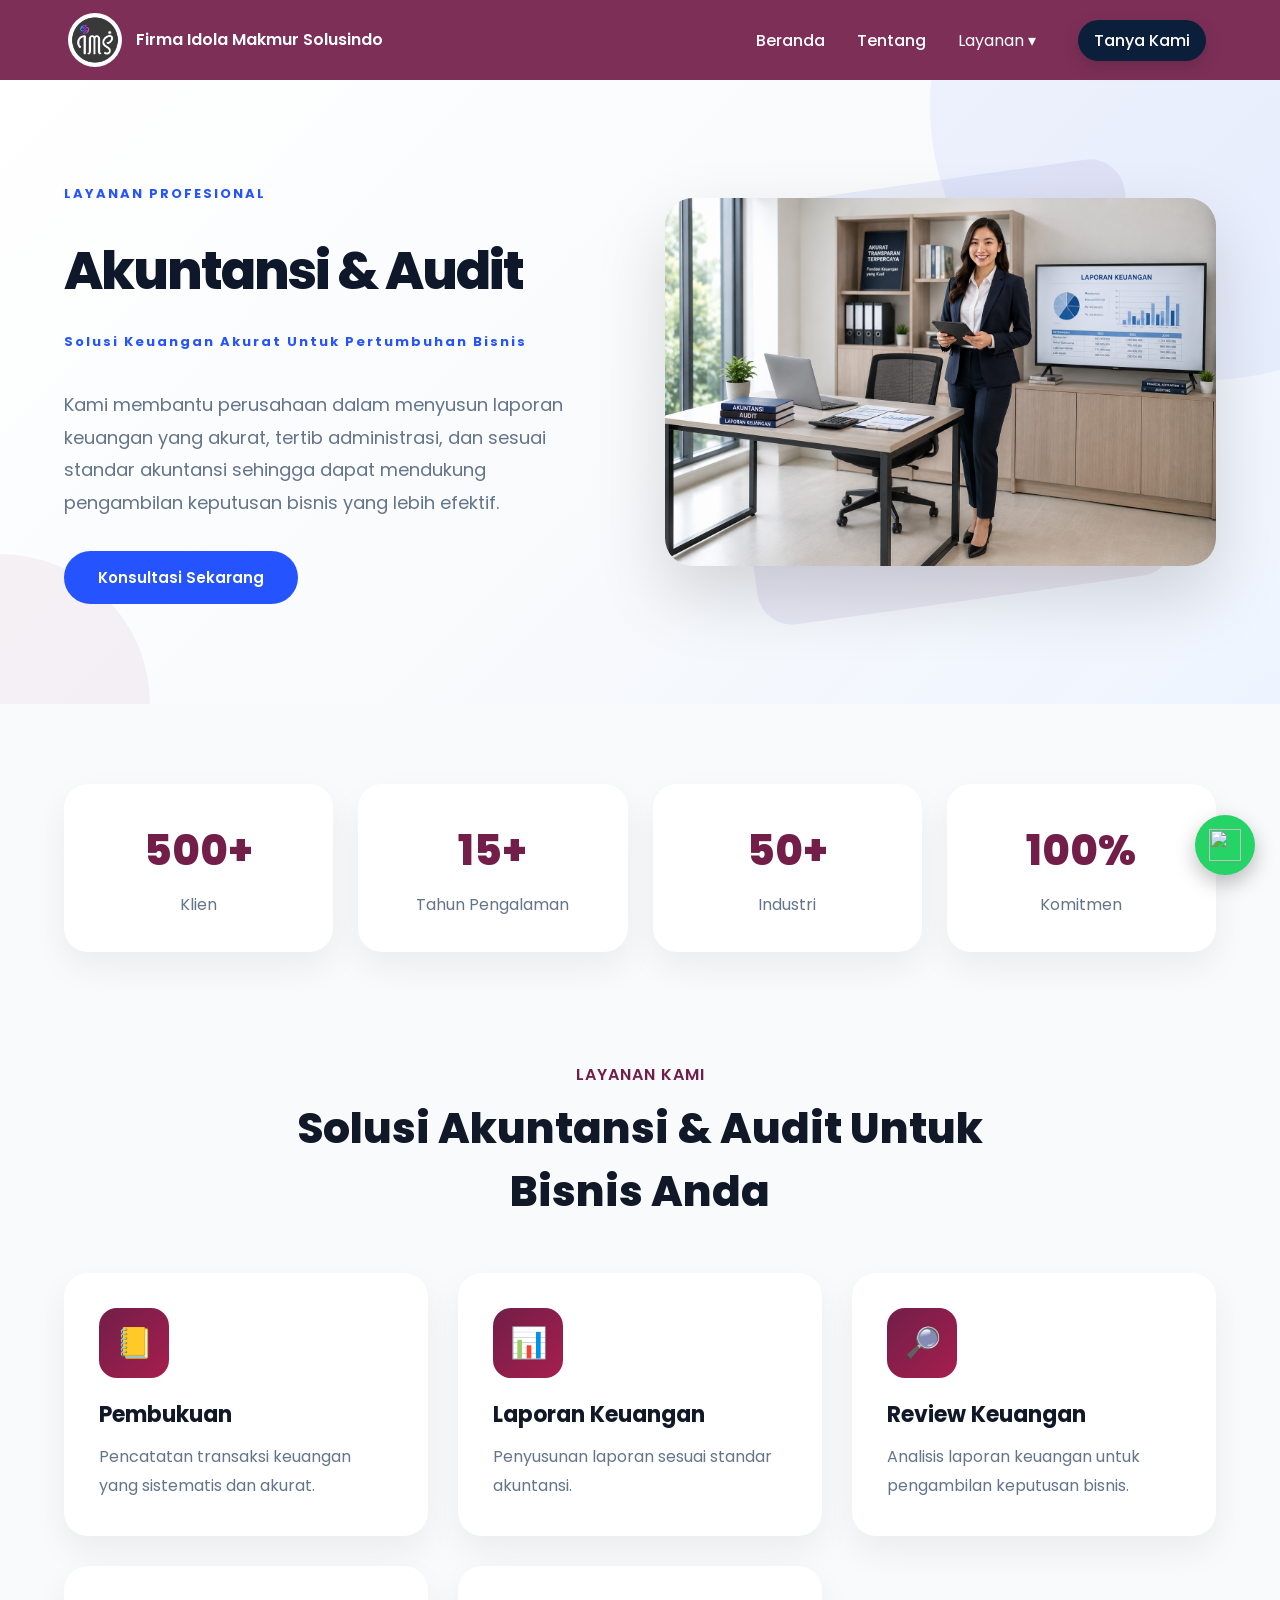
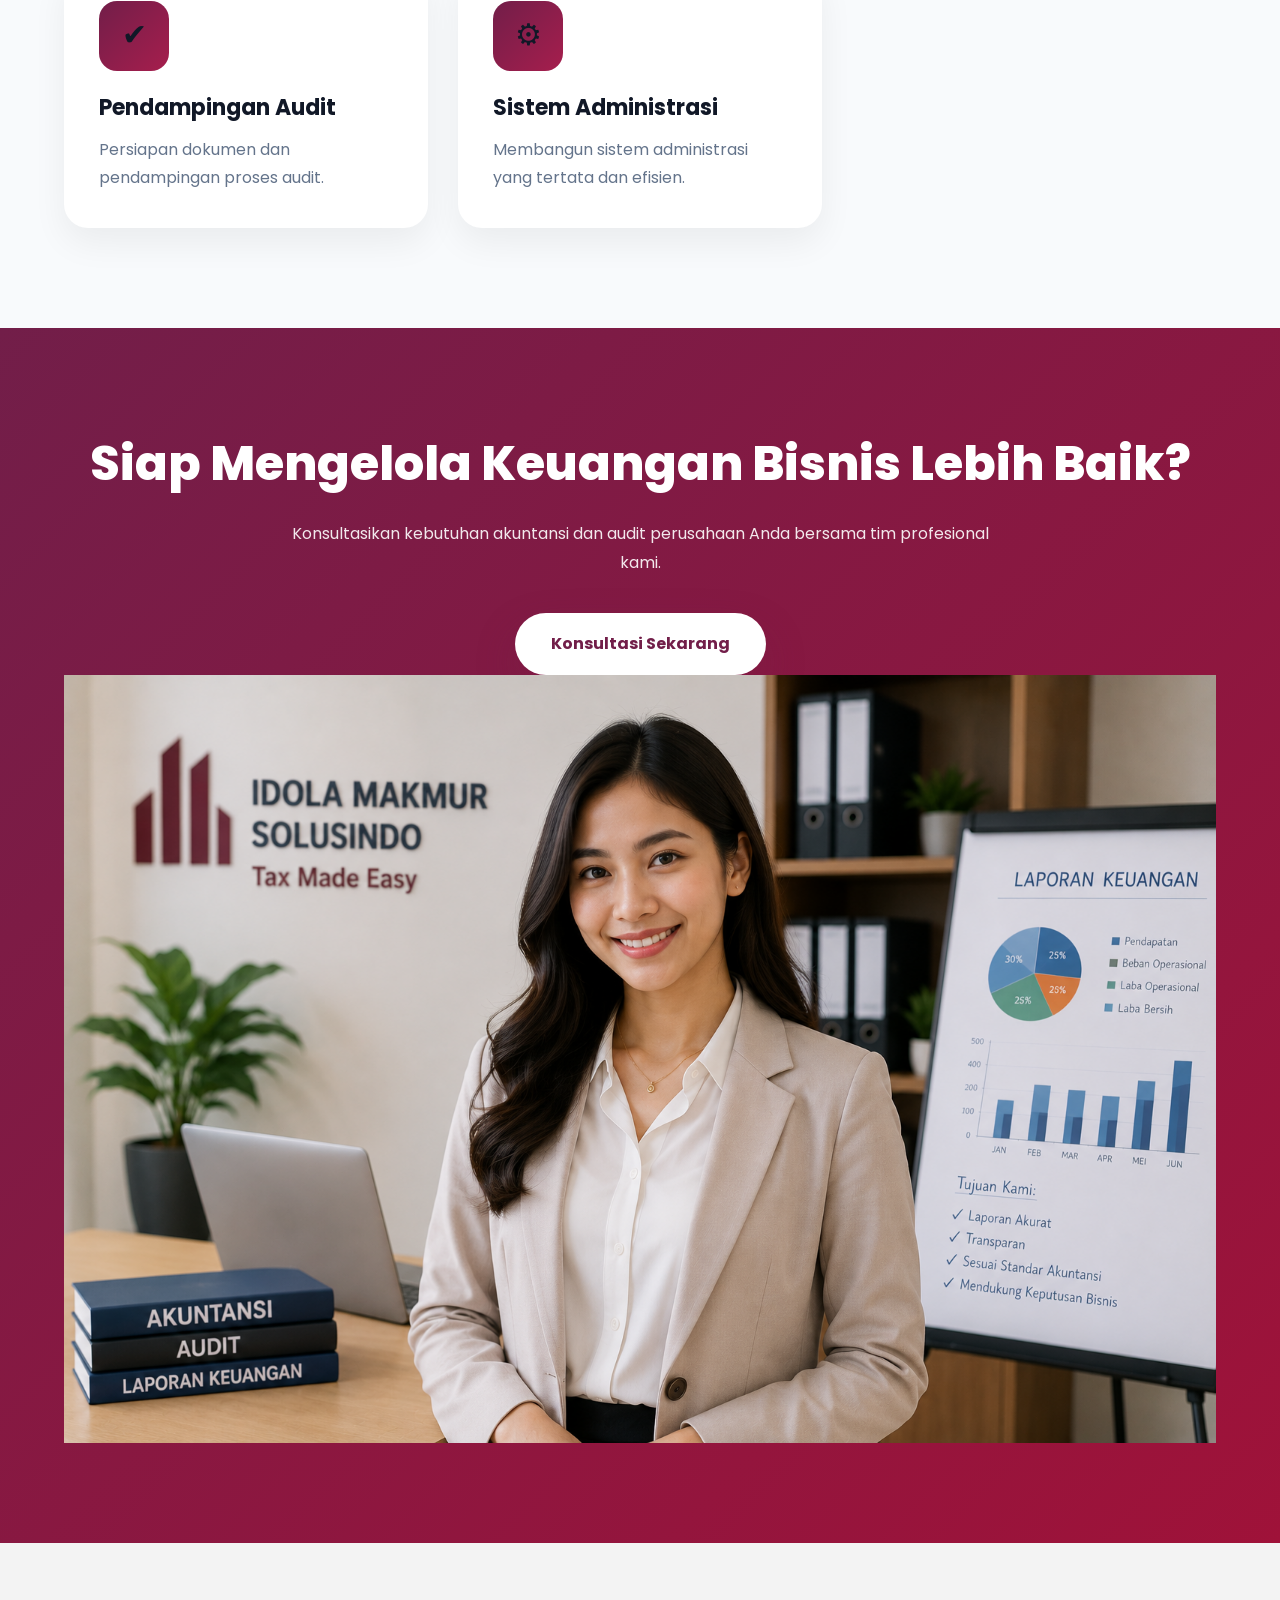
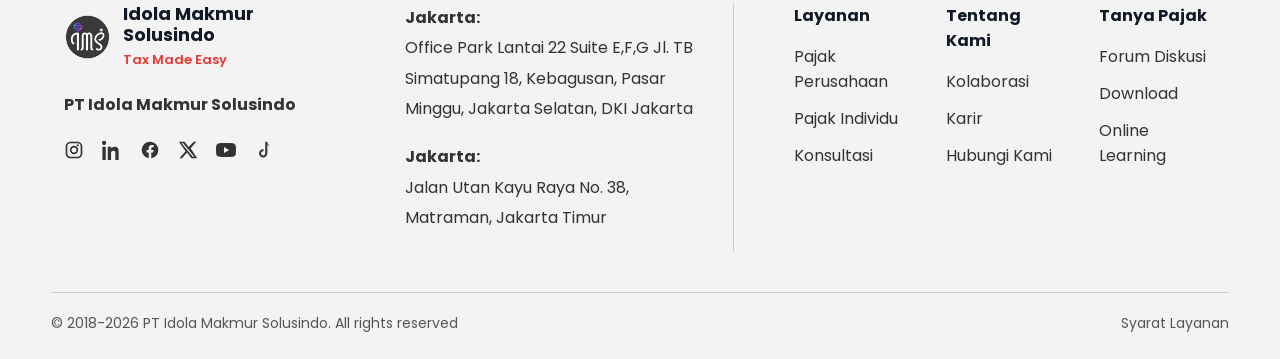
==== akuntansi.html @ 6d55e969 "Update akuntansi.html" ====
<!DOCTYPE html>
<html lang="id">

<head>

<meta charset="UTF-8">
<meta name="viewport" content="width=device-width, initial-scale=1.0">

<title>Akuntansi & Audit | Idola Makmur Solusindo</title>

<meta name="description" content="Layanan akuntansi dan audit profesional PT Idola Makmur Solusindo">

<link rel="stylesheet" href="style.css">
    <link rel="stylesheet" href="akuntansi.css">

<link href="https://fonts.googleapis.com/css2?family=Poppins:wght@300;400;500;600;700;800&display=swap" rel="stylesheet">

</head>

<body>


<!-- ================= WHATSAPP ================= -->

<a href="https://wa.me/6282129811869"
target="_blank"
class="wa-float">

<img src="https://cdn-icons-png.flaticon.com/512/733/733585.png">

</a>



<!-- ================= HEADER ================= -->

<header>

<div class="container nav">

<div class="logo">

<img src="assets/logofirma.png">

<span class="logo-text">
Firma Idola Makmur Solusindo
</span>

</div>

<button id="menu-toggle" class="menu-toggle">
☰
</button>

<nav id="menu">

<a href="index.html">
Beranda
</a>

<a href="index.html#tentang">
Tentang
</a>

<div class="dropdown">

<a href="#" class="dropdown-toggle">
Layanan ▾
</a>

<div class="dropdown-menu">

<a href="konsultasi.html">
Konsultasi Pajak
</a>

<a href="sengketa.html">
Sengketa Pajak
</a>

<a href="akuntansi.html">
Akuntansi & Audit
</a>

<a href="transfer.html">
Transfer Pricing
</a>

<a href="pelatihan.html">
Pelatihan Pajak
</a>

</div>

</div>

<a href="tanyakami.html" class="nav-cta">Tanya Kami</a>
</a>

</nav>

</div>

</header>

<div class="nav-overlay"></div>



<!-- ================= HERO ================= -->

<section class="service-detail-hero">

<div class="container hero-grid">

    <div class="hero-content">

        <span>LAYANAN PROFESIONAL</span>

        <h1>
Akuntansi & Audit
<span>
Solusi Keuangan Akurat Untuk Pertumbuhan Bisnis
</span>
</h1>

        <p>
            Kami membantu perusahaan dalam menyusun laporan keuangan yang akurat,
            tertib administrasi, dan sesuai standar akuntansi sehingga dapat
            mendukung pengambilan keputusan bisnis yang lebih efektif.
        </p>

        <a href="https://wa.me/6282129811869" class="hero-btn">
            Konsultasi Sekarang
        </a>

    </div>

    <div class="hero-image">
        <img src="assets/akuntansi-2.png" alt="Akuntansi & Audit">
    </div>

</div>

</section>


<!-- ================= STATISTIC ================= -->

<section class="stats-section">

<div class="container stats-grid">

<div class="stat-card">
<h3>500+</h3>
<p>Klien</p>
</div>

<div class="stat-card">
<h3>15+</h3>
<p>Tahun Pengalaman</p>
</div>

<div class="stat-card">
<h3>50+</h3>
<p>Industri</p>
</div>

<div class="stat-card">
<h3>100%</h3>
<p>Komitmen</p>
</div>

</div>

</section>



<!-- ================= SERVICE CARD ================= -->

<section class="service-modern">

<div class="container">

<div class="section-title">

<span>LAYANAN KAMI</span>

<h2>
Solusi Akuntansi & Audit
Untuk Bisnis Anda
</h2>

</div>

<div class="service-card-grid">

<div class="service-modern-card">

<div class="icon">
📒
</div>

<h3>Pembukuan</h3>

<p>
Pencatatan transaksi keuangan yang sistematis dan akurat.
</p>

</div>



<div class="service-modern-card">

<div class="icon">
📊
</div>

<h3>Laporan Keuangan</h3>

<p>
Penyusunan laporan sesuai standar akuntansi.
</p>

</div>



<div class="service-modern-card">

<div class="icon">
🔎
</div>

<h3>Review Keuangan</h3>

<p>
Analisis laporan keuangan untuk pengambilan keputusan bisnis.
</p>

</div>



<div class="service-modern-card">

<div class="icon">
✔
</div>

<h3>Pendampingan Audit</h3>

<p>
Persiapan dokumen dan pendampingan proses audit.
</p>

</div>



<div class="service-modern-card">

<div class="icon">
⚙
</div>

<h3>Sistem Administrasi</h3>

<p>
Membangun sistem administrasi yang tertata dan efisien.
</p>

</div>

</div>

</div>

</section>

<!-- ================= CTA ================= -->

<section class="cta-accounting">

<div class="container cta-grid">

    <div class="cta-content">

        <h2>
            Siap Mengelola Keuangan Bisnis Lebih Baik?
        </h2>

        <p>
            Konsultasikan kebutuhan akuntansi dan audit perusahaan Anda
            bersama tim profesional kami.
        </p>

        <a href="https://wa.me/6282129811869" class="btn-cta">
            Konsultasi Sekarang
        </a>

    </div>

    <div class="cta-image">
        <img src="assets/akuntansi-3.png" alt="Konsultan Akuntansi">
    </div>

</div>

</section>

<!-- ================= FOOTER ================= -->
<footer class="footer-modern">

  <div class="container footer-grid">

    <!-- KOLOM 1 -->
    <div class="footer-brand">

      <div class="footer-logo">
        <img src="assets/logofirma.png" alt="Logo">
        <div>
          <h3>Idola Makmur Solusindo</h3>
          <span>Tax Made Easy</span>
        </div>
      </div>

      <h4>
        PT Idola Makmur Solusindo
      </h4>

     <div class="socials">

  <!-- Instagram -->
  <a href="https://tr.ee/9Zqe-6UAyw" target="_blank" rel="noopener" aria-label="Instagram">
    <svg xmlns="http://www.w3.org/2000/svg" width="20" height="20" fill="currentColor" viewBox="0 0 24 24">
      <path d="M7.75 2C4.57 2 2 4.57 2 7.75v8.5C2 19.43 4.57 22 7.75 22h8.5C19.43 22 22 19.43 22 16.25v-8.5C22 4.57 19.43 2 16.25 2h-8.5zm0 2h8.5A3.75 3.75 0 0 1 20 7.75v8.5A3.75 3.75 0 0 1 16.25 20h-8.5A3.75 3.75 0 0 1 4 16.25v-8.5A3.75 3.75 0 0 1 7.75 4zm8.75 1a1.25 1.25 0 1 0 0 2.5A1.25 1.25 0 0 0 16.5 5zM12 7a5 5 0 1 0 0 10a5 5 0 0 0 0-10zm0 2a3 3 0 1 1 0 6a3 3 0 0 1 0-6z"/>
    </svg>
  </a>

  <!-- LinkedIn -->
  <a href="https://tr.ee/jNnNIstRWU" target="_blank" rel="noopener" aria-label="LinkedIn">
    <svg xmlns="http://www.w3.org/2000/svg" width="20" height="20" fill="currentColor" viewBox="0 0 24 24">
      <path d="M4.98 3.5C4.98 4.88 3.86 6 2.48 6S0 4.88 0 3.5S1.12 1 2.48 1s2.5 1.12 2.5 2.5zM.5 8h4V24h-4V8zm7 0h3.8v2.2h.1c.53-1 1.84-2.2 3.8-2.2c4.06 0 4.8 2.67 4.8 6.14V24h-4v-7.1c0-1.7-.03-3.88-2.36-3.88c-2.37 0-2.74 1.85-2.74 3.76V24h-4V8z"/>
    </svg>
  </a>

  <!-- Facebook -->
  <a href="https://tr.ee/PLvbKRprcy" target="_blank" rel="noopener" aria-label="Facebook">
    <svg xmlns="http://www.w3.org/2000/svg" width="20" height="20" fill="currentColor" viewBox="0 0 24 24">
      <path d="M22 12A10 10 0 1 0 10.44 21.88v-6.99H7.9V12h2.54V9.8c0-2.5 1.49-3.89 3.77-3.89c1.09 0 2.23.19 2.23.19v2.46h-1.26c-1.24 0-1.63.77-1.63 1.56V12h2.77l-.44 2.89h-2.33v6.99A10 10 0 0 0 22 12z"/>
    </svg>
  </a>

  <!-- X / Twitter -->
  <a href="https://tr.ee/SqKLYy2mno" target="_blank" rel="noopener" aria-label="X">
    <svg xmlns="http://www.w3.org/2000/svg" width="20" height="20" fill="currentColor" viewBox="0 0 24 24">
      <path d="M18.9 2H22l-6.9 7.88L23 22h-6.8l-5.3-6.92L4.8 22H1.7l7.4-8.45L1 2h6.9l4.8 6.3L18.9 2zm-1.2 18h1.9L6.2 3.9H4.2L17.7 20z"/>
    </svg>
  </a>

  <!-- YouTube -->
  <a href="https://tr.ee/SUY4Rzmbqt" target="_blank" rel="noopener" aria-label="YouTube">
    <svg xmlns="http://www.w3.org/2000/svg" width="20" height="20" fill="currentColor" viewBox="0 0 24 24">
      <path d="M23.5 6.2a3 3 0 0 0-2.1-2.1C19.5 3.5 12 3.5 12 3.5s-7.5 0-9.4.6A3 3 0 0 0 .5 6.2A31.7 31.7 0 0 0 0 12a31.7 31.7 0 0 0 .5 5.8a3 3 0 0 0 2.1 2.1c1.9.6 9.4.6 9.4.6s7.5 0 9.4-.6a3 3 0 0 0 2.1-2.1A31.7 31.7 0 0 0 24 12a31.7 31.7 0 0 0-.5-5.8zM9.6 15.5v-7l6.1 3.5l-6.1 3.5z"/>
    </svg>
  </a>

  <!-- TikTok -->
  <a href="https://tr.ee/8Pi6Vyrb29" target="_blank" rel="noopener" aria-label="TikTok">
    <svg xmlns="http://www.w3.org/2000/svg" width="20" height="20" fill="currentColor" viewBox="0 0 24 24">
      <path d="M19.59 6.69A4.83 4.83 0 0 1 16 5.26V16a5 5 0 1 1-5-5c.17 0 .34.01.5.03v2.54a2.5 2.5 0 1 0 2 2.43V2h2.5a4.83 4.83 0 0 0 3.59 4.69v0z"/>
    </svg>
  </a>

</div>
      </div>

    <!-- KOLOM 2 -->
    <div class="footer-address">

      <p>
        <strong>Jakarta:</strong><br>
        Office Park Lantai 22 Suite E,F,G
        Jl. TB Simatupang 18, Kebagusan, Pasar Minggu, Jakarta Selatan, DKI Jakarta
      </p>

      <p>
        <strong>Jakarta:</strong><br>
        Jalan Utan Kayu Raya No. 38, Matraman, Jakarta Timur
      </p>

    </div>

    <!-- KOLOM 3 -->
    <div class="footer-links">

      <div>
        <h4>Layanan</h4>
        <a href="#">Pajak Perusahaan</a>
        <a href="#">Pajak Individu</a>
        <a href="#">Konsultasi</a>
      </div>

      <div>
        <h4>Tentang Kami</h4>
        <a href="#">Kolaborasi</a>
        <a href="#">Karir</a>
        <a href="#">Hubungi Kami</a>
      </div>

      <div>
        <h4>Tanya Pajak</h4>
        <a href="#">Forum Diskusi</a>
        <a href="#">Download</a>
        <a href="#">Online Learning</a>
      </div>

    </div>

  </div>

<div class="footer-bottom">
  <span>© 2018-2026 PT Idola Makmur Solusindo. All rights reserved</span>

  <span>Syarat Layanan</span>
</div>

</footer>

<script src="script.js"></script>

</body>
</html>
---- style.css ----
/* =========================================================
GOOGLE FONT
========================================================= */
@import url('https://fonts.googleapis.com/css2?family=Poppins:wght@300;400;500;600;700;800&display=swap');

/* =========================================================
RESET
========================================================= */
*{
  margin:0;
  padding:0;
  box-sizing:border-box;
}

html{
  scroll-behavior:smooth;
}

body{
  font-family:'Poppins',sans-serif;
  background:#f5f7fb;
  color:#111827;
  overflow-x:hidden;
  padding-top:80px;
}

img{
  max-width:100%;
  display:block;
}

a{
  text-decoration:none;
}

/* =========================================================
CONTAINER
========================================================= */
.container{
  width:100%;
  max-width:1200px;
  margin:auto;
  padding-left:24px;
  padding-right:24px;
}

/* =========================================================
HEADER
========================================================= */
header{
  position:fixed;
  top:0;
  width:100%;
  height:80px;
  background:rgba(114,30,73,.92);
  z-index:9999;
  display:flex;
  align-items:center;
}

.nav{
  width:100%;
  display:flex;
  align-items:center;
  justify-content:space-between;
}

/* =========================================================
LOGO
========================================================= */
.logo{
  display:flex;
  align-items:center;
  gap:14px;
  flex-shrink:0;
  padding-left:4px;
}

.logo img{
  width:54px;
  height:54px;
  border-radius:50%;
  object-fit:cover;
  background:#fff;
  padding:2px;
}

.logo-text{
  color:#fff;
  font-size:16px;
  font-weight:600;
  line-height:1.3;
}

/* =========================================================
NAVIGATION
========================================================= */
nav{
  display:flex;
  align-items:center;
  gap:32px;
  padding-right:10px;

    overflow:visible;
}

nav a{
  color:#fff;
  font-weight:500;
  transition:.3s;
}

nav a:hover{
  color:#f43f5e;
}

/* =========================================================
MENU TOGGLE
========================================================= */
.menu-toggle{
  display:none;
  background:none;
  border:none;
  color:#fff;
  font-size:30px;
  cursor:pointer;
}

/* =========================================================
HERO SLIDER MODERN 2026
========================================================= */

.hero-slider{
  position:relative;
  width:100%;
  min-height:100vh;
  overflow:hidden;
  background:#f4f7fb;
}

.slides{
  display:flex;
  min-height:100vh;
  transition:transform .9s ease-in-out;
}

.slide{
  min-width:100%;
  min-height:100vh;

  position:relative;
  overflow:hidden;

  display:flex;
  align-items:center;

  padding:0 8%;

  background-repeat:no-repeat;
  background-size:contain;
  background-position:right bottom;

  background-color:#f8fafc;
}

/* OVERLAY */
.overlay{
  position:absolute;
  inset:0;

  background:
  linear-gradient(
    90deg,
    rgba(248,250,252,.96) 0%,
    rgba(248,250,252,.90) 35%,
    rgba(248,250,252,.30) 52%,
    rgba(248,250,252,.05) 68%,
    rgba(248,250,252,0) 100%
  );

  z-index:1;
}

/* GLOW */
.slide::after{
  content:"";
  position:absolute;

  width:600px;
  height:600px;

  right:-200px;
  top:-120px;

  background:
  radial-gradient(
    rgba(37,99,235,.12),
    transparent 70%
  );

  z-index:1;
  opacity:.18;
  filter:blur(25px);
}

/* BADGE */
.caption::before{
  display:none;
}

/* TITLE */
.caption h1{
  font-size:clamp(42px,5vw,72px);
  line-height:1.05;
  font-weight:800;

  letter-spacing:-3px;

  color:#0f172a;

  margin-bottom:24px;
}

/* RED TEXT */
.caption .red{
  color:#ef4444;
}

/* PARAGRAPH */
.caption p{
  font-size:20px;
  line-height:1.9;

  color:#475569;

  max-width:540px;
}

/* BUTTON */
.btn-cta{
  display:inline-flex;
  align-items:center;
  justify-content:center;

  margin-top:38px;

  height:62px;
  padding:0 36px;

  border-radius:999px;

  background:
  linear-gradient(
    135deg,
    #721e49,
    #9f1239
  );

  color:#fff;

  font-size:16px;
  font-weight:700;

  box-shadow:
  0 18px 40px rgba(114,30,73,.28);

  transition:.35s ease;
}

.btn-cta:hover{
  transform:translateY(-5px);

  box-shadow:
  0 24px 50px rgba(114,30,73,.35);
}

/* =========================================================
SLIDER BUTTON
========================================================= */

.slider-btn{
  position:absolute;
  top:50%;
  transform:translateY(-50%);

  z-index:10;

  width:58px;
  height:58px;

  border:none;
  border-radius:50%;

  background:rgba(255,255,255,.92);

  backdrop-filter:blur(10px);

  box-shadow:
  0 10px 30px rgba(0,0,0,0.08);

  font-size:18px;

  cursor:pointer;

  transition:.3s;
}

.slider-btn:hover{
  transform:translateY(-50%) scale(1.08);
}

.prev{
  left:24px;
}

.next{
  right:24px;
}

/* =========================================================
DOTS
========================================================= */

.dots{
  position:absolute;
  bottom:38px;

  width:100%;

  display:flex;
  justify-content:center;
  gap:10px;

  z-index:10;
}

.dots span{
  width:10px;
  height:10px;

  border-radius:50%;

  background:#cbd5e1;

  transition:.3s;
}

.dots .active{
  width:34px;
  border-radius:999px;

  background:#e11d48;
}

/* =========================================================
DESKTOP LARGE
========================================================= */

@media(min-width:1400px){

  .slide{
    background-size:48%;
  }

}

/* =========================================================
SECTION
========================================================= */
.section{
  padding:100px 20px;
}

/* =========================================================
TENTANG
========================================================= */

.tentang-section{
  background:#eef4ff;
}

.tentang-flex{
  display:grid;
  grid-template-columns:1fr 1fr;
  gap:60px;
  align-items:center;
}

.sub-title{
  color:#2563eb;
  font-size:20px;
  font-weight:700;
  letter-spacing:2px;
  text-transform:uppercase;
  margin-bottom:14px;
}

.tentang-text h2{
  font-size:42px;
  line-height:1.35;
  font-weight:800;
  margin-bottom:20px;
}

.blue{
  color:#2563eb;
}

.tentang-text p{
  font-size:17px;
  line-height:1.9;
  color:#6b7280;
  margin-bottom:16px;
}

/* =========================================================
CARD
========================================================= */
.tentang-card-wrap{
  display:grid;
  grid-template-columns:repeat(2,1fr);
  gap:20px;
}

.tentang-card{
  background:#fff;
  border-radius:22px;
  padding:30px;
  transition:.35s;

  border:1px solid rgba(255,255,255,.7);

  box-shadow:0 15px 35px rgba(0,0,0,0.08);
}

.tentang-card:hover{
  transform:translateY(-8px);
  box-shadow:0 20px 40px rgba(37,99,235,.15);
}

.tentang-card .icon{
  width:62px;
  height:62px;

  border-radius:16px;

  display:flex;
  align-items:center;
  justify-content:center;

  background:#eff6ff;

  font-size:28px;

  margin-bottom:20px;
}

.tentang-card h4{
  font-size:20px;
  margin-bottom:10px;
}

.tentang-card p{
  color:#6b7280;
  line-height:1.8;
}

/* =========================================================
LAYANAN
========================================================= */
.layanan-grid{
  display:flex;
  justify-content:center;
  gap:24px;
  flex-wrap:wrap;
}

.layanan-card{
  width:260px;
  background:#fff;
  border-radius:18px;
  padding:28px;

  box-shadow:0 10px 25px rgba(0,0,0,0.08);

  transition:.3s;
}

.layanan-card:hover{
  transform:translateY(-8px);
  box-shadow:0 20px 35px rgba(37,99,235,.15);
}

/* =========================================================
FORM
========================================================= */
form{
  max-width:450px;
  margin:auto;

  display:flex;
  flex-direction:column;
  gap:14px;
}

input,
textarea{
  width:100%;
  padding:14px;

  border-radius:10px;
  border:1px solid #d1d5db;

  font-family:'Poppins',sans-serif;
}

textarea{
  min-height:140px;
  resize:vertical;
}

/* =========================================================
WORKSPACE
========================================================= */
.workspace-section{
  background:linear-gradient(135deg,#f8fbff,#ffffff);
}

.workspace-flex{
  display:grid;
  grid-template-columns:1fr 1fr;
  gap:80px;
  align-items:center;
}

.workspace-image{
  position:relative;
  display:flex;
  justify-content:center;
  align-items:center;
}

.workspace-image::before{
  content:"";
  position:absolute;

  width:260px;
  height:260px;

  background:#2563eb;
  opacity:.15;

  filter:blur(120px);
}

.workspace-image img{
  position:relative;
  z-index:2;

  width:100%;
  max-width:580px;

  object-fit:contain;
}

.workspace-text .line{
  width:60px;
  height:4px;
  background:#2563eb;
  margin-bottom:20px;
}

.workspace-text h2{
  font-size:42px;
  line-height:1.35;
  margin-bottom:20px;
}

.workspace-text p{
  font-size:17px;
  line-height:1.9;
  color:#6b7280;
}

/* =========================================================
VISION / SERVICE / PROFESSIONAL
========================================================= */
.vision-section,
.professional-section{
  background:#fff;
}

.service-highlight{
  background:#f8fbff;
}

.vision-section,
.service-highlight,
.professional-section{
  padding:100px 20px;
}

.vision-flex,
.service-flex,
.professional-flex{
  display:grid;
  grid-template-columns:1fr 1fr;
  gap:60px;
  align-items:center;
}

.vision-image,
.service-image,
.professional-image{
  display:flex;
  justify-content:center;
  align-items:center;
}

/* =========================================================
PROFESSIONAL SECTION FIX
========================================================= */

.professional-flex{
  display:grid;
  grid-template-columns:1fr 1fr;
  gap:60px;
  align-items:center;
}

.professional-image{
  display:flex;
  justify-content:center;
  align-items:center;
}

.professional-image img{
  width:100%;
  max-width:420px;
  height:auto;
  object-fit:contain;
}

.vision-text h2,
.service-text h2,
.professional-text h2{
  max-width:650px;
}

.professional-text::before{
  content:"PROFESIONALISME";
  display:inline-block;

  padding:10px 22px;

  background:#eef4ff;
  color:#2563eb;

  border-radius:999px;

  font-size:13px;
  font-weight:700;
  letter-spacing:1.5px;

  margin-bottom:24px;
}

.professional-text h2{
  font-size:clamp(34px,4vw,52px);
  line-height:1.15;
  font-weight:800;

  letter-spacing:-2px;

  color:#0f172a;

  margin-bottom:24px;
}

.professional-text h2 span{
  color:#2563eb;
}

.professional-text p{
  font-size:18px;
  line-height:2;

  color:#64748b;

  margin-bottom:30px;
}

/* garis aksen */
.professional-text .line{
  width:80px;
  height:5px;

  border-radius:999px;

  background:
  linear-gradient(
    90deg,
    #2563eb,
    #60a5fa
  );

  margin-bottom:28px;
}

/* mini highlight */
.professional-highlight{
  display:flex;
  gap:18px;

  padding:22px;

  border-radius:22px;

  background:#ffffff;

  box-shadow:
  0 15px 35px rgba(0,0,0,0.06);

  border:1px solid #eef2ff;

  margin-top:30px;
}

.professional-highlight-icon{
  min-width:60px;
  height:60px;

  border-radius:18px;

  background:#eef4ff;

  display:flex;
  align-items:center;
  justify-content:center;

  font-size:28px;
}

.professional-highlight-text{
  color:#475569;
  line-height:1.8;
  font-size:15px;
}

/* =========================================================
CTA PREMIUM MODERN BALANCED
========================================================= */

.cta-red-section{
  padding:100px 20px;
  background:linear-gradient(to bottom,#f5f9ff,#ffffff);
}

/* BOX */
.cta-red-box{
  position:relative;
  overflow:hidden;

  max-width:1180px;
  min-height:520px;

  margin:auto;

  border-radius:38px;

  padding:70px 70px;

  display:flex;
  align-items:center;
  justify-content:space-between;

  background:
  linear-gradient(
    135deg,
    #1d4ed8 0%,
    #2563eb 45%,
    #60a5fa 100%
  );

  box-shadow:
  0 30px 80px rgba(37,99,235,.18);
}

/* ORNAMEN */
.cta-red-box::before{
  content:"";
  position:absolute;

  width:520px;
  height:520px;

  border-radius:50%;

  background:rgba(255,255,255,.06);

  top:-240px;
  right:-120px;
}

.cta-red-box::after{
  content:"";
  position:absolute;

  width:320px;
  height:320px;

  border-radius:50%;

  background:rgba(255,255,255,.05);

  bottom:-140px;
  left:38%;
}

/* =========================================================
CONTENT
========================================================= */

.cta-red-content{
  position:relative;
  z-index:5;

  width:55%;
  max-width:560px;
}

/* LABEL */
.cta-label{
  display:inline-block;

  padding:10px 20px;

  border-radius:50px;

  background:rgba(255,255,255,.12);

  color:#fff;

  font-size:14px;
  font-weight:700;
  letter-spacing:1px;

  margin-bottom:28px;
}

/* TITLE */
.cta-red-content h2{
  color:#fff;

  font-size:clamp(36px,4vw,56px);
  line-height:1.1;
  font-weight:800;

  letter-spacing:-2px;

  margin-bottom:24px;
}

/* GARIS */
.cta-line{
  width:95px;
  height:5px;

  background:rgba(255,255,255,.35);

  margin-bottom:28px;
}

/* PARAGRAPH */
.cta-red-content p{
  color:rgba(255,255,255,.92);

  font-size:18px;
  line-height:1.9;

  margin-bottom:18px;
}

/* LIST */
.cta-list{
  margin-top:18px;
  margin-bottom:35px;
}

.cta-list li{
  list-style:none;

  color:#fff;

  font-size:17px;
  line-height:1.9;

  display:flex;
  align-items:flex-start;

  gap:12px;

  margin-bottom:10px;
}

.cta-list li::before{
  content:"✔";

  min-width:26px;
  height:26px;

  border-radius:50%;

  display:flex;
  align-items:center;
  justify-content:center;

  background:rgba(255,255,255,.18);

  font-size:14px;
}

/* BUTTONS */
.cta-red-buttons{
  display:flex;
  align-items:center;
  gap:18px;
  flex-wrap:wrap;
}

/* BUTTON WHITE */
.btn-white{
  display:inline-flex;
  align-items:center;
  justify-content:center;

  height:60px;
  padding:0 34px;

  border-radius:60px;

  background:#fff;
  color:#2563eb;

  font-size:16px;
  font-weight:700;

  transition:.3s;

  box-shadow:
  0 15px 35px rgba(0,0,0,.15);
}

.btn-white:hover{
  transform:translateY(-5px);
}

/* BUTTON OUTLINE */
.btn-outline{
  display:inline-flex;
  align-items:center;
  justify-content:center;

  height:60px;
  padding:0 34px;

  border-radius:60px;

  border:1.5px solid rgba(255,255,255,.6);

  color:#fff;

  font-size:16px;
  font-weight:700;

  transition:.3s;
}

.btn-outline:hover{
  background:rgba(255,255,255,.1);
  transform:translateY(-5px);
}

/* =========================================================
IMAGE
========================================================= */

.cta-red-image{
  position:absolute;
  right:40px;
  bottom:-20px;      /* turunkan seluruh gambar */

  width:36%;
  height:100%;

  display:flex;
  align-items:flex-end;
  justify-content:center;

  z-index:5;
}

.cta-red-image img{
  height:95%;        /* lebih pendek agar kepala masuk */
  width:auto;

  object-fit:contain;
  display:block;

  filter:
  drop-shadow(0 20px 40px rgba(0,0,0,.22));

  transform:scale(1.28);  /* sebelumnya 1.35 */
  transform-origin:bottom center;
}

/* =========================
WHATSAPP FLOAT FIX
========================= */

.wa-float{
  position: fixed !important;
  right: 25px !important;
  bottom: 25px !important;
  width: 60px !important;
  height: 60px !important;

  display: flex !important;
  align-items: center !important;
  justify-content: center !important;

  background: #25D366 !important;
  border-radius: 50% !important;

  z-index: 999999 !important;

  text-decoration: none !important;

  box-shadow: 0 8px 20px rgba(0,0,0,.25) !important;

  animation:waPulse 2s infinite;
}

.wa-float img{
  width: 32px !important;
  height: 32px !important;
  display:block !important;
}

@keyframes waPulse{
  0%{
    box-shadow:0 0 0 0 rgba(37,211,102,.6);
  }

  70%{
    box-shadow:0 0 0 15px rgba(37,211,102,0);
  }

  100%{
    box-shadow:0 0 0 0 rgba(37,211,102,0);
  }
}

/* =========================================================
FOOTER
========================================================= */
.footer-modern{
  background:#f3f3f3;
  padding:60px 0 25px;
}

.footer-grid{
  display:grid;
  grid-template-columns:1.2fr 1.4fr 1.8fr;
  gap:60px;
}

.footer-brand{
  display:flex;
  flex-direction:column;
  gap:20px;
}

.footer-logo{
  display:flex;
  align-items:center;
  gap:12px;
}

.footer-logo img{
  width:48px;
  height:48px;
  border-radius:50%;
  object-fit:cover;
}

.footer-logo h3{
  font-size:18px;
  line-height:1.2;
}

.footer-logo span{
  color:#e53935;
  font-size:13px;
  font-weight:600;
}

.footer-brand h4{
  font-size:16px;
  line-height:1.8;
  color:#333;
}

.socials{
  display:flex;
  gap:18px;
}

.socials a{
  color:#333;
  transition:.3s;
}

.socials a:hover{
  color:#721e49;
  transform:translateY(-3px);
}

.footer-address{
  padding-right:30px;
  border-right:1px solid rgba(0,0,0,.15);
}

.footer-address p{
  line-height:1.9;
  margin-bottom:18px;
  color:#333;
}

.footer-links{
  display:grid;
  grid-template-columns:repeat(3,1fr);
  gap:35px;
}

.footer-links h4{
  margin-bottom:16px;
}

.footer-links a{
  display:block;
  margin-bottom:12px;
  color:#333;
  transition:.3s;
}

.footer-links a:hover{
  color:#721e49;
  transform:translateX(3px);
}

.footer-bottom{
  width:min(92%,1200px);
  margin:40px auto 0;

  padding-top:20px;

  border-top:1px solid rgba(0,0,0,.15);

  display:flex;
  justify-content:space-between;
  align-items:center;
  gap:20px;
  flex-wrap:wrap;

  color:#555;
  font-size:14px;
}

/* =========================
SLIDE 5 FIX
========================= */

.slide:nth-child(5){
  background-position:right center !important;
}

.slide:nth-child(5) .caption{
  left:8%;
  max-width:550px;
}

/* Desktop besar */
@media(min-width:1400px){

  .slide{
    background-size:contain;
    background-color:#eef4ff;
  }

}

/* =========================
SLIDE 5 DESKTOP FIX
========================= */

@media(min-width:992px){

  .slide:nth-child(4){
    background-position:right 20px bottom !important;
  }

  .slide:nth-child(5){
    background-position:right center !important;
  }

}

/* =========================================================
SERVICE PRIMA MODERN
========================================================= */

.service-prima-section{
  padding:110px 20px;
  background:
  linear-gradient(
    135deg,
    #f8fbff 0%,
    #ffffff 100%
  );
}

/* TOP */
.prima-top{
  display:grid;
  grid-template-columns:650px 1fr;
  align-items:center;
  gap:60px;
  max-width:1300px;
  margin:0 auto 70px;
}

/* BADGE */
.prima-badge{
  display:inline-flex;
  align-items:center;
  justify-content:center;

  padding:10px 22px;

  border-radius:999px;

  background:#eaf2ff;

  color:#2563eb;

  font-size:13px;
  font-weight:700;
  letter-spacing:1px;

  margin-bottom:26px;
}

/* TITLE */
.prima-heading h2{
  font-size:56px;     /* mengubah ukuran tulisan di slide 5 */
  line-height:1.15;
  font-weight:800;

  letter-spacing:-3px;

  color:#0f172a;

  margin-bottom:30px;

  max-width:900px;
}

.prima-heading .dark{
  display:block;
  color:#0f172a;
}

.prima-heading .gold{
  color:#d4a017;
}

/* DESC */
.prima-desc{
  display:flex;
  align-items:flex-start;
  gap:18px;

  max-width:600px;

  padding:24px;

  border-radius:24px;

  background:#fff;

  box-shadow:
  0 15px 40px rgba(0,0,0,.06);
}

.prima-icon{
  min-width:58px;
  height:58px;

  border-radius:18px;

  background:#eff6ff;

  display:flex;
  align-items:center;
  justify-content:center;

  font-size:26px;
}

.prima-desc p{
  color:#64748b;

  font-size:17px;
  line-height:1.9;
}

/* ========================================
SERVICE PRIMA FIX FULL DESKTOP
======================================== */

.prima-step{
    text-align:center;
}

.step-circle{
    font-size:24px;
    margin-bottom:8px;
}

.prima-step h4{
    color:#fff;
    font-size:13px;
    font-weight:600;
    line-height:1.4;
    margin:0;
}

.prima-step p{
    display:none;
}


/* ITEM */
.prima-step{
    width:100%;
    text-align:center;
}

/* ICON */
.step-circle{
    width:auto;
    height:auto;

    margin:0 auto 8px;

    background:transparent;
    border:none;
    box-shadow:none;

    font-size:22px;
}

/* TEXT */
.prima-step h4{
    color:#fff;
    font-size:11px;
    line-height:1.4;
    font-weight:600;
    margin:0;
}

.prima-step p{
    display:none;
}

.step-line{
    display:none;
}

/* =========================================================
MOBILE
========================================================= */

@media(max-width:767px){

  .service-prima-section{
    padding:80px 15px;
  }

  .prima-heading h2{
    font-size:34px;
    line-height:1.3;
    letter-spacing:-1px;
  }

  .prima-desc{
    flex-direction:column;
    text-align:center;
    padding:22px;
  }

  .prima-icon{
    margin:auto;
  }

  .prima-desc p{
    font-size:15px;
  }

  .prima-step{
    width:100%;
    max-width:280px;
  }

  .step-circle{
    width:95px;
    height:95px;

    font-size:36px;
  }

}

/* =========================================================
ABOUT MODERN PREMIUM
========================================================= */

.about-modern{
  padding:110px 20px;
  background:
  linear-gradient(
    135deg,
    #f8f6f2 0%,
    #ffffff 100%
  );
}

.about-grid{
  display:grid;
  grid-template-columns:1fr 1.05fr;
  gap:60px;
  align-items:center;
}

/* =========================================================
LEFT
========================================================= */

.about-badge{
  display:inline-block;

  color:#3b5bfd;

  font-size:15px;
  font-weight:700;

  letter-spacing:1px;

  margin-bottom:18px;

  position:relative;
}

.about-badge::after{
  content:"";

  width:45px;
  height:3px;

  background:#3b5bfd;

  position:absolute;

  bottom:-10px;

  border-radius:999px;
}

.about-left h2{
  font-size:clamp(36px,4vw,56px);
  line-height:1.1;

  font-weight:800;

  letter-spacing:-2px;

  color:#111827;

  margin-bottom:28px;
}

.about-left h2 span{
  display:block;
  color:#3b5bfd;
}

.about-left p{
  font-size:18px;
  line-height:2;

  color:#4b5563;

  margin-bottom:24px;

  max-width:580px;
}

/* =========================================================
MINI BOX
========================================================= */

.about-mini-box{
  margin-top:40px;

  display:flex;
  gap:18px;

  background:
  linear-gradient(
    135deg,
    #1e1b6d,
    #2d3eff
  );

  padding:22px;

  border-radius:24px;

  box-shadow:
  0 20px 40px rgba(37,99,235,.15);

  flex-wrap:wrap;
}

.mini-item{
  display:flex;
  gap:12px;
  align-items:flex-start;

  flex:1;
  min-width:160px;
}

.mini-icon{
  width:44px;
  height:44px;

  border-radius:14px;

  background:rgba(255,255,255,.12);

  display:flex;
  align-items:center;
  justify-content:center;

  color:#fff;

  font-size:18px;

  flex-shrink:0;
}

.mini-item h5{
  color:#fff;
  font-size:15px;
  margin-bottom:4px;
}

.mini-item span{
  color:rgba(255,255,255,.78);

  font-size:13px;
  line-height:1.7;
}

/* =========================================================
RIGHT IMAGE AREA
========================================================= */

.about-right{
  position:relative;
  display:flex;
  flex-direction:column;
  justify-content:flex-start;
}

/* IMAGE */
.about-image{
  position:relative;
  z-index:1;

  overflow:hidden;

  border-radius:38px;

  width:100%;

  box-shadow:
  0 25px 60px rgba(0,0,0,.10);
}

/* =========================================================
CARDS MENYATU DENGAN IMAGE
========================================================= */

.about-cards{
  position:relative;
  z-index:5;

  display:grid;
  grid-template-columns:repeat(3,1fr);

  gap:18px;

  width:92%;

  margin:
  -70px auto 0;

  align-items:stretch;
}

/* CARD */
.about-card{
  position:relative;

  background:
  rgba(255,255,255,.88);

  backdrop-filter:blur(14px);

  -webkit-backdrop-filter:blur(14px);

  border:
  1px solid rgba(255,255,255,.6);

  border-radius:26px;

  padding:22px 18px;

  min-height:235px;

  box-shadow:
  0 12px 35px rgba(0,0,0,.08);

  transition:.35s ease;
}

/* HOVER */
.about-card:hover{
  transform:translateY(-8px);

  box-shadow:
  0 22px 45px rgba(37,99,235,.18);
}

/* ICON */
.card-icon{
  width:56px;
  height:56px;

  border-radius:18px;

  background:#f4f7ff;

  display:flex;
  align-items:center;
  justify-content:center;

  font-size:26px;

  margin-bottom:18px;

  box-shadow:
  0 6px 16px rgba(0,0,0,.05);
}

/* NUMBER */
.about-card span{
  display:block;

  color:#4338ca;

  font-size:15px;
  font-weight:700;

  margin-bottom:10px;
}

/* TITLE */
.about-card h4{
  font-size:21px;
  line-height:1.4;

  margin-bottom:12px;

  color:#0f172a;
}

/* TEXT */
.about-card p{
  color:#64748b;

  line-height:1.8;

  font-size:14px;
}

/* BUTTON */
.arrow{
  width:42px;
  height:42px;

  border-radius:50%;

  background:#4338ca;

  color:#fff;

  display:flex;
  align-items:center;
  justify-content:center;

  margin-top:20px;

  font-size:18px;

  transition:.3s;
}

.about-card:hover .arrow{
  transform:translateX(4px);
}

/* =========================================================
TABLET
========================================================= */

@media(max-width:991px){

  .about-cards{
    grid-template-columns:1fr;
    width:100%;
    margin-top:25px;
  }

  .menu-toggle{
    display:block;
  }

  nav{
    position:absolute;
    top:80px;
    left:0;
    width:100%;

    background:#721e49;

    flex-direction:column;
    align-items:flex-start;

    padding:25px;

    display:none;
  }

  nav.active{
    display:flex;
  }

  .about-grid,
  .prima-top,
  .workspace-flex,
  .tentang-flex,
  .vision-flex,
  .service-flex,
  .professional-flex{
    grid-template-columns:1fr;
  }

  .cta-red-box{
    padding-bottom:320px;
  }

  .cta-red-content{
    width:100%;
  }

  .cta-red-image{
    width:260px;
    right:50%;
    transform:translateX(50%);
  }

}

@media(max-width:991px){

  .professional-flex{
      grid-template-columns:1fr;
      text-align:center;
      gap:40px;
  }

  .professional-image img{
      max-width:320px;
      height:auto;
  }

}

/* =========================================================
MOBILE
========================================================= */

@media(max-width:767px){

  .about-image{
    border-radius:28px;
  }

  .about-cards{
    gap:14px;
  }

  .about-card{
    min-height:auto;
    padding:22px;
  }

}

@media(max-width:767px){

  .hero-slider{
    min-height:100vh;
    height:auto;
  }

  .slides{
    min-height:100vh;
  }

  .slide{
    min-height:100vh;

    padding:
      110px 20px 60px;

    align-items:flex-start;

    background-size:85%;
    background-position:
      center bottom;
  }

  .overlay{
    background:
    linear-gradient(
      to bottom,
      rgba(248,250,252,.97) 0%,
      rgba(248,250,252,.92) 45%,
      rgba(248,250,252,.35) 75%,
      rgba(248,250,252,0) 100%
    );
  }

  .caption{
    max-width:100%;
    text-align:center;
  }

  .caption h1{
    font-size:34px;
    line-height:1.2;
  }

  .caption p{
    font-size:15px;
    line-height:1.7;
  }

  .btn-cta{
    width:100%;
    max-width:280px;
    margin:auto;
    margin-top:30px;
  }

  .slider-btn{
    width:44px;
    height:44px;
    font-size:15px;
  }

}

/* PLACEHOLDER */
.photo-placeholder{
  width:100%;
  height:520px;

  border-radius:34px;

  background:transparent;

  display:flex;
  align-items:center;
  justify-content:center;

  position:relative;
  overflow:hidden;

  border:none;
  box-shadow:none;
}

.about-image img{

width:100%;

display:block;

object-fit:cover;

filter:
contrast(1.02)
brightness(1.02);

}

@keyframes shine{
  100%{
    transform:translateX(100%);
  }
}

.photo-placeholder span{
  font-size:22px;
  font-weight:700;
  color:#64748b;

  letter-spacing:1px;
}

/* =========================
FIX POSISI GAMBAR SLIDE 3 4 5
========================= */

.slide:nth-child(3){
  background-position:right bottom !important;
}

/* KOTAK BIRU */
.prima-steps{
    position:relative;
    margin-top:-20px;

    width:78%;
    max-width:620px;

    background:#2563eb;
    border-radius:22px;

    padding:25px;

    display:grid;
    grid-template-columns:repeat(3,1fr);

    gap:20px;

    z-index:5;

    box-shadow:
      0 20px 40px rgba(37,99,235,.25);
}

.prima-step{
    text-align:center;
}

.step-circle{
    font-size:28px;
    margin-bottom:10px;
}

.prima-step h4{
    color:#fff;
    font-size:15px;
    font-weight:600;
    line-height:1.5;
}

.prima-step p{
    display:none;
}

/* MOBILE */
@media(max-width:991px){

    .prima-top{
        grid-template-columns:1fr;
        text-align:center;
    }

    .prima-heading{
        max-width:100%;
    }

    .prima-heading h2{
        font-size:42px;
    }

    .prima-image{
        position:relative;
        display:flex;
        flex-direction:column;
        align-items:center;
        justify-content:flex-end;
    }

    .prima-image img{
        width:100%;
        max-width:900px;
        height:auto;
        object-fit:contain;
        display:block;
    }

}
  /* =========================================================
HERO MODERN FINAL
========================================================= */

.hero-modern{
    padding:80px 0;
    overflow:hidden;
    background:#fff;
}

.hero-container{
    max-width:1200px;
    margin:auto;
    padding:0 20px;

    display:flex;
    align-items:center;
    justify-content:space-between;
    gap:50px;
}

.hero-content{
    flex:1;
}

/* =========================================================
HERO IMAGE
========================================================= */

.hero-image{
    flex:1;
    position:relative;

    display:flex;
    flex-direction:column;
    align-items:center;
}

.hero-image img{
    width:100%;
    max-width:750px;
    display:block;
    position:relative;
    z-index:2;

    margin-top:-20px;
}

/* LINGKARAN BELAKANG */
.circle-bg{
    position:absolute;
    width:450px;
    height:450px;
    border-radius:50%;
    background:#f3f7ff;

    top:30px;
    z-index:1;
}

/* KOTAK BIRU DI BAWAH GAMBAR */
/* =========================================
   INFO BOX PROFESSIONAL
========================================= */

.hero-bottom{
    width:430px;

    display:flex;
    justify-content:space-between;
    align-items:center;
    gap:10px;

    background:linear-gradient(
        135deg,
        #2563eb 0%,
        #1d4ed8 100%
    );

    padding:22px 20px;

    border-radius:20px;

    margin-top:25px;

    box-shadow:
      0 20px 40px rgba(37,99,235,.25);

    position:relative;
    z-index:10;
}

/* GARIS PEMBATAS */
.bottom-item{
    flex:1;
    text-align:center;
    position:relative;
}

.bottom-item:not(:last-child)::after{
    content:"";
    position:absolute;
    right:0;
    top:15%;
    width:1px;
    height:70%;
    background:rgba(255,255,255,.2);
}

/* ICON */
.bottom-icon{
    font-size:28px;
    margin-bottom:10px;
}

/* JUDUL */
.bottom-title{
    color:#ffffff;
    font-size:15px;
    font-weight:700;
    margin-bottom:4px;
}

/* DESKRIPSI */
.bottom-desc{
    color:rgba(255,255,255,.85);
    font-size:13px;
    font-weight:500;
    line-height:1.4;
}

@media(max-width:768px){

    .hero-bottom{
        width:92%;
        max-width:320px;
    }

    .bottom-item span{
        font-size:10px;
    }
}

/* =====================================
JUDUL HERO MODERN
===================================== */
.hero-content h1{
    font-size:clamp(48px, 4.5vw, 60px);
    line-height:1.1 !important;
    font-weight:800 !important;
    letter-spacing:-2px !important;
    color:#0f172a;
    margin-bottom:25px;
}

.hero-content .dark{
    display:block;
    color:#0f172a;
}

.hero-content .gold{
    color:#d4a017;
}

@media (max-width:768px){

    .hero-content h1{
        font-size:42px;
        line-height:1.2;
        letter-spacing:-1px;
    }

}

/* =====================================
JUDUL VISI PERUSAHAAN
===================================== */
.vision-text h2{
    font-size:56px !important;
    line-height:1.1 !important;
    font-weight:800 !important;
    letter-spacing:-1px !important;
    color:#0f172a;
    margin-bottom:25px;
}

.vision-text h2 .blue{
    display:block;
    color:#2563eb;
    font-weight:700;
    font-size:24px !important;
    line-height:1.2;
    margin:6px 0;
}

.visi-kecil{
    display:block;
    font-size:24px !important;
    font-weight:700 !important;
    color:#2563eb !important;
    line-height:1.3 !important;
}

/* Tablet */
@media(max-width:991px){
    .vision-text h2{
        font-size:46px;
    }
}

/* Mobile */
@media(max-width:768px){
    .vision-text h2{
        font-size:34px;
        line-height:1.25;
        letter-spacing:-1px;
    }
}

  .dropdown{
    width:100%;
  }

  .dropdown-toggle{
    width:100%;
  }

  .dropdown.active .dropdown-menu{
    display:block;
  }

  .dropdown-menu a{
    color:#fff !important;
  }

/* =========================================
   POSISI TOMBOL SAMA DI SEMUA SLIDE
========================================= */

.caption{
    position:relative;
    z-index:5;

    width:100%;
    max-width:620px;

    display:flex;
    flex-direction:column;

    min-height:420px; /* tinggi tetap */
}

/* Area judul */
.caption h1{
    min-height:170px;
}

/* Area deskripsi */
.caption p{
    min-height:80px;
}

/* Tombol selalu berada di posisi bawah */
.btn-cta{
    margin-top:auto !important;
    align-self:flex-start;
}

/* =========================================================
TOMBOL KIRIM FORM 3D BIRU
========================================================= */

form button{
  width:170px;
  height:48px;

  margin:10px auto 0;

  border:none;
  border-radius:12px;

  background:
    linear-gradient(
      180deg,
      #3b82f6 0%,
      #2563eb 100%
    );

  color:#fff;

  font-family:'Poppins',sans-serif;
  font-size:15px;
  font-weight:600;

  cursor:pointer;

  box-shadow:
    0 5px 0 #1d4ed8,
    0 10px 20px rgba(37,99,235,.25);

  transition:.2s ease;
}

/* Hover */
form button:hover{
  transform:translateY(-2px);

  box-shadow:
    0 7px 0 #1d4ed8,
    0 15px 25px rgba(37,99,235,.35);
}

/* Saat diklik */
form button:active{
  transform:translateY(4px);

  box-shadow:
    0 1px 0 #1d4ed8,
    0 4px 8px rgba(37,99,235,.25);
}

/* ==========================================
TOMBOL KONSULTASI TETAP DI HERO
========================================== */

.floating-consult{
  position:absolute;

  left:8%;
  top:72%;

  z-index:999;

  display:flex;
  align-items:center;
  justify-content:center;

  height:62px;
  padding:0 36px;

  border-radius:999px;

  background:linear-gradient(
    135deg,
    #721e49,
    #9f1239
  );

  color:#fff;
  font-size:16px;
  font-weight:700;

  box-shadow:
    0 18px 40px rgba(114,30,73,.28);

  transition:.3s ease;
}

.floating-consult:hover{
  transform:translateY(-4px);

  box-shadow:
    0 24px 50px rgba(114,30,73,.35);
}

@media(max-width:767px){

  .floating-consult{
    left:50%;
    top:48%;

    transform:translateX(-50%);

    width:280px;
    max-width:90%;
  }

  .floating-consult:hover{
    transform:
      translateX(-50%)
      translateY(-4px);
  }

}

/* ==========================================
NAIKKAN KONTEN SLIDE 2
========================================== */

.slide:nth-child(2) .caption{
    transform:translateY(-70px);
}

/* ==========================================
SCROLL ANIMATION
========================================== */

.reveal{
    opacity:0;
    transform:translateY(80px);
    transition:
      opacity 0.9s ease,
      transform 0.9s ease;
}

.reveal.active{
    opacity:1;
    transform:translateY(0);
}

/* Gambar masuk dari kiri */
.reveal-left{
    opacity:0;
    transform:translateX(-100px);
    transition:
      opacity 1s ease,
      transform 1s ease;
}

.reveal-left.active{
    opacity:1;
    transform:translateX(0);
}

/* Gambar masuk dari kanan */
.reveal-right{
    opacity:0;
    transform:translateX(100px);
    transition:
      opacity 1s ease,
      transform 1s ease;
}

.reveal-right.active{
    opacity:1;
    transform:translateX(0);
}

/* Zoom */
.reveal-zoom{
    opacity:0;
    transform:scale(.85);
    transition:
      opacity 1s ease,
      transform 1s ease;
}

.reveal-zoom.active{
    opacity:1;
    transform:scale(1);
}

/* ==========================================
DROPDOWN MENU
========================================== */

.dropdown{
  position:relative;
}

.dropdown-toggle{
  display:flex;
  align-items:center;
  gap:6px;
}

.dropdown-menu{
  position:absolute;
  top:50px;
  left:0;

  min-width:240px;

  background:#fff;
  border-radius:14px;

  padding:10px 0;

  box-shadow:0 15px 35px rgba(0,0,0,.12);

  opacity:0;
  visibility:hidden;
  transform:translateY(10px);

  transition:.3s ease;
  z-index:99999;
}

.dropdown-menu a{
  display:block;
  padding:12px 20px;
  color:#111827 !important;
}

.dropdown:hover .dropdown-menu{
  opacity:1;
  visibility:visible;
  transform:translateY(0);
}

@media(max-width:991px){

  .dropdown{
    width:100%;
  }

  .dropdown-toggle{
    width:100%;
  }

  .dropdown-menu{
    position:static;
    opacity:1;
    visibility:visible;
    transform:none;

    background:rgba(255,255,255,.05);
    box-shadow:none;

    padding-left:15px;

    display:none;
  }

  .dropdown.active .dropdown-menu{
    display:block;
  }

  .dropdown-menu a{
    color:#fff !important;
  }

}

.dropdown-toggle{
  background:none;
  border:none;
  color:inherit;
  font:inherit;
  cursor:pointer;
}

/* ==========================================
HALAMAN DETAIL LAYANAN
========================================== */
.service-detail-hero{

padding:120px 20px 90px;

background:
linear-gradient(
135deg,
#f8fbff,
#ffffff
);

}

.service-detail-hero span{

color:#2563eb;

font-size:14px;

font-weight:700;

letter-spacing:2px;

}

.service-detail-hero h1{

font-size:56px;

line-height:1.2;

font-weight:800;

color:#0f172a;

margin:20px 0;

}



.service-detail-hero h1 span{

color:#721e49;

font-size:inherit;

}


.service-detail-hero p{

max-width:800px;

font-size:18px;

line-height:1.9;

color:#64748b;

}





.service-content{

padding:90px 20px;

background:#fff;

}



.service-intro,
.service-box,
.commitment{

background:#fff;

padding:35px;

border-radius:24px;

margin-bottom:35px;

box-shadow:

0 15px 40px rgba(0,0,0,.06);

}



.service-content h2{

font-size:36px;

font-weight:800;

margin-bottom:20px;

}



.service-content h3{

font-size:28px;

color:#721e49;

margin-bottom:18px;

}



.service-content p{

font-size:16px;

line-height:1.9;

color:#64748b;

}



.service-content ul{

margin-top:20px;

padding-left:20px;

}



.service-content li{

margin-bottom:12px;

line-height:1.8;

color:#475569;

}



.commitment{

background:

linear-gradient(
135deg,
#721e49,
#9f1239
);

color:white;

}



.commitment h2,
.commitment p{

color:white;

}



@media(max-width:768px){


.service-detail-hero h1{

font-size:38px;

}


.service-content h2{

font-size:28px;

}


.service-box,
.service-intro{

padding:25px;

}


}

/* ===============================
SENGKETA PAGE
================================ */


.page-hero{

padding:140px 0 90px;

background:
linear-gradient(
135deg,
#0b1f44,
#173b78
);

color:white;

}


.page-hero-content{

max-width:700px;

}


.page-hero-content span{

font-size:14px;

letter-spacing:2px;

font-weight:600;

}


.page-hero h1{

font-size:52px;

margin:20px 0;

}


.page-hero h1 strong{

color:#e63946;

}


.page-hero p{

font-size:18px;

line-height:1.8;

margin-bottom:35px;

}




.btn-primary{

display:inline-block;

background:#e63946;

color:white;

padding:14px 32px;

border-radius:30px;

font-weight:600;

}



.sengketa-section{

padding:90px 0;

}


.section-title{

text-align:center;

max-width:750px;

margin:auto;

margin-bottom:50px;

}


.section-title h2{

font-size:38px;

}


.section-title p{

color:#666;

line-height:1.8;

}




.sengketa-grid{

grid-template-columns:repeat(3,1fr);

gap:30px;

}



.sengketa-grid .layanan-card{

padding:35px;

min-height:330px;

}




@media(max-width:900px){

.page-hero h1{

font-size:36px;

}


.sengketa-grid{

grid-template-columns:1fr;

}

}

/* =========================================================
AKUNTANSI PREMIUM
========================================================= */

.stats-section{
padding:80px 0 40px;
background:#f8fafc;
}

.stats-grid{
display:grid;
grid-template-columns:repeat(4,1fr);
gap:25px;
}

.stat-card{
background:#fff;
padding:35px;
border-radius:24px;
text-align:center;
box-shadow:0 15px 35px rgba(0,0,0,.06);
transition:.3s;
}

.stat-card:hover{
transform:translateY(-8px);
}

.stat-card h3{
font-size:42px;
font-weight:800;
color:#721e49;
margin-bottom:10px;
}

.stat-card p{
color:#64748b;
}



/* ==========================
SERVICE CARD
========================== */

.service-modern{
padding:70px 0 100px;
background:#f8fafc;
}

.section-title{
text-align:center;
margin-bottom:50px;
}

.section-title span{
display:inline-block;
margin-bottom:10px;
color:#721e49;
font-weight:600;
letter-spacing:1px;
}

.section-title h2{
font-size:42px;
font-weight:800;
color:#111827;
max-width:700px;
margin:auto;
}

.service-card-grid{
display:grid;
grid-template-columns:repeat(3,1fr);
gap:30px;
}

.service-modern-card{
background:#fff;
padding:35px;
border-radius:24px;
box-shadow:0 15px 35px rgba(0,0,0,.06);
transition:.3s;
}

.service-modern-card:hover{
transform:translateY(-10px);

box-shadow:
0 20px 50px rgba(114,30,73,.15);
}

.service-modern-card .icon{
width:70px;
height:70px;
border-radius:18px;
display:flex;
align-items:center;
justify-content:center;
font-size:30px;
background:linear-gradient(
135deg,
#721e49,
#a61e4d
);
margin-bottom:20px;
}

.service-modern-card h3{
font-size:22px;
margin-bottom:12px;
color:#111827;
}

.service-modern-card p{
line-height:1.8;
color:#64748b;
}



/* ==========================
CTA
========================== */

.cta-accounting{
padding:100px 20px;
text-align:center;

background:linear-gradient(
135deg,
#721e49,
#9f1239
);
}

.cta-accounting h2{
font-size:48px;
font-weight:800;
color:#fff;
margin-bottom:20px;
}

.cta-accounting p{
max-width:700px;
margin:auto;
margin-bottom:35px;
line-height:1.8;
color:rgba(255,255,255,.9);
}

.btn-cta{
display:inline-flex;
align-items:center;
justify-content:center;

padding:18px 36px;

background:#fff;
color:#721e49;

font-weight:700;

border-radius:999px;

transition:.3s;
}

.btn-cta:hover{
transform:translateY(-4px);
}



/* ==========================
RESPONSIVE
========================== */

@media(max-width:991px){

.stats-grid{
grid-template-columns:repeat(2,1fr);
}

.service-card-grid{
grid-template-columns:repeat(2,1fr);
}

}

@media(max-width:768px){

.stats-grid,
.service-card-grid{
grid-template-columns:1fr;
}

.section-title h2{
font-size:32px;
}

.cta-accounting h2{
font-size:32px;
}

}

/* =========================================================
PELATIHAN PAJAK MODERN
========================================================= */

/* =========================================================
INTRO
========================================================= */

.service-intro{
text-align:center;
max-width:900px;
margin:auto;
padding-bottom:50px;
}

.service-intro h2{
font-size:42px;
color:#0e2c53;
margin-bottom:20px;
}

.service-intro p{
font-size:18px;
line-height:1.9;
color:#666;
}

/* =========================================================
TRAINING ROW
========================================================= */

.training-row{
display:flex;
align-items:center;
gap:80px;
margin:120px 0;
position:relative;
}

.training-row.reverse{
flex-direction:row-reverse;
}

.training-row:nth-child(even){
padding:50px;
border-radius:30px;
background:#fafcff;
}

/* =========================================================
IMAGE
========================================================= */

.training-image{
flex:1;
overflow:hidden;
border-radius:24px;
}

.training-image img{
width:100%;
height:480px;
object-fit:cover;
display:block;
border-radius:24px;
transition:.6s ease;
box-shadow:0 20px 60px rgba(0,0,0,.15);
}

.training-row:hover .training-image img{
transform:scale(1.05);
}

/* =========================================================
TEXT
========================================================= */

.training-text{
flex:1;
}

.training-text h3{
font-size:34px;
font-weight:700;
color:#0e2c53;
margin-bottom:25px;
position:relative;
padding-bottom:15px;
}

.training-text h3::after{
content:'';
position:absolute;
left:0;
bottom:0;
width:70px;
height:4px;
background:#0077ff;
border-radius:10px;
}

.training-text p{
font-size:17px;
line-height:1.9;
color:#555;
margin-bottom:25px;
}

/* =========================================================
LIST
========================================================= */

.training-text ul{
list-style:none;
padding:0;
margin:0;
}

.training-text li{
background:#f8fbff;
border-left:4px solid #0077ff;
padding:14px 18px;
margin-bottom:12px;
border-radius:10px;
font-size:15px;
transition:.3s;
}

.training-text li:hover{
transform:translateX(5px);
background:#eef6ff;
}

/* =========================================================
BENEFIT BOX
========================================================= */

.training-benefits{
display:grid;
grid-template-columns:repeat(4,1fr);
gap:25px;
margin:100px 0;
}

.benefit-card{
background:#fff;
padding:35px;
border-radius:20px;
text-align:center;
box-shadow:0 10px 35px rgba(0,0,0,.08);
transition:.3s;
}

.benefit-card:hover{
transform:translateY(-10px);
}

.benefit-card i{
display:block;
font-size:40px;
color:#0077ff;
margin-bottom:15px;
}

.benefit-card h4{
color:#0e2c53;
margin-bottom:10px;
}

.benefit-card p{
font-size:14px;
line-height:1.7;
color:#666;
}

/* =========================================================
CTA
========================================================= */

.training-cta{
background:linear-gradient(
135deg,
#0e2c53,
#163f73
);
padding:70px;
border-radius:30px;
text-align:center;
color:#fff;
margin-top:120px;
}

.training-cta h2{
font-size:42px;
margin-bottom:20px;
}

.training-cta p{
max-width:800px;
margin:auto;
line-height:1.9;
opacity:.9;
}

.training-cta a{
display:inline-block;
margin-top:30px;
padding:15px 40px;
background:#fff;
color:#0e2c53;
border-radius:50px;
font-weight:600;
text-decoration:none;
transition:.3s;
}

.training-cta a:hover{
transform:translateY(-3px);
}

/* =========================================================
MOBILE
========================================================= */

@media(max-width:991px){

.training-row,
.training-row.reverse{
flex-direction:column;
gap:35px;
margin:70px 0;
}

.training-row:nth-child(even){
padding:25px;
}

.training-image img{
height:280px;
}

.training-text h3{
font-size:28px;
}

.training-benefits{
grid-template-columns:1fr;
}

.training-cta{
padding:40px 25px;
}

.training-cta h2{
font-size:28px;
}

.service-intro h2{
font-size:30px;
}

}

/* =========================================================
   DROPDOWN TOGGLE FIX COLOR
========================================================= */

.dropdown-toggle{
  background: transparent;
  border: none;
  color: #fff;
  font: inherit;
  cursor: pointer;
}

/* saat normal, hover, focus, active */
.dropdown-toggle,
.dropdown-toggle:hover,
.dropdown-toggle:focus,
.dropdown-toggle:active{
  color: #fff !important;
  outline: none;
}

/* jika parent nav dark (header) */
nav#menu .dropdown-toggle{
  color: #fff !important;
}

/* ================= NAVBAR CTA BUTTON ================= */

nav a{
  display:inline-flex;
  align-items:center;
  text-decoration:none;
  white-space:nowrap; /* 🔥 penting agar tidak turun ke bawah */
}

/* tombol Tanya Kami */
.nav-cta{
  background:#0b1f3a;   /* biru profesional */
  color:#fff !important;
  padding:8px 16px;
  border-radius:999px;  /* pill shape */
  font-weight:500;
  margin-left:10px;
  transition:all 0.25s ease;
  box-shadow:0 6px 18px rgba(0,0,0,0.15);
}

/* hover */
.nav-cta:hover{
  background:#163a6b;
  transform:translateY(-2px);
  box-shadow:0 10px 25px rgba(0,0,0,0.2);
}

/* aktif tetap rapi */
.nav-cta.active{
  background:#163a6b;
}
---- akuntansi.css ----
/* =========================================================
HERO AKUNTANSI MODERN PROFESSIONAL
========================================================= */

.service-detail-hero{
    position:relative;
    padding:100px 0;
    background:
    linear-gradient(
        135deg,
        #ffffff 0%,
        #f8fafc 55%,
        #eef4ff 100%
    );
    overflow:hidden;
}


/* Dekorasi background */

.service-detail-hero::before{
    content:"";
    position:absolute;
    width:550px;
    height:550px;
    border-radius:50%;
    background:rgba(37,84,255,.06);
    top:-250px;
    right:-200px;
}


.service-detail-hero::after{
    content:"";
    position:absolute;
    width:300px;
    height:300px;
    border-radius:50%;
    background:rgba(124,31,85,.05);
    bottom:-150px;
    left:-150px;
}



/* =========================
LAYOUT UTAMA
========================= */

.hero-grid{

    position:relative;
    z-index:2;

    display:grid;

    grid-template-columns:
    1fr 1fr;

    align-items:center;

    gap:50px;

}



/* =========================
TEXT AREA
========================= */


.hero-content{

    max-width:600px;

}



.hero-content span:first-child{

    display:inline-block;

    color:#2554ff;

    font-size:13px;

    font-weight:700;

    letter-spacing:2px;

    margin-bottom:18px;

}



.hero-content h1{

    font-size:52px;

    line-height:1.15;

    color:#0f172a;

    font-weight:800;

    margin-bottom:22px;

    letter-spacing:-1px;

}



.hero-content h1 span{

    display:block;

    color:#7c1f55;

    margin-top:8px;

    font-size:44px;

}



.hero-content p{

    font-size:18px;

    line-height:1.8;

    color:#64748b;

    max-width:540px;

    margin-bottom:32px;

}




/* BUTTON */

.hero-btn{

    display:inline-flex;

    align-items:center;

    padding:15px 34px;

    border-radius:50px;

    background:#2554ff;

    color:white;

    text-decoration:none;

    font-size:15px;

    font-weight:600;

    transition:.3s;

}


.hero-btn:hover{

    transform:translateY(-4px);

    box-shadow:
    0 15px 35px rgba(37,84,255,.25);

}



/* =========================
IMAGE AREA
========================= */


.hero-image{

    position:relative;

    display:flex;

    justify-content:center;

}



.hero-image::before{

    content:"";

    position:absolute;

    width:420px;

    height:420px;

    border-radius:35px;

    background:

    linear-gradient(
    135deg,
    #2554ff,
    #7c1f55
    );

    opacity:.08;

    transform:rotate(-8deg);

}



.hero-image img{

    position:relative;

    width:100%;

    max-width:600px;

    border-radius:28px;


    box-shadow:

    0 30px 70px rgba(0,0,0,.15);


    transition:.4s;

}



.hero-image img:hover{

    transform:
    translateY(-10px);

}






/* =========================================================
TABLET
========================================================= */


@media(max-width:991px){


.hero-grid{

    grid-template-columns:1fr;

    text-align:center;

}



.hero-content{

    margin:auto;

}


.hero-content h1{

    font-size:44px;

}


.hero-content h1 span{

    font-size:36px;

}


.hero-content p{

    margin-left:auto;

    margin-right:auto;

}



.hero-image img{

    max-width:500px;

}



}





/* =========================================================
MOBILE
========================================================= */


@media(max-width:768px){


.service-detail-hero{

    padding:70px 0;

}



.hero-content h1{

    font-size:34px;

}



.hero-content h1 span{

    font-size:28px;

}



.hero-content p{

    font-size:16px;

}



.hero-image img{

    max-width:330px;

}


}
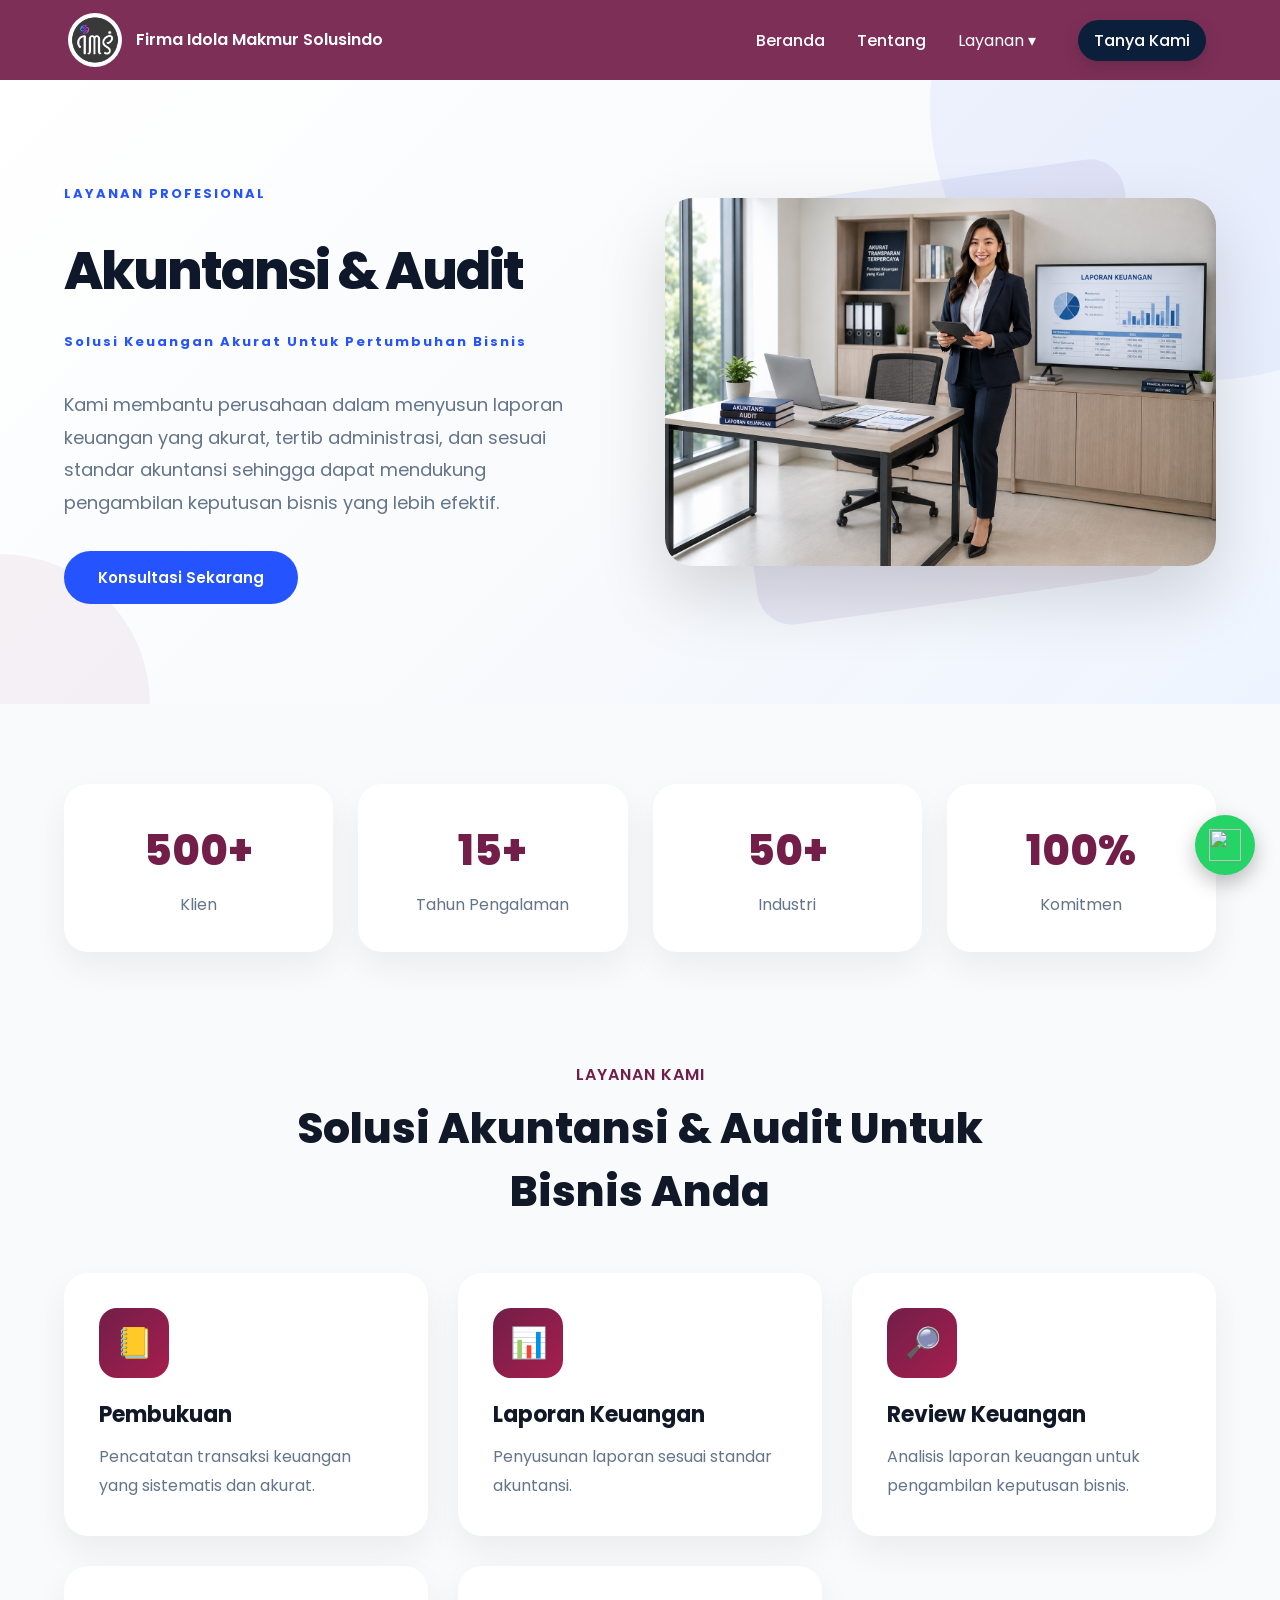
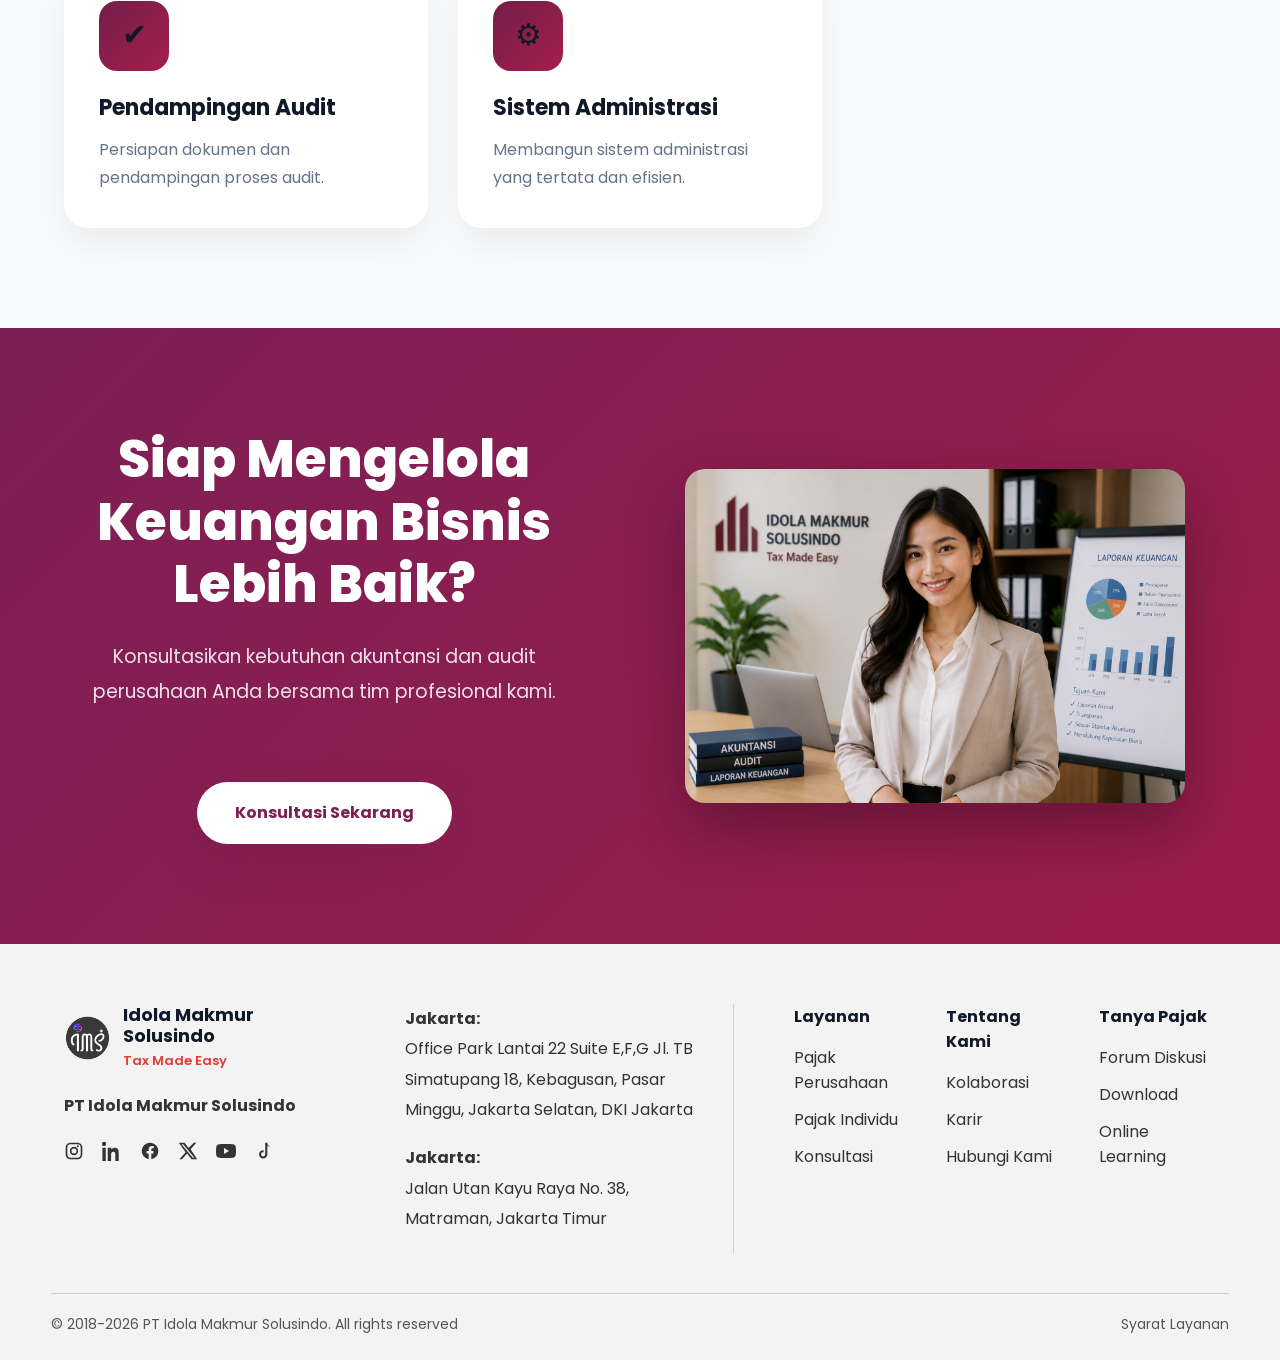
==== commit ffb899d9: "Update akuntansi.html" ====
--- a/akuntansi.html
+++ b/akuntansi.html
@@ -130,7 +130,7 @@
             mendukung pengambilan keputusan bisnis yang lebih efektif.
         </p>
 
-        <a href="https://wa.me/6282129811869" class="hero-btn">
+        <a href="tanyakami.html" class="hero-btn">
             Konsultasi Sekarang
         </a>
 
--- a/style.css
+++ b/style.css
@@ -2289,22 +2289,6 @@
     flex-direction:column;
 
     min-height:420px; /* tinggi tetap */
-}
-
-/* Area judul */
-.caption h1{
-    min-height:170px;
-}
-
-/* Area deskripsi */
-.caption p{
-    min-height:80px;
-}
-
-/* Tombol selalu berada di posisi bawah */
-.btn-cta{
-    margin-top:auto !important;
-    align-self:flex-start;
 }
 
 /* =========================================================
--- a/akuntansi.css
+++ b/akuntansi.css
@@ -1,7 +1,6 @@
 /* =========================================================
 HERO AKUNTANSI MODERN PROFESSIONAL
 ========================================================= */
-
 .service-detail-hero{
     position:relative;
     padding:100px 0;
@@ -41,146 +40,92 @@
     left:-150px;
 }
 
-
-
 /* =========================
 LAYOUT UTAMA
 ========================= */
 
 .hero-grid{
-
     position:relative;
     z-index:2;
-
     display:grid;
-
     grid-template-columns:
     1fr 1fr;
-
     align-items:center;
-
     gap:50px;
 
 }
-
 
 
 /* =========================
 TEXT AREA
 ========================= */
 
-
 .hero-content{
-
     max-width:600px;
 
 }
 
-
-
 .hero-content span:first-child{
-
     display:inline-block;
-
     color:#2554ff;
-
     font-size:13px;
-
     font-weight:700;
-
     letter-spacing:2px;
-
     margin-bottom:18px;
 
 }
 
 
-
 .hero-content h1{
-
     font-size:52px;
-
     line-height:1.15;
-
     color:#0f172a;
-
     font-weight:800;
-
     margin-bottom:22px;
-
     letter-spacing:-1px;
 
 }
 
-
-
 .hero-content h1 span{
-
     display:block;
-
     color:#7c1f55;
-
     margin-top:8px;
-
     font-size:44px;
 
 }
 
-
-
 .hero-content p{
-
     font-size:18px;
-
     line-height:1.8;
-
     color:#64748b;
-
     max-width:540px;
-
     margin-bottom:32px;
 
 }
 
-
-
-
 /* BUTTON */
 
 .hero-btn{
-
     display:inline-flex;
-
     align-items:center;
-
     padding:15px 34px;
-
     border-radius:50px;
-
     background:#2554ff;
-
     color:white;
-
     text-decoration:none;
-
     font-size:15px;
-
     font-weight:600;
-
     transition:.3s;
 
 }
 
 
 .hero-btn:hover{
-
     transform:translateY(-4px);
-
     box-shadow:
     0 15px 35px rgba(37,84,255,.25);
 
 }
-
 
 
 /* =========================
@@ -189,11 +134,8 @@
 
 
 .hero-image{
-
     position:relative;
-
     display:flex;
-
     justify-content:center;
 
 }
@@ -201,19 +143,12 @@
 
 
 .hero-image::before{
-
     content:"";
-
     position:absolute;
-
     width:420px;
-
     height:420px;
-
     border-radius:35px;
-
     background:
-
     linear-gradient(
     135deg,
     #2554ff,
@@ -221,155 +156,255 @@
     );
 
     opacity:.08;
-
     transform:rotate(-8deg);
-
-}
-
-
+}
 
 .hero-image img{
-
     position:relative;
-
     width:100%;
-
     max-width:600px;
-
     border-radius:28px;
-
-
     box-shadow:
-
     0 30px 70px rgba(0,0,0,.15);
-
-
     transition:.4s;
 
 }
 
 
-
 .hero-image img:hover{
-
     transform:
     translateY(-10px);
 
 }
-
-
-
-
-
 
 /* =========================================================
 TABLET
 ========================================================= */
-
-
 @media(max-width:991px){
 
-
 .hero-grid{
-
     grid-template-columns:1fr;
-
     text-align:center;
 
 }
 
-
-
 .hero-content{
-
     margin:auto;
 
 }
 
 
 .hero-content h1{
-
     font-size:44px;
 
 }
 
 
 .hero-content h1 span{
-
     font-size:36px;
 
 }
 
-
 .hero-content p{
-
     margin-left:auto;
-
     margin-right:auto;
 
 }
 
 
-
 .hero-image img{
-
     max-width:500px;
 
 }
 
-
-
-}
-
-
-
+}
 
 
 /* =========================================================
 MOBILE
 ========================================================= */
 
-
 @media(max-width:768px){
-
-
 .service-detail-hero{
-
     padding:70px 0;
 
 }
 
 
-
 .hero-content h1{
-
     font-size:34px;
 
 }
 
-
-
 .hero-content h1 span{
-
     font-size:28px;
-
-}
-
-
+}
 
 .hero-content p{
-
     font-size:16px;
 
 }
 
-
-
 .hero-image img{
-
     max-width:330px;
 
 }
 
-
-}
+}
+
+/* ==========================================================
+CTA AKUNTANSI
+========================================================== */
+
+.cta-accounting{
+
+    padding:100px 0;
+
+    background:linear-gradient(
+        135deg,
+        #7c1f55,
+        #9b1c4a
+    );
+
+    overflow:hidden;
+
+}
+
+.cta-grid{
+    display:grid;
+    grid-template-columns:520px 1fr;
+    align-items:center;
+    gap:70px;
+
+}
+
+/* ==========================
+GAMBAR (KIRI)
+========================== */
+
+.cta-image{
+    display:flex;
+    justify-content:center;
+
+}
+
+.cta-image img{
+    width:100%;
+    max-width:500px;
+    border-radius:20px;
+    display:block;
+    box-shadow:
+    0 25px 60px rgba(0,0,0,.30);
+    transition:.35s;
+
+}
+
+.cta-image img:hover{
+    transform:translateY(-8px);
+
+}
+
+
+/* ==========================
+TEXT (KANAN)
+========================== */
+.cta-content{
+    color:#fff;
+
+}
+
+.cta-content h2{
+    font-size:52px;
+    line-height:1.2;
+    font-weight:800;
+    margin-bottom:25px;
+
+}
+
+.cta-content p{
+    font-size:19px;
+    line-height:1.8;
+    margin-bottom:35px;
+    opacity:.95;
+    max-width:620px;
+
+}
+
+.btn-cta{
+    display:inline-flex;
+    align-items:center;
+    justify-content:center;
+    padding:16px 38px;
+    background:#fff;
+    color:#7c1f55;
+    text-decoration:none;
+    border-radius:999px;
+    font-weight:700;
+    font-size:16px;
+    transition:.3s;
+
+}
+
+.btn-cta:hover{
+    transform:translateY(-5px);
+    box-shadow:0 18px 40px rgba(0,0,0,.20);
+
+}
+
+/* ==========================
+TABLET
+========================== */
+
+@media (max-width:991px){
+    .cta-grid{
+        grid-template-columns:1fr;
+        text-align:center;
+        gap:40px;
+
+    }
+
+    /* gambar tetap di atas saat mobile */
+    .cta-image{
+        order:1;
+
+    }
+
+    .cta-content{
+        order:2;
+
+    }
+
+    .cta-content h2{
+        font-size:42px;
+
+    }
+
+}
+
+/* ==========================
+MOBILE
+========================== */
+
+@media (max-width:768px){
+    .cta-accounting{
+        padding:70px 0;
+
+    }
+
+    .cta-content h2{
+        font-size:32px;
+
+    }
+
+    .cta-content p{
+        font-size:16px;
+
+    }
+
+    .cta-image img{
+        max-width:330px;
+
+    }
+
+}
+
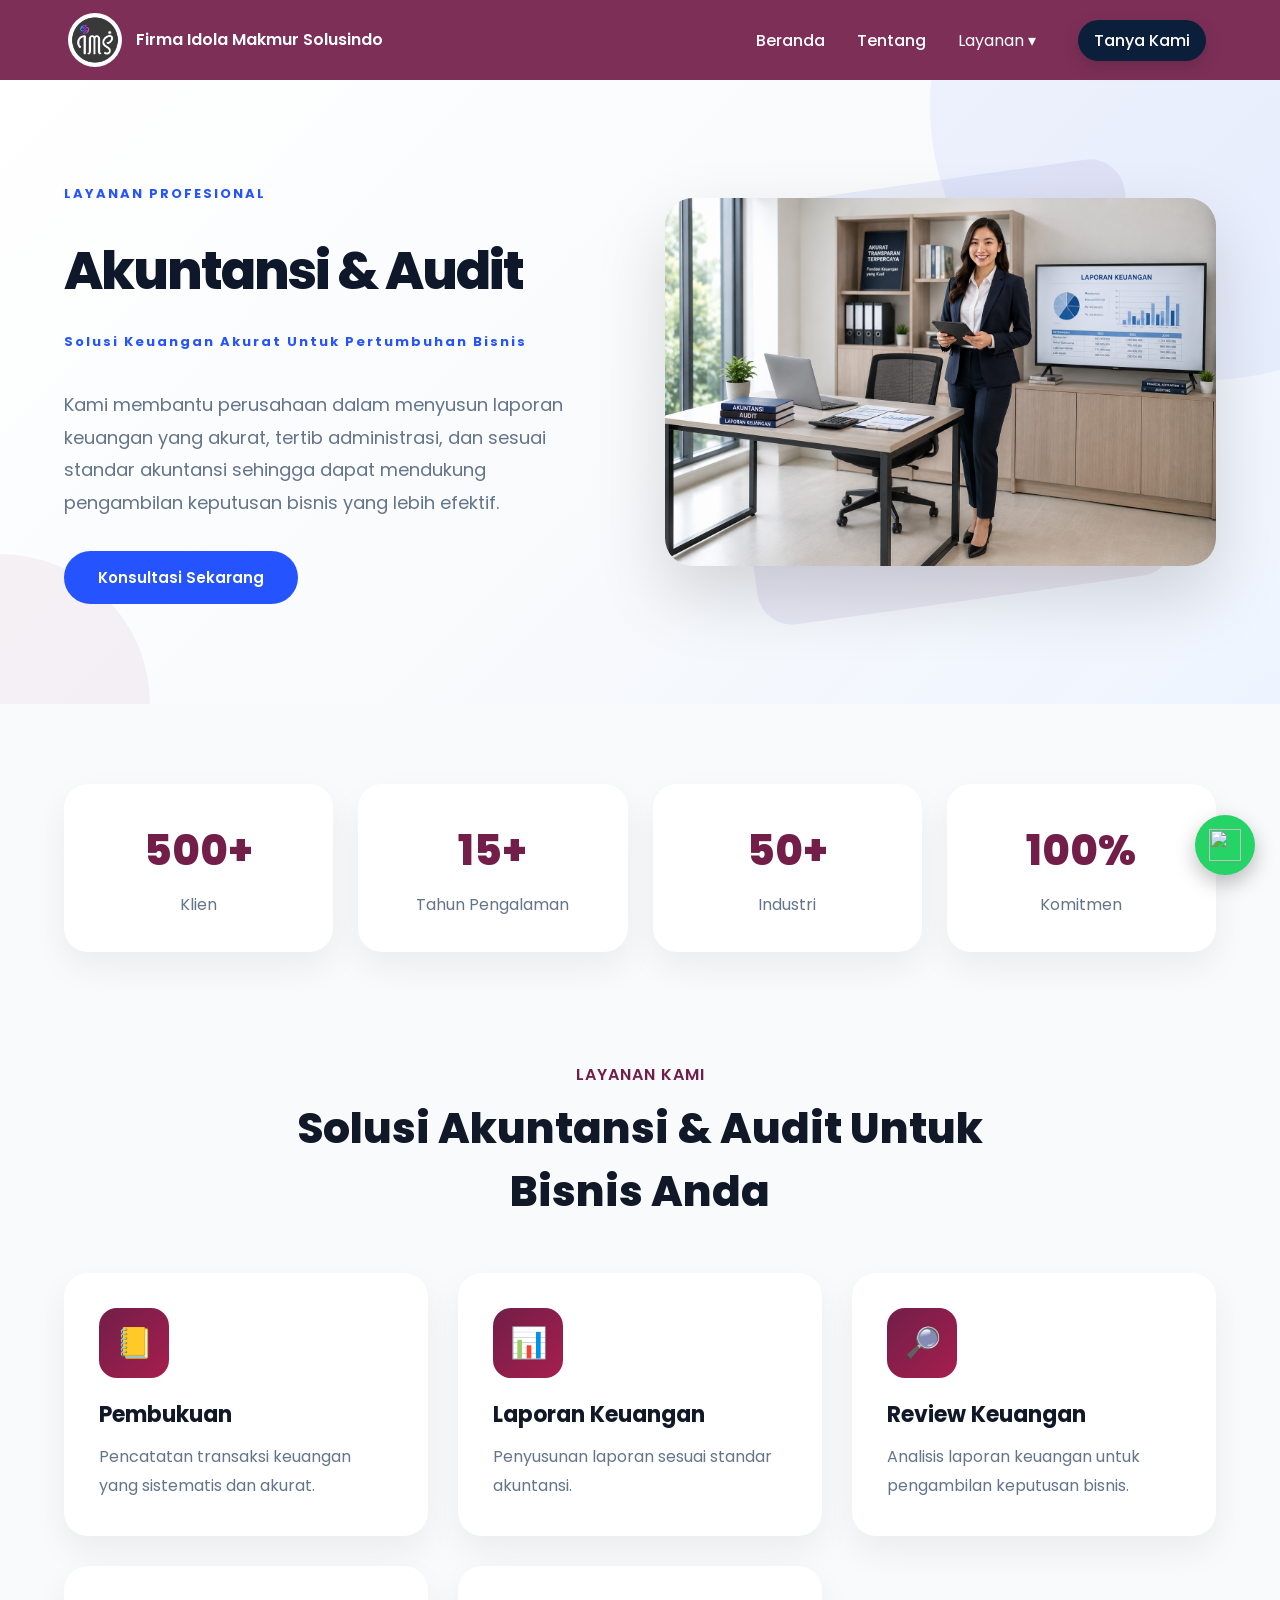
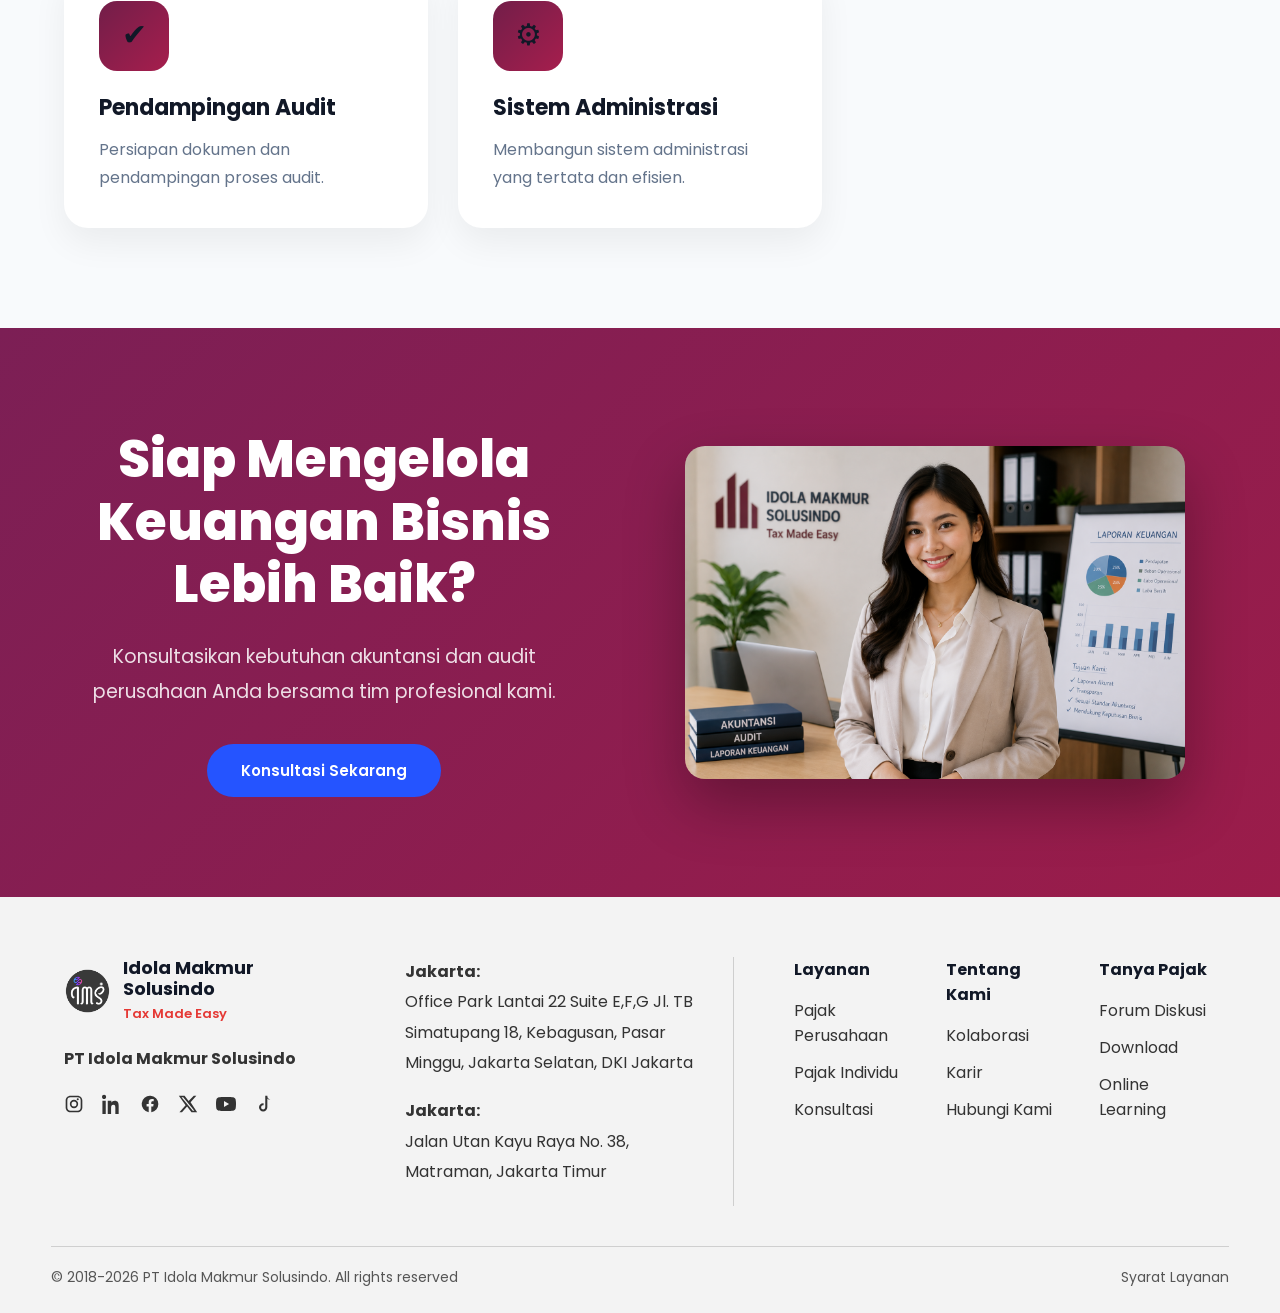
==== commit 966e5907: "Update akuntansi.html" ====
--- a/akuntansi.html
+++ b/akuntansi.html
@@ -29,8 +29,6 @@
 <img src="https://cdn-icons-png.flaticon.com/512/733/733585.png">
 
 </a>
-
-
 
 <!-- ================= HEADER ================= -->
 
@@ -176,7 +174,6 @@
 </section>
 
 
-
 <!-- ================= SERVICE CARD ================= -->
 
 <section class="service-modern">
@@ -210,8 +207,6 @@
 
 </div>
 
-
-
 <div class="service-modern-card">
 
 <div class="icon">
@@ -225,8 +220,6 @@
 </p>
 
 </div>
-
-
 
 <div class="service-modern-card">
 
@@ -297,7 +290,7 @@
             bersama tim profesional kami.
         </p>
 
-        <a href="https://wa.me/6282129811869" class="btn-cta">
+        <a href="tanyakami.html" class="hero-btn">
             Konsultasi Sekarang
         </a>
 
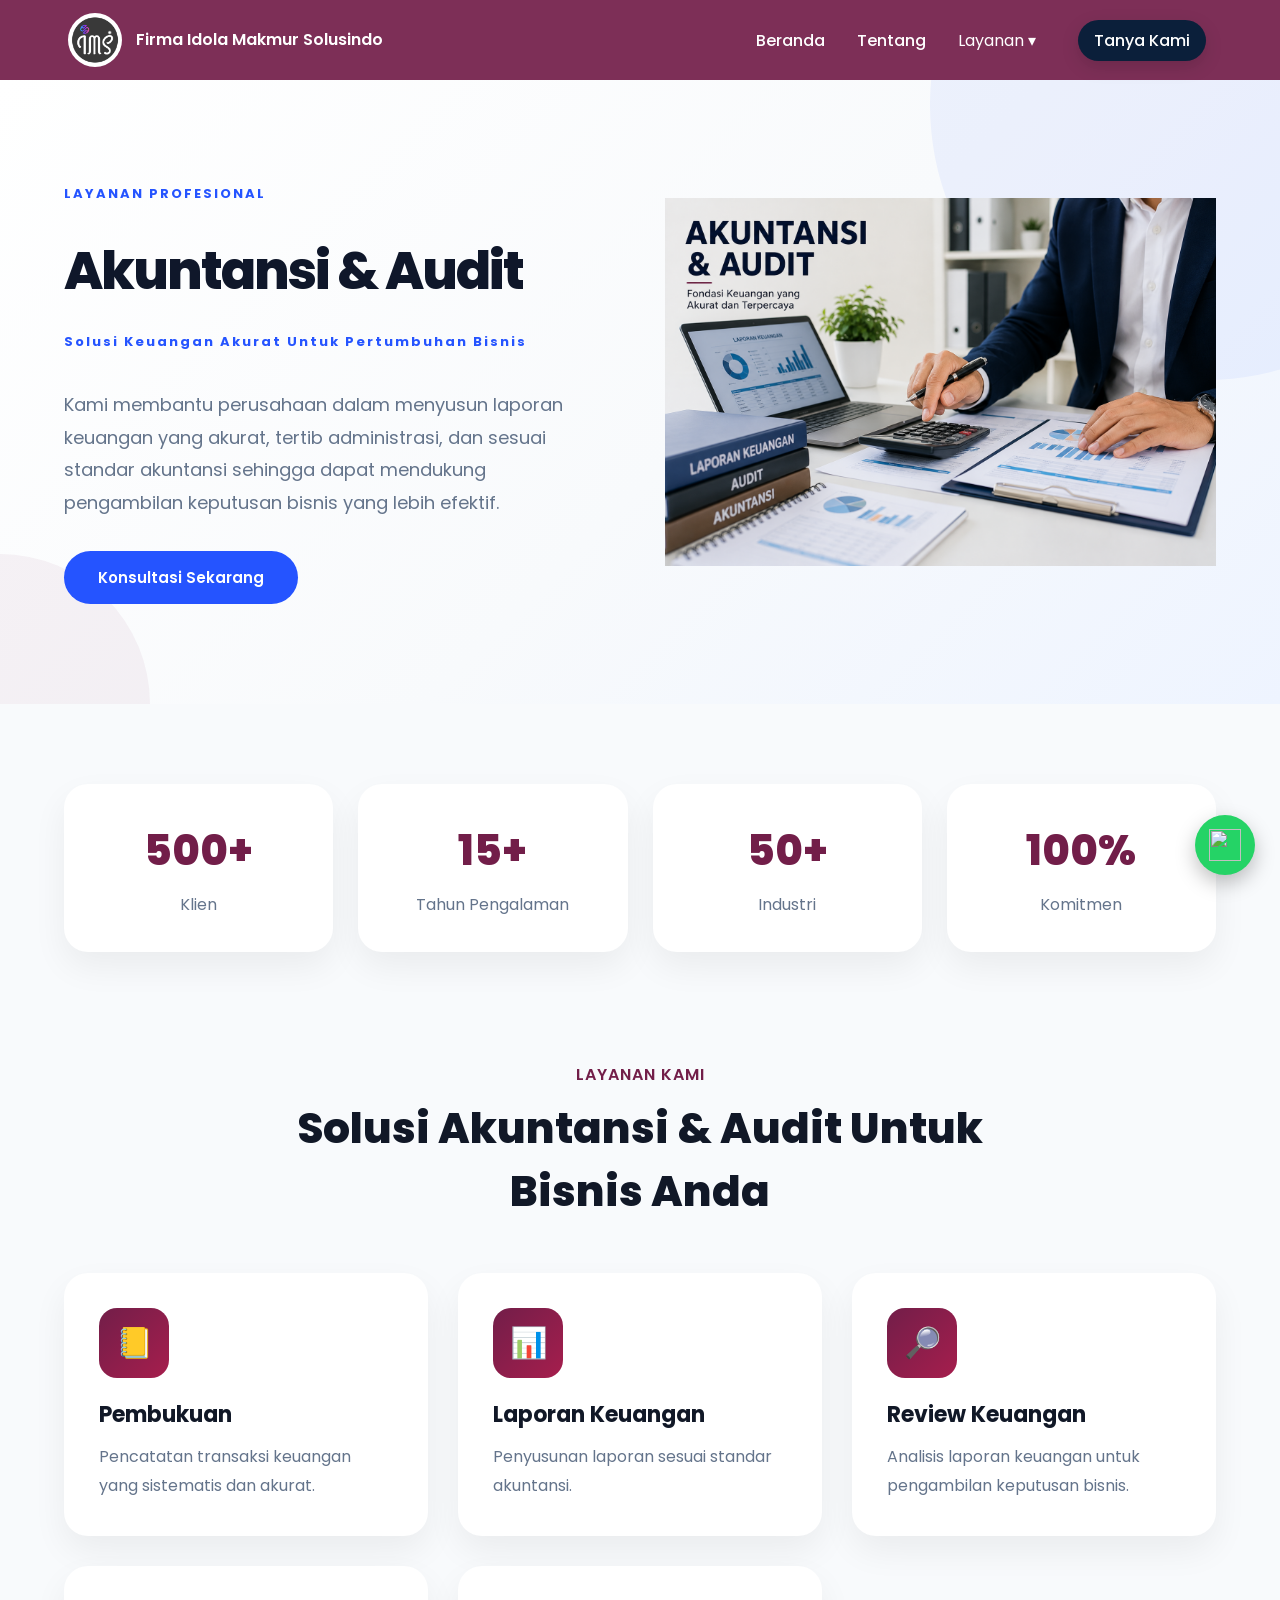
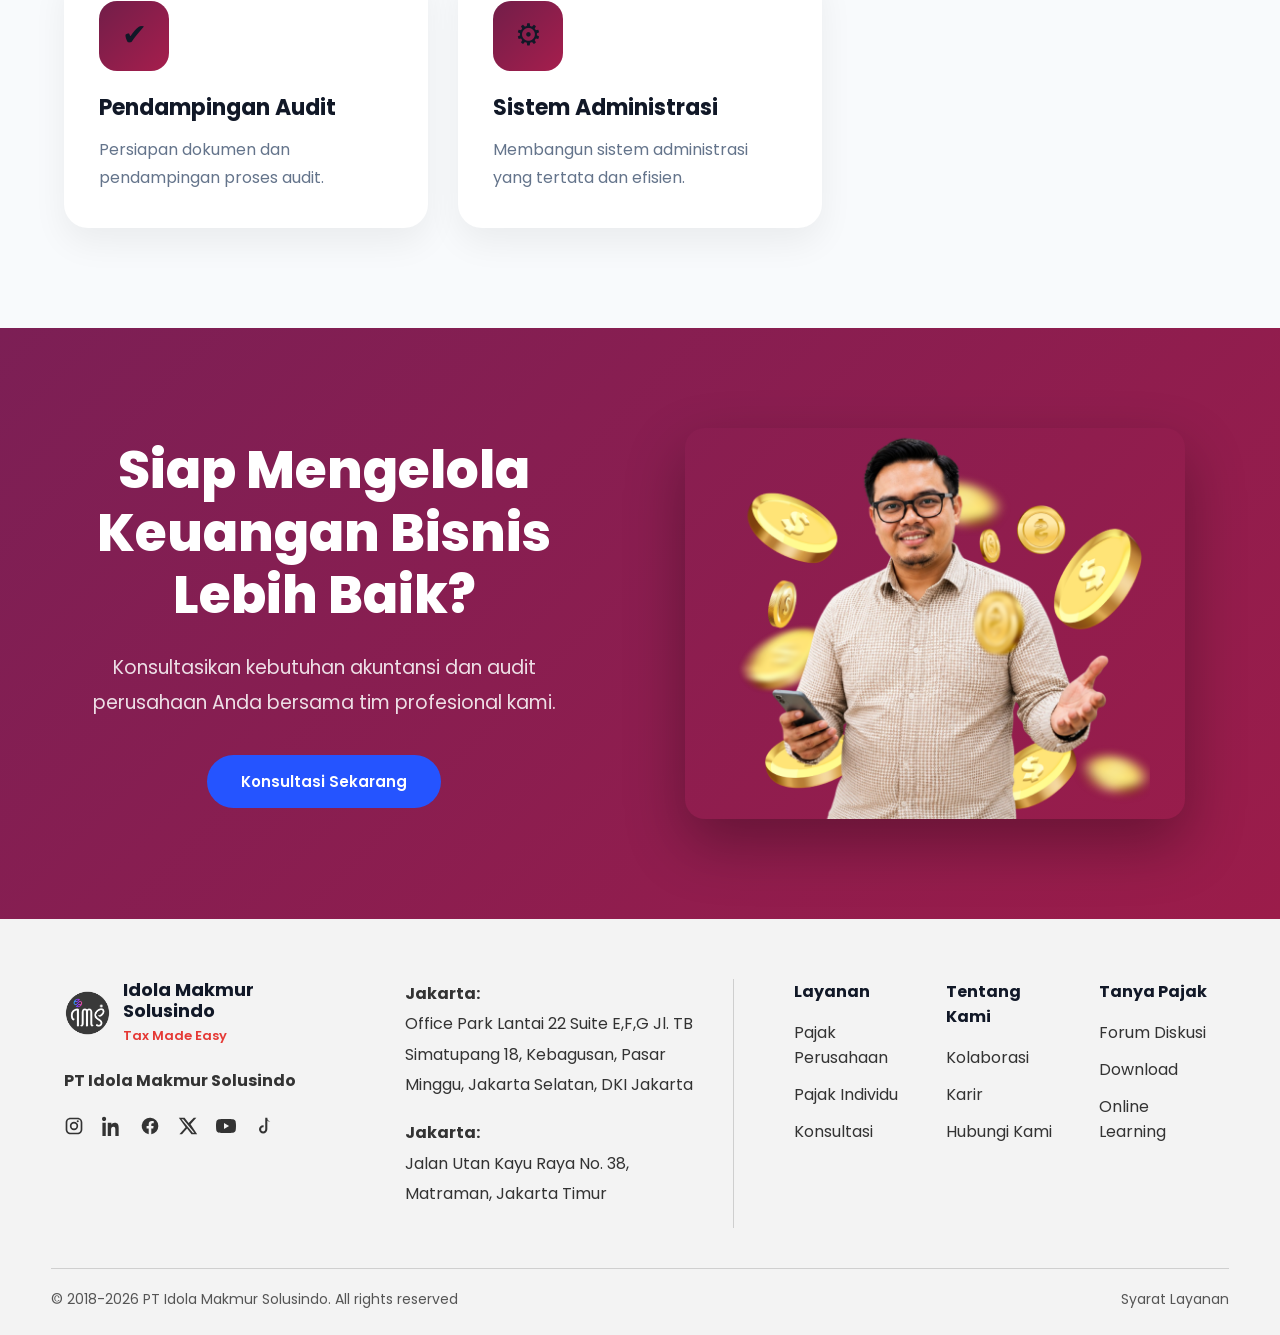
==== commit f7520a50: "Update akuntansi.html" ====
--- a/akuntansi.html
+++ b/akuntansi.html
@@ -19,9 +19,7 @@
 
 <body>
 
-
 <!-- ================= WHATSAPP ================= -->
-
 <a href="https://wa.me/6282129811869"
 target="_blank"
 class="wa-float">
@@ -31,15 +29,10 @@
 </a>
 
 <!-- ================= HEADER ================= -->
-
 <header>
-
 <div class="container nav">
-
 <div class="logo">
-
 <img src="assets/logofirma.png">
-
 <span class="logo-text">
 Firma Idola Makmur Solusindo
 </span>
@@ -56,9 +49,7 @@
 Beranda
 </a>
 
-<a href="index.html#tentang">
-Tentang
-</a>
+<a href="tentang.html">Tentang</a>
 
 <div class="dropdown">
 
@@ -135,7 +126,7 @@
     </div>
 
     <div class="hero-image">
-        <img src="assets/akuntansi-2.png" alt="Akuntansi & Audit">
+        <img src="assets/akuntansi-1.png" alt="Akuntansi & Audit">
     </div>
 
 </div>
--- a/style.css
+++ b/style.css
@@ -368,7 +368,7 @@
 SECTION
 ========================================================= */
 .section{
-  padding:100px 20px;
+  padding:60px 20px;
 }
 
 /* =========================================================
--- a/akuntansi.css
+++ b/akuntansi.css
@@ -131,50 +131,35 @@
 /* =========================
 IMAGE AREA
 ========================= */
-
-
 .hero-image{
     position:relative;
     display:flex;
     justify-content:center;
-
-}
-
-
-
+    align-items:flex-end;
+    overflow:visible;
+}
+
+/* HAPUS dekorasi kotak */
 .hero-image::before{
-    content:"";
-    position:absolute;
-    width:420px;
-    height:420px;
-    border-radius:35px;
-    background:
-    linear-gradient(
-    135deg,
-    #2554ff,
-    #7c1f55
-    );
-
-    opacity:.08;
-    transform:rotate(-8deg);
+    display:none;
 }
 
 .hero-image img{
     position:relative;
     width:100%;
-    max-width:600px;
-    border-radius:28px;
-    box-shadow:
-    0 30px 70px rgba(0,0,0,.15);
-    transition:.4s;
-
-}
-
+    max-width:680px;
+
+    border-radius:0;
+    box-shadow:none;
+
+    display:block;
+    object-fit:contain;
+
+    transition:.35s;
+}
 
 .hero-image img:hover{
-    transform:
-    translateY(-10px);
-
+    transform:translateY(-8px);
 }
 
 /* =========================================================
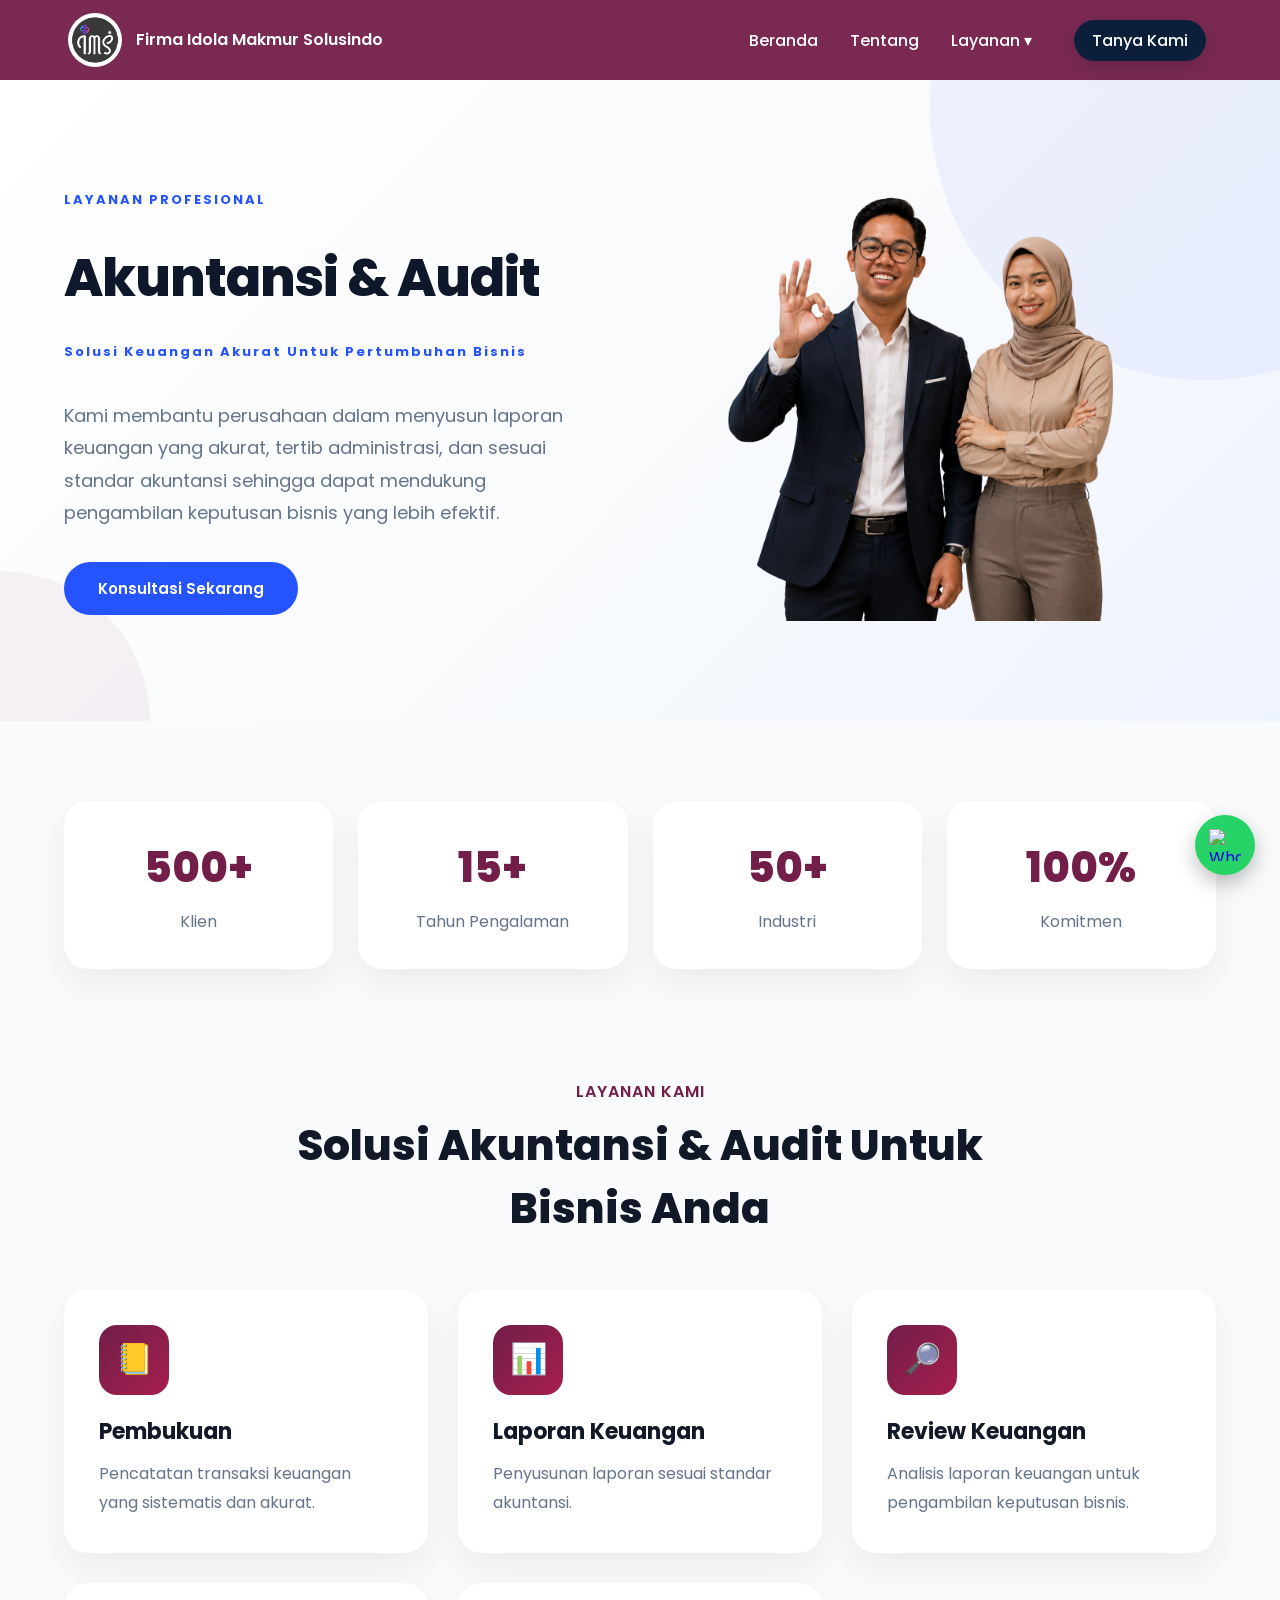
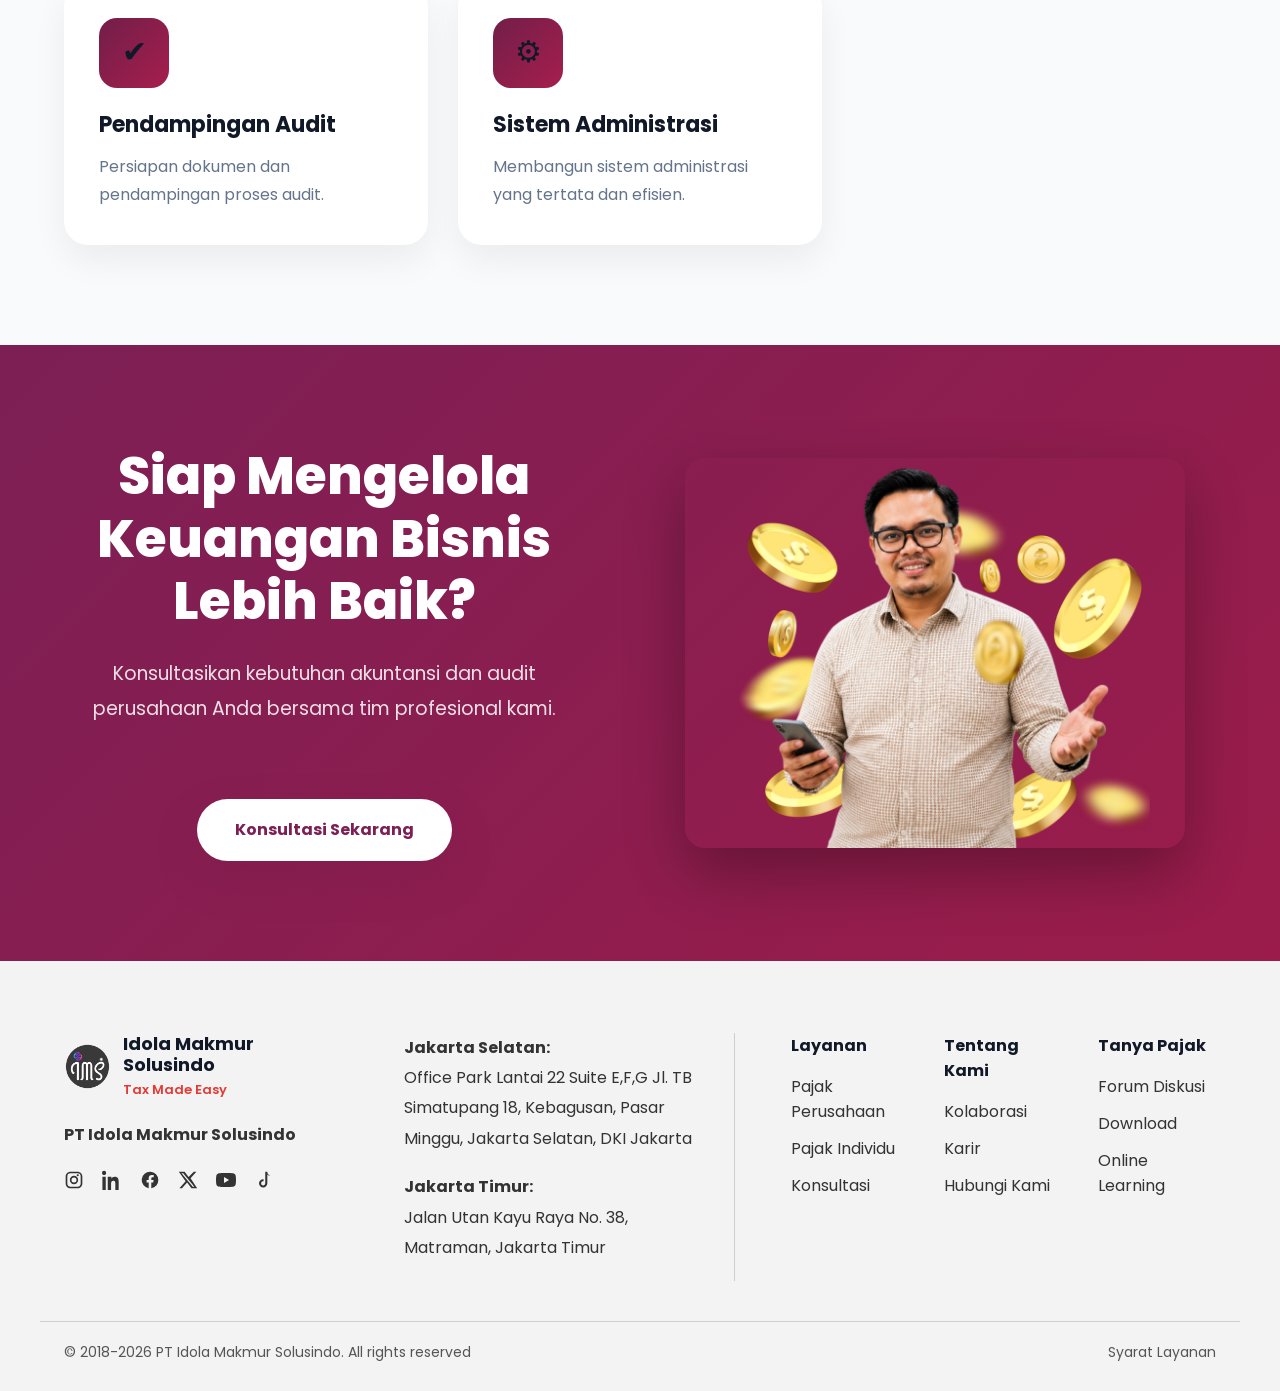
==== commit da4cbed8: "Update akuntansi.html" ====
--- a/akuntansi.html
+++ b/akuntansi.html
@@ -6,13 +6,15 @@
 <meta charset="UTF-8">
 <meta name="viewport" content="width=device-width, initial-scale=1.0">
 
-<title>Akuntansi & Audit | Idola Makmur Solusindo</title>
+<title>Akuntansi &amp; Audit | Idola Makmur Solusindo</title>
 
 <meta name="description" content="Layanan akuntansi dan audit profesional PT Idola Makmur Solusindo">
 
 <link rel="stylesheet" href="style.css">
-    <link rel="stylesheet" href="akuntansi.css">
-
+<link rel="stylesheet" href="akuntansi.css">
+
+<link rel="preconnect" href="https://fonts.googleapis.com">
+<link rel="preconnect" href="https://fonts.gstatic.com" crossorigin>
 <link href="https://fonts.googleapis.com/css2?family=Poppins:wght@300;400;500;600;700;800&display=swap" rel="stylesheet">
 
 </head>
@@ -20,279 +22,163 @@
 <body>
 
 <!-- ================= WHATSAPP ================= -->
-<a href="https://wa.me/6282129811869"
-target="_blank"
-class="wa-float">
-
-<img src="https://cdn-icons-png.flaticon.com/512/733/733585.png">
-
+<a href="https://wa.me/6282129811869" target="_blank" rel="noopener" class="wa-float" aria-label="WhatsApp">
+  <img src="https://cdn-icons-png.flaticon.com/512/733/733585.png" alt="WhatsApp">
 </a>
 
 <!-- ================= HEADER ================= -->
 <header>
-<div class="container nav">
-<div class="logo">
-<img src="assets/logofirma.png">
-<span class="logo-text">
-Firma Idola Makmur Solusindo
-</span>
-
-</div>
-
-<button id="menu-toggle" class="menu-toggle">
-☰
-</button>
-
-<nav id="menu">
-
-<a href="index.html">
-Beranda
-</a>
-
-<a href="tentang.html">Tentang</a>
-
-<div class="dropdown">
-
-<a href="#" class="dropdown-toggle">
-Layanan ▾
-</a>
-
-<div class="dropdown-menu">
-
-<a href="konsultasi.html">
-Konsultasi Pajak
-</a>
-
-<a href="sengketa.html">
-Sengketa Pajak
-</a>
-
-<a href="akuntansi.html">
-Akuntansi & Audit
-</a>
-
-<a href="transfer.html">
-Transfer Pricing
-</a>
-
-<a href="pelatihan.html">
-Pelatihan Pajak
-</a>
-
-</div>
-
-</div>
-
-<a href="tanyakami.html" class="nav-cta">Tanya Kami</a>
-</a>
-
-</nav>
-
-</div>
+
+  <div class="container nav">
+
+    <div class="logo">
+      <img src="assets/logofirma.png" alt="Logo IMS">
+      <span class="logo-text">Firma Idola Makmur Solusindo</span>
+    </div>
+
+    <button id="menu-toggle" class="menu-toggle" aria-label="Buka menu">☰</button>
+
+    <nav id="menu">
+
+      <a href="index.html">Beranda</a>
+      <a href="tentang.html">Tentang</a>
+
+      <div class="dropdown">
+
+        <button class="dropdown-toggle" type="button">
+          Layanan ▾
+        </button>
+
+        <div class="dropdown-menu">
+          <a href="konsultasi.html">Konsultasi Pajak</a>
+          <a href="sengketa.html">Sengketa Pajak</a>
+          <a href="akuntansi.html">Akuntansi &amp; Audit</a>
+          <a href="transfer.html">Transfer Pricing</a>
+          <a href="pelatihan.html">Pelatihan Pajak</a>
+        </div>
+
+      </div>
+
+      <a href="tanyakami.html" class="nav-cta">Tanya Kami</a>
+
+    </nav>
+
+  </div>
 
 </header>
 
 <div class="nav-overlay"></div>
 
 
-
 <!-- ================= HERO ================= -->
-
 <section class="service-detail-hero">
-
-<div class="container hero-grid">
+  <div class="container hero-grid">
 
     <div class="hero-content">
 
-        <span>LAYANAN PROFESIONAL</span>
-
-        <h1>
-Akuntansi & Audit
-<span>
-Solusi Keuangan Akurat Untuk Pertumbuhan Bisnis
-</span>
-</h1>
-
-        <p>
-            Kami membantu perusahaan dalam menyusun laporan keuangan yang akurat,
-            tertib administrasi, dan sesuai standar akuntansi sehingga dapat
-            mendukung pengambilan keputusan bisnis yang lebih efektif.
-        </p>
-
-        <a href="tanyakami.html" class="hero-btn">
-            Konsultasi Sekarang
-        </a>
+      <span class="hero-tag">LAYANAN PROFESIONAL</span>
+
+      <h1>
+        Akuntansi &amp; Audit
+        <span>Solusi Keuangan Akurat Untuk Pertumbuhan Bisnis</span>
+      </h1>
+
+      <p>
+        Kami membantu perusahaan dalam menyusun laporan keuangan yang akurat,
+        tertib administrasi, dan sesuai standar akuntansi sehingga dapat
+        mendukung pengambilan keputusan bisnis yang lebih efektif.
+      </p>
+
+      <a href="tanyakami.html" class="hero-btn">Konsultasi Sekarang</a>
 
     </div>
 
     <div class="hero-image">
-        <img src="assets/akuntansi-1.png" alt="Akuntansi & Audit">
-    </div>
-
-</div>
-
-</section>
-
-
-<!-- ================= STATISTIC ================= -->
-
+      <img src="assets/akuntansi-1.png" alt="Akuntansi &amp; Audit">
+    </div>
+
+  </div>
+</section>
+
+
+<!-- ================= STATISTIK ================= -->
 <section class="stats-section">
-
-<div class="container stats-grid">
-
-<div class="stat-card">
-<h3>500+</h3>
-<p>Klien</p>
-</div>
-
-<div class="stat-card">
-<h3>15+</h3>
-<p>Tahun Pengalaman</p>
-</div>
-
-<div class="stat-card">
-<h3>50+</h3>
-<p>Industri</p>
-</div>
-
-<div class="stat-card">
-<h3>100%</h3>
-<p>Komitmen</p>
-</div>
-
-</div>
-
-</section>
-
-
-<!-- ================= SERVICE CARD ================= -->
-
+  <div class="container stats-grid">
+
+    <div class="stat-card"><h3>500+</h3><p>Klien</p></div>
+    <div class="stat-card"><h3>15+</h3><p>Tahun Pengalaman</p></div>
+    <div class="stat-card"><h3>50+</h3><p>Industri</p></div>
+    <div class="stat-card"><h3>100%</h3><p>Komitmen</p></div>
+
+  </div>
+</section>
+
+
+<!-- ================= LAYANAN ================= -->
 <section class="service-modern">
-
-<div class="container">
-
-<div class="section-title">
-
-<span>LAYANAN KAMI</span>
-
-<h2>
-Solusi Akuntansi & Audit
-Untuk Bisnis Anda
-</h2>
-
-</div>
-
-<div class="service-card-grid">
-
-<div class="service-modern-card">
-
-<div class="icon">
-📒
-</div>
-
-<h3>Pembukuan</h3>
-
-<p>
-Pencatatan transaksi keuangan yang sistematis dan akurat.
-</p>
-
-</div>
-
-<div class="service-modern-card">
-
-<div class="icon">
-📊
-</div>
-
-<h3>Laporan Keuangan</h3>
-
-<p>
-Penyusunan laporan sesuai standar akuntansi.
-</p>
-
-</div>
-
-<div class="service-modern-card">
-
-<div class="icon">
-🔎
-</div>
-
-<h3>Review Keuangan</h3>
-
-<p>
-Analisis laporan keuangan untuk pengambilan keputusan bisnis.
-</p>
-
-</div>
-
-
-
-<div class="service-modern-card">
-
-<div class="icon">
-✔
-</div>
-
-<h3>Pendampingan Audit</h3>
-
-<p>
-Persiapan dokumen dan pendampingan proses audit.
-</p>
-
-</div>
-
-
-
-<div class="service-modern-card">
-
-<div class="icon">
-⚙
-</div>
-
-<h3>Sistem Administrasi</h3>
-
-<p>
-Membangun sistem administrasi yang tertata dan efisien.
-</p>
-
-</div>
-
-</div>
-
-</div>
-
-</section>
+  <div class="container">
+
+    <div class="section-title">
+      <span>LAYANAN KAMI</span>
+      <h2>Solusi Akuntansi &amp; Audit Untuk Bisnis Anda</h2>
+    </div>
+
+    <div class="service-card-grid">
+
+      <div class="service-modern-card">
+        <div class="icon">📒</div>
+        <h3>Pembukuan</h3>
+        <p>Pencatatan transaksi keuangan yang sistematis dan akurat.</p>
+      </div>
+
+      <div class="service-modern-card">
+        <div class="icon">📊</div>
+        <h3>Laporan Keuangan</h3>
+        <p>Penyusunan laporan sesuai standar akuntansi.</p>
+      </div>
+
+      <div class="service-modern-card">
+        <div class="icon">🔎</div>
+        <h3>Review Keuangan</h3>
+        <p>Analisis laporan keuangan untuk pengambilan keputusan bisnis.</p>
+      </div>
+
+      <div class="service-modern-card">
+        <div class="icon">✔</div>
+        <h3>Pendampingan Audit</h3>
+        <p>Persiapan dokumen dan pendampingan proses audit.</p>
+      </div>
+
+      <div class="service-modern-card">
+        <div class="icon">⚙</div>
+        <h3>Sistem Administrasi</h3>
+        <p>Membangun sistem administrasi yang tertata dan efisien.</p>
+      </div>
+
+    </div>
+
+  </div>
+</section>
+
 
 <!-- ================= CTA ================= -->
-
 <section class="cta-accounting">
-
-<div class="container cta-grid">
+  <div class="container cta-grid">
 
     <div class="cta-content">
-
-        <h2>
-            Siap Mengelola Keuangan Bisnis Lebih Baik?
-        </h2>
-
-        <p>
-            Konsultasikan kebutuhan akuntansi dan audit perusahaan Anda
-            bersama tim profesional kami.
-        </p>
-
-        <a href="tanyakami.html" class="hero-btn">
-            Konsultasi Sekarang
-        </a>
-
+      <h2>Siap Mengelola Keuangan Bisnis Lebih Baik?</h2>
+      <p>
+        Konsultasikan kebutuhan akuntansi dan audit perusahaan Anda
+        bersama tim profesional kami.
+      </p>
+      <a href="tanyakami.html" class="btn-cta">Konsultasi Sekarang</a>
     </div>
 
     <div class="cta-image">
-        <img src="assets/akuntansi-3.png" alt="Konsultan Akuntansi">
-    </div>
-
-</div>
-
+      <img src="assets/akuntansi-3.png" alt="Konsultan Akuntansi" loading="lazy">
+    </div>
+
+  </div>
 </section>
 
 <!-- ================= FOOTER ================= -->
@@ -300,9 +186,7 @@
 
   <div class="container footer-grid">
 
-    <!-- KOLOM 1 -->
     <div class="footer-brand">
-
       <div class="footer-logo">
         <img src="assets/logofirma.png" alt="Logo">
         <div>
@@ -311,107 +195,72 @@
         </div>
       </div>
 
-      <h4>
-        PT Idola Makmur Solusindo
-      </h4>
-
-     <div class="socials">
-
-  <!-- Instagram -->
-  <a href="https://tr.ee/9Zqe-6UAyw" target="_blank" rel="noopener" aria-label="Instagram">
-    <svg xmlns="http://www.w3.org/2000/svg" width="20" height="20" fill="currentColor" viewBox="0 0 24 24">
-      <path d="M7.75 2C4.57 2 2 4.57 2 7.75v8.5C2 19.43 4.57 22 7.75 22h8.5C19.43 22 22 19.43 22 16.25v-8.5C22 4.57 19.43 2 16.25 2h-8.5zm0 2h8.5A3.75 3.75 0 0 1 20 7.75v8.5A3.75 3.75 0 0 1 16.25 20h-8.5A3.75 3.75 0 0 1 4 16.25v-8.5A3.75 3.75 0 0 1 7.75 4zm8.75 1a1.25 1.25 0 1 0 0 2.5A1.25 1.25 0 0 0 16.5 5zM12 7a5 5 0 1 0 0 10a5 5 0 0 0 0-10zm0 2a3 3 0 1 1 0 6a3 3 0 0 1 0-6z"/>
-    </svg>
-  </a>
-
-  <!-- LinkedIn -->
-  <a href="https://tr.ee/jNnNIstRWU" target="_blank" rel="noopener" aria-label="LinkedIn">
-    <svg xmlns="http://www.w3.org/2000/svg" width="20" height="20" fill="currentColor" viewBox="0 0 24 24">
-      <path d="M4.98 3.5C4.98 4.88 3.86 6 2.48 6S0 4.88 0 3.5S1.12 1 2.48 1s2.5 1.12 2.5 2.5zM.5 8h4V24h-4V8zm7 0h3.8v2.2h.1c.53-1 1.84-2.2 3.8-2.2c4.06 0 4.8 2.67 4.8 6.14V24h-4v-7.1c0-1.7-.03-3.88-2.36-3.88c-2.37 0-2.74 1.85-2.74 3.76V24h-4V8z"/>
-    </svg>
-  </a>
-
-  <!-- Facebook -->
-  <a href="https://tr.ee/PLvbKRprcy" target="_blank" rel="noopener" aria-label="Facebook">
-    <svg xmlns="http://www.w3.org/2000/svg" width="20" height="20" fill="currentColor" viewBox="0 0 24 24">
-      <path d="M22 12A10 10 0 1 0 10.44 21.88v-6.99H7.9V12h2.54V9.8c0-2.5 1.49-3.89 3.77-3.89c1.09 0 2.23.19 2.23.19v2.46h-1.26c-1.24 0-1.63.77-1.63 1.56V12h2.77l-.44 2.89h-2.33v6.99A10 10 0 0 0 22 12z"/>
-    </svg>
-  </a>
-
-  <!-- X / Twitter -->
-  <a href="https://tr.ee/SqKLYy2mno" target="_blank" rel="noopener" aria-label="X">
-    <svg xmlns="http://www.w3.org/2000/svg" width="20" height="20" fill="currentColor" viewBox="0 0 24 24">
-      <path d="M18.9 2H22l-6.9 7.88L23 22h-6.8l-5.3-6.92L4.8 22H1.7l7.4-8.45L1 2h6.9l4.8 6.3L18.9 2zm-1.2 18h1.9L6.2 3.9H4.2L17.7 20z"/>
-    </svg>
-  </a>
-
-  <!-- YouTube -->
-  <a href="https://tr.ee/SUY4Rzmbqt" target="_blank" rel="noopener" aria-label="YouTube">
-    <svg xmlns="http://www.w3.org/2000/svg" width="20" height="20" fill="currentColor" viewBox="0 0 24 24">
-      <path d="M23.5 6.2a3 3 0 0 0-2.1-2.1C19.5 3.5 12 3.5 12 3.5s-7.5 0-9.4.6A3 3 0 0 0 .5 6.2A31.7 31.7 0 0 0 0 12a31.7 31.7 0 0 0 .5 5.8a3 3 0 0 0 2.1 2.1c1.9.6 9.4.6 9.4.6s7.5 0 9.4-.6a3 3 0 0 0 2.1-2.1A31.7 31.7 0 0 0 24 12a31.7 31.7 0 0 0-.5-5.8zM9.6 15.5v-7l6.1 3.5l-6.1 3.5z"/>
-    </svg>
-  </a>
-
-  <!-- TikTok -->
-  <a href="https://tr.ee/8Pi6Vyrb29" target="_blank" rel="noopener" aria-label="TikTok">
-    <svg xmlns="http://www.w3.org/2000/svg" width="20" height="20" fill="currentColor" viewBox="0 0 24 24">
-      <path d="M19.59 6.69A4.83 4.83 0 0 1 16 5.26V16a5 5 0 1 1-5-5c.17 0 .34.01.5.03v2.54a2.5 2.5 0 1 0 2 2.43V2h2.5a4.83 4.83 0 0 0 3.59 4.69v0z"/>
-    </svg>
-  </a>
-
-</div>
-      </div>
-
-    <!-- KOLOM 2 -->
+      <h4>PT Idola Makmur Solusindo</h4>
+
+      <div class="socials">
+        <a href="https://tr.ee/9Zqe-6UAyw" target="_blank" rel="noopener" aria-label="Instagram">
+          <svg xmlns="http://www.w3.org/2000/svg" width="20" height="20" fill="currentColor" viewBox="0 0 24 24"><path d="M7.75 2C4.57 2 2 4.57 2 7.75v8.5C2 19.43 4.57 22 7.75 22h8.5C19.43 22 22 19.43 22 16.25v-8.5C22 4.57 19.43 2 16.25 2h-8.5zm0 2h8.5A3.75 3.75 0 0 1 20 7.75v8.5A3.75 3.75 0 0 1 16.25 20h-8.5A3.75 3.75 0 0 1 4 16.25v-8.5A3.75 3.75 0 0 1 7.75 4zm8.75 1a1.25 1.25 0 1 0 0 2.5A1.25 1.25 0 0 0 16.5 5zM12 7a5 5 0 1 0 0 10a5 5 0 0 0 0-10zm0 2a3 3 0 1 1 0 6a3 3 0 0 1 0-6z"/></svg>
+        </a>
+        <a href="https://tr.ee/jNnNIstRWU" target="_blank" rel="noopener" aria-label="LinkedIn">
+          <svg xmlns="http://www.w3.org/2000/svg" width="20" height="20" fill="currentColor" viewBox="0 0 24 24"><path d="M4.98 3.5C4.98 4.88 3.86 6 2.48 6S0 4.88 0 3.5S1.12 1 2.48 1s2.5 1.12 2.5 2.5zM.5 8h4V24h-4V8zm7 0h3.8v2.2h.1c.53-1 1.84-2.2 3.8-2.2c4.06 0 4.8 2.67 4.8 6.14V24h-4v-7.1c0-1.7-.03-3.88-2.36-3.88c-2.37 0-2.74 1.85-2.74 3.76V24h-4V8z"/></svg>
+        </a>
+        <a href="https://tr.ee/PLvbKRprcy" target="_blank" rel="noopener" aria-label="Facebook">
+          <svg xmlns="http://www.w3.org/2000/svg" width="20" height="20" fill="currentColor" viewBox="0 0 24 24"><path d="M22 12A10 10 0 1 0 10.44 21.88v-6.99H7.9V12h2.54V9.8c0-2.5 1.49-3.89 3.77-3.89c1.09 0 2.23.19 2.23.19v2.46h-1.26c-1.24 0-1.63.77-1.63 1.56V12h2.77l-.44 2.89h-2.33v6.99A10 10 0 0 0 22 12z"/></svg>
+        </a>
+        <a href="https://tr.ee/SqKLYy2mno" target="_blank" rel="noopener" aria-label="X">
+          <svg xmlns="http://www.w3.org/2000/svg" width="20" height="20" fill="currentColor" viewBox="0 0 24 24"><path d="M18.9 2H22l-6.9 7.88L23 22h-6.8l-5.3-6.92L4.8 22H1.7l7.4-8.45L1 2h6.9l4.8 6.3L18.9 2zm-1.2 18h1.9L6.2 3.9H4.2L17.7 20z"/></svg>
+        </a>
+        <a href="https://tr.ee/SUY4Rzmbqt" target="_blank" rel="noopener" aria-label="YouTube">
+          <svg xmlns="http://www.w3.org/2000/svg" width="20" height="20" fill="currentColor" viewBox="0 0 24 24"><path d="M23.5 6.2a3 3 0 0 0-2.1-2.1C19.5 3.5 12 3.5 12 3.5s-7.5 0-9.4.6A3 3 0 0 0 .5 6.2A31.7 31.7 0 0 0 0 12a31.7 31.7 0 0 0 .5 5.8a3 3 0 0 0 2.1 2.1c1.9.6 9.4.6 9.4.6s7.5 0 9.4-.6a3 3 0 0 0 2.1-2.1A31.7 31.7 0 0 0 24 12a31.7 31.7 0 0 0-.5-5.8zM9.6 15.5v-7l6.1 3.5l-6.1 3.5z"/></svg>
+        </a>
+        <a href="https://tr.ee/8Pi6Vyrb29" target="_blank" rel="noopener" aria-label="TikTok">
+          <svg xmlns="http://www.w3.org/2000/svg" width="20" height="20" fill="currentColor" viewBox="0 0 24 24"><path d="M19.59 6.69A4.83 4.83 0 0 1 16 5.26V16a5 5 0 1 1-5-5c.17 0 .34.01.5.03v2.54a2.5 2.5 0 1 0 2 2.43V2h2.5a4.83 4.83 0 0 0 3.59 4.69v0z"/></svg>
+        </a>
+      </div>
+    </div>
+
     <div class="footer-address">
-
-      <p>
-        <strong>Jakarta:</strong><br>
+      <p>
+        <strong>Jakarta Selatan:</strong><br>
         Office Park Lantai 22 Suite E,F,G
         Jl. TB Simatupang 18, Kebagusan, Pasar Minggu, Jakarta Selatan, DKI Jakarta
       </p>
 
       <p>
-        <strong>Jakarta:</strong><br>
+        <strong>Jakarta Timur:</strong><br>
         Jalan Utan Kayu Raya No. 38, Matraman, Jakarta Timur
       </p>
-
-    </div>
-
-    <!-- KOLOM 3 -->
+    </div>
+
     <div class="footer-links">
-
       <div>
         <h4>Layanan</h4>
-        <a href="#">Pajak Perusahaan</a>
-        <a href="#">Pajak Individu</a>
-        <a href="#">Konsultasi</a>
+        <a href="konsultasi.html">Pajak Perusahaan</a>
+        <a href="konsultasi.html">Pajak Individu</a>
+        <a href="konsultasi.html">Konsultasi</a>
       </div>
 
       <div>
         <h4>Tentang Kami</h4>
-        <a href="#">Kolaborasi</a>
-        <a href="#">Karir</a>
-        <a href="#">Hubungi Kami</a>
+        <a href="tentang.html">Kolaborasi</a>
+        <a href="tentang.html">Karir</a>
+        <a href="tanyakami.html">Hubungi Kami</a>
       </div>
 
       <div>
         <h4>Tanya Pajak</h4>
-        <a href="#">Forum Diskusi</a>
-        <a href="#">Download</a>
-        <a href="#">Online Learning</a>
-      </div>
-
-    </div>
-
-  </div>
-
-<div class="footer-bottom">
-  <span>© 2018-2026 PT Idola Makmur Solusindo. All rights reserved</span>
-
-  <span>Syarat Layanan</span>
-</div>
-
+        <a href="tanyakami.html">Forum Diskusi</a>
+        <a href="tanyakami.html">Download</a>
+        <a href="pelatihan.html">Online Learning</a>
+      </div>
+    </div>
+
+  </div>
+
+  <div class="container footer-bottom">
+    <span>© 2018-2026 PT Idola Makmur Solusindo. All rights reserved</span>
+    <span>Syarat Layanan</span>
+  </div>
 </footer>
 
 <script src="script.js"></script>
--- a/style.css
+++ b/style.css
@@ -1,1783 +1,1620 @@
-  /* =========================================================
+/* =========================================================
 GOOGLE FONT
 ========================================================= */
 @import url('https://fonts.googleapis.com/css2?family=Poppins:wght@300;400;500;600;700;800&display=swap');
 
 /* =========================================================
-RESET
+RESET & BASE
 ========================================================= */
-*{
-  margin:0;
-  padding:0;
-  box-sizing:border-box;
-}
-
-html{
-  scroll-behavior:smooth;
-}
-
-body{
-  font-family:'Poppins',sans-serif;
-  background:#f5f7fb;
-  color:#111827;
-  overflow-x:hidden;
-  padding-top:80px;
-}
-
-img{
-  max-width:100%;
-  display:block;
-}
-
-a{
-  text-decoration:none;
-}
-
-/* =========================================================
-CONTAINER
-========================================================= */
-.container{
-  width:100%;
-  max-width:1200px;
-  margin:auto;
-  padding-left:24px;
-  padding-right:24px;
-}
-
-/* =========================================================
-HEADER
-========================================================= */
-header{
-  position:fixed;
-  top:0;
-  width:100%;
-  height:80px;
-  background:rgba(114,30,73,.92);
-  z-index:9999;
-  display:flex;
-  align-items:center;
-}
-
-.nav{
-  width:100%;
-  display:flex;
-  align-items:center;
-  justify-content:space-between;
-}
-
-/* =========================================================
-LOGO
-========================================================= */
-.logo{
-  display:flex;
-  align-items:center;
-  gap:14px;
-  flex-shrink:0;
-  padding-left:4px;
-}
-
-.logo img{
-  width:54px;
-  height:54px;
-  border-radius:50%;
-  object-fit:cover;
-  background:#fff;
-  padding:2px;
-}
-
-.logo-text{
-  color:#fff;
-  font-size:16px;
-  font-weight:600;
-  line-height:1.3;
-}
-
-/* =========================================================
-NAVIGATION
-========================================================= */
-nav{
-  display:flex;
-  align-items:center;
-  gap:32px;
-  padding-right:10px;
-
-    overflow:visible;
-}
-
-nav a{
-  color:#fff;
-  font-weight:500;
-  transition:.3s;
-}
-
-nav a:hover{
-  color:#f43f5e;
-}
-
-/* =========================================================
-MENU TOGGLE
-========================================================= */
-.menu-toggle{
-  display:none;
-  background:none;
-  border:none;
-  color:#fff;
-  font-size:30px;
-  cursor:pointer;
-}
-
-/* =========================================================
-HERO SLIDER MODERN 2026
-========================================================= */
-
-.hero-slider{
-  position:relative;
-  width:100%;
-  min-height:100vh;
-  overflow:hidden;
-  background:#f4f7fb;
-}
-
-.slides{
-  display:flex;
-  min-height:100vh;
-  transition:transform .9s ease-in-out;
-}
-
-.slide{
-  min-width:100%;
-  min-height:100vh;
-
-  position:relative;
-  overflow:hidden;
-
-  display:flex;
-  align-items:center;
-
-  padding:0 8%;
-
-  background-repeat:no-repeat;
-  background-size:contain;
-  background-position:right bottom;
-
-  background-color:#f8fafc;
-}
-
-/* OVERLAY */
-.overlay{
-  position:absolute;
-  inset:0;
-
-  background:
-  linear-gradient(
+* {
+  margin: 0;
+  padding: 0;
+  box-sizing: border-box;
+}
+
+html {
+  scroll-behavior: smooth;
+  overflow-x: hidden;
+  color-scheme: light only;
+}
+
+body {
+  font-family: 'Poppins', sans-serif;
+  background: #f5f7fb;
+  color: #111827;
+  overflow-x: hidden;
+  padding-top: 80px;
+  width: 100%;
+}
+
+img {
+  max-width: 100%;
+  height: auto;
+  display: block;
+}
+
+a {
+  text-decoration: none;
+}
+
+.container {
+  width: 100%;
+  max-width: 1200px;
+  margin: auto;
+  padding-left: 24px;
+  padding-right: 24px;
+}
+
+header {
+  position: fixed;
+  top: 0;
+  left: 0;
+  width: 100%;
+  height: 80px;
+  background: rgba(114, 30, 73, 0.95);
+  backdrop-filter: blur(10px);
+  z-index: 9999;
+  display: flex;
+  align-items: center;
+}
+
+.nav {
+  width: 100%;
+  display: flex;
+  align-items: center;
+  justify-content: space-between;
+}
+
+.logo {
+  display: flex;
+  align-items: center;
+  gap: 14px;
+  flex-shrink: 0;
+  padding-left: 4px;
+}
+
+.logo img {
+  width: 54px;
+  height: 54px;
+  border-radius: 50%;
+  object-fit: cover;
+  background: #fff;
+  padding: 2px;
+}
+
+.logo-text {
+  color: #fff;
+  font-size: 16px;
+  font-weight: 600;
+  line-height: 1.3;
+}
+
+nav {
+  display: flex;
+  align-items: center;
+  gap: 32px;
+  padding-right: 10px;
+  overflow: visible;
+}
+
+nav a {
+  color: #fff;
+  font-weight: 500;
+  transition: 0.3s;
+  display: inline-flex;
+  align-items: center;
+  text-decoration: none;
+  white-space: nowrap;
+}
+
+nav a:hover {
+  color: #f43f5e;
+}
+
+.nav-cta {
+  background: #0b1f3a;
+  color: #fff !important;
+  padding: 8px 18px;
+  border-radius: 999px;
+  font-weight: 500;
+  margin-left: 10px;
+  transition: all 0.25s ease;
+  box-shadow: 0 6px 18px rgba(0, 0, 0, 0.15);
+}
+
+.nav-cta:hover,
+.nav-cta.active {
+  background: #163a6b;
+}
+
+.nav-cta:hover {
+  transform: translateY(-2px);
+  box-shadow: 0 10px 25px rgba(0, 0, 0, 0.2);
+}
+
+.menu-toggle {
+  display: none;
+  background: none;
+  border: none;
+  color: #fff;
+  font-size: 30px;
+  cursor: pointer;
+}
+
+.dropdown {
+  position: relative;
+}
+
+.dropdown-toggle {
+  display: flex;
+  align-items: center;
+  gap: 6px;
+  background: none;
+  border: none;
+  color: #fff;
+  font: inherit;
+  cursor: pointer;
+  font-weight: 500;
+}
+
+.dropdown-menu {
+  position: absolute;
+  top: 100%;
+  left: 0;
+  min-width: 240px;
+  background: #fff;
+  border-radius: 14px;
+  padding: 10px 0;
+  box-shadow: 0 15px 35px rgba(0, 0, 0, 0.12);
+  opacity: 0;
+  visibility: hidden;
+  transform: translateY(10px);
+  transition: 0.3s ease;
+  z-index: 99999;
+}
+
+.dropdown-menu a {
+  display: block;
+  padding: 12px 20px;
+  color: #111827 !important;
+}
+
+.dropdown:hover .dropdown-menu {
+  opacity: 1;
+  visibility: visible;
+  transform: translateY(0);
+}
+
+.hero-slider {
+  position: relative;
+  width: 100%;
+  min-height: calc(100vh - 80px);
+  overflow: hidden;
+  background: #f4f7fb;
+}
+
+.slides {
+  display: flex;
+  min-height: calc(100vh - 80px);
+  transition: transform 0.9s ease-in-out;
+}
+
+.slide {
+  min-width: 100%;
+  min-height: calc(100vh - 80px);
+  position: relative;
+  overflow: hidden;
+  display: flex;
+  align-items: center;
+  padding: 0 8%;
+  background-color: #f8fafc;
+}
+
+.slide-bg {
+  position: absolute;
+  inset: 0;
+  width: 100%;
+  height: 100%;
+  object-fit: contain;
+  object-position: right bottom;
+  z-index: 0;
+  pointer-events: none;
+}
+
+.slide:nth-child(3) .slide-bg { object-position: right bottom; }
+.slide:nth-child(5) .slide-bg { object-position: right center; }
+
+.overlay {
+  position: absolute;
+  inset: 0;
+  background: linear-gradient(
     90deg,
-    rgba(248,250,252,.96) 0%,
-    rgba(248,250,252,.90) 35%,
-    rgba(248,250,252,.30) 52%,
-    rgba(248,250,252,.05) 68%,
-    rgba(248,250,252,0) 100%
+    rgba(248, 250, 252, 0.96) 0%,
+    rgba(248, 250, 252, 0.9) 35%,
+    rgba(248, 250, 252, 0.3) 52%,
+    rgba(248, 250, 252, 0.05) 68%,
+    rgba(248, 250, 252, 0) 100%
   );
-
-  z-index:1;
-}
-
-/* GLOW */
-.slide::after{
-  content:"";
-  position:absolute;
-
-  width:600px;
-  height:600px;
-
-  right:-200px;
-  top:-120px;
-
-  background:
-  radial-gradient(
-    rgba(37,99,235,.12),
-    transparent 70%
-  );
-
-  z-index:1;
-  opacity:.18;
-  filter:blur(25px);
-}
-
-/* BADGE */
-.caption::before{
-  display:none;
-}
-
-/* TITLE */
-.caption h1{
-  font-size:clamp(42px,5vw,72px);
-  line-height:1.05;
-  font-weight:800;
-
-  letter-spacing:-3px;
-
-  color:#0f172a;
-
-  margin-bottom:24px;
-}
-
-/* RED TEXT */
-.caption .red{
-  color:#ef4444;
-}
-
-/* PARAGRAPH */
-.caption p{
-  font-size:20px;
-  line-height:1.9;
-
-  color:#475569;
-
-  max-width:540px;
-}
-
-/* BUTTON */
-.btn-cta{
-  display:inline-flex;
-  align-items:center;
-  justify-content:center;
-
-  margin-top:38px;
-
-  height:62px;
-  padding:0 36px;
-
-  border-radius:999px;
-
-  background:
-  linear-gradient(
-    135deg,
-    #721e49,
-    #9f1239
-  );
-
-  color:#fff;
-
-  font-size:16px;
-  font-weight:700;
-
-  box-shadow:
-  0 18px 40px rgba(114,30,73,.28);
-
-  transition:.35s ease;
-}
-
-.btn-cta:hover{
-  transform:translateY(-5px);
-
-  box-shadow:
-  0 24px 50px rgba(114,30,73,.35);
-}
-
-/* =========================================================
-SLIDER BUTTON
-========================================================= */
-
-.slider-btn{
-  position:absolute;
-  top:50%;
-  transform:translateY(-50%);
-
-  z-index:10;
-
-  width:58px;
-  height:58px;
-
-  border:none;
-  border-radius:50%;
-
-  background:rgba(255,255,255,.92);
-
-  backdrop-filter:blur(10px);
-
-  box-shadow:
-  0 10px 30px rgba(0,0,0,0.08);
-
-  font-size:18px;
-
-  cursor:pointer;
-
-  transition:.3s;
-}
-
-.slider-btn:hover{
-  transform:translateY(-50%) scale(1.08);
-}
-
-.prev{
-  left:24px;
-}
-
-.next{
-  right:24px;
-}
-
-/* =========================================================
-DOTS
-========================================================= */
-
-.dots{
-  position:absolute;
-  bottom:38px;
-
-  width:100%;
-
-  display:flex;
-  justify-content:center;
-  gap:10px;
-
-  z-index:10;
-}
-
-.dots span{
-  width:10px;
-  height:10px;
-
-  border-radius:50%;
-
-  background:#cbd5e1;
-
-  transition:.3s;
-}
-
-.dots .active{
-  width:34px;
-  border-radius:999px;
-
-  background:#e11d48;
-}
-
-/* =========================================================
-DESKTOP LARGE
-========================================================= */
-
-@media(min-width:1400px){
-
-  .slide{
-    background-size:48%;
-  }
-
-}
-
-/* =========================================================
-SECTION
-========================================================= */
-.section{
-  padding:60px 20px;
-}
-
-/* =========================================================
-TENTANG
-========================================================= */
-
-.tentang-section{
-  background:#eef4ff;
-}
-
-.tentang-flex{
-  display:grid;
-  grid-template-columns:1fr 1fr;
-  gap:60px;
-  align-items:center;
-}
-
-.sub-title{
-  color:#2563eb;
-  font-size:20px;
-  font-weight:700;
-  letter-spacing:2px;
-  text-transform:uppercase;
-  margin-bottom:14px;
-}
-
-.tentang-text h2{
-  font-size:42px;
-  line-height:1.35;
-  font-weight:800;
-  margin-bottom:20px;
-}
-
-.blue{
-  color:#2563eb;
-}
-
-.tentang-text p{
-  font-size:17px;
-  line-height:1.9;
-  color:#6b7280;
-  margin-bottom:16px;
-}
-
-/* =========================================================
-CARD
-========================================================= */
-.tentang-card-wrap{
-  display:grid;
-  grid-template-columns:repeat(2,1fr);
-  gap:20px;
-}
-
-.tentang-card{
-  background:#fff;
-  border-radius:22px;
-  padding:30px;
-  transition:.35s;
-
-  border:1px solid rgba(255,255,255,.7);
-
-  box-shadow:0 15px 35px rgba(0,0,0,0.08);
-}
-
-.tentang-card:hover{
-  transform:translateY(-8px);
-  box-shadow:0 20px 40px rgba(37,99,235,.15);
-}
-
-.tentang-card .icon{
-  width:62px;
-  height:62px;
-
-  border-radius:16px;
-
-  display:flex;
-  align-items:center;
-  justify-content:center;
-
-  background:#eff6ff;
-
-  font-size:28px;
-
-  margin-bottom:20px;
-}
-
-.tentang-card h4{
-  font-size:20px;
-  margin-bottom:10px;
-}
-
-.tentang-card p{
-  color:#6b7280;
-  line-height:1.8;
-}
-
-/* =========================================================
-LAYANAN
-========================================================= */
-.layanan-grid{
-  display:flex;
-  justify-content:center;
-  gap:24px;
-  flex-wrap:wrap;
-}
-
-.layanan-card{
-  width:260px;
-  background:#fff;
-  border-radius:18px;
-  padding:28px;
-
-  box-shadow:0 10px 25px rgba(0,0,0,0.08);
-
-  transition:.3s;
-}
-
-.layanan-card:hover{
-  transform:translateY(-8px);
-  box-shadow:0 20px 35px rgba(37,99,235,.15);
-}
-
-/* =========================================================
-FORM
-========================================================= */
-form{
-  max-width:450px;
-  margin:auto;
-
-  display:flex;
-  flex-direction:column;
-  gap:14px;
-}
-
-input,
-textarea{
-  width:100%;
-  padding:14px;
-
-  border-radius:10px;
-  border:1px solid #d1d5db;
-
-  font-family:'Poppins',sans-serif;
-}
-
-textarea{
-  min-height:140px;
-  resize:vertical;
-}
-
-/* =========================================================
-WORKSPACE
-========================================================= */
-.workspace-section{
-  background:linear-gradient(135deg,#f8fbff,#ffffff);
-}
-
-.workspace-flex{
-  display:grid;
-  grid-template-columns:1fr 1fr;
-  gap:80px;
-  align-items:center;
-}
-
-.workspace-image{
-  position:relative;
-  display:flex;
-  justify-content:center;
-  align-items:center;
-}
-
-.workspace-image::before{
-  content:"";
-  position:absolute;
-
-  width:260px;
-  height:260px;
-
-  background:#2563eb;
-  opacity:.15;
-
-  filter:blur(120px);
-}
-
-.workspace-image img{
-  position:relative;
-  z-index:2;
-
-  width:100%;
-  max-width:580px;
-
-  object-fit:contain;
-}
-
-.workspace-text .line{
-  width:60px;
-  height:4px;
-  background:#2563eb;
-  margin-bottom:20px;
-}
-
-.workspace-text h2{
-  font-size:42px;
-  line-height:1.35;
-  margin-bottom:20px;
-}
-
-.workspace-text p{
-  font-size:17px;
-  line-height:1.9;
-  color:#6b7280;
-}
-
-/* =========================================================
-VISION / SERVICE / PROFESSIONAL
-========================================================= */
-.vision-section,
-.professional-section{
-  background:#fff;
-}
-
-.service-highlight{
-  background:#f8fbff;
-}
-
-.vision-section,
-.service-highlight,
-.professional-section{
-  padding:100px 20px;
-}
-
-.vision-flex,
-.service-flex,
-.professional-flex{
-  display:grid;
-  grid-template-columns:1fr 1fr;
-  gap:60px;
-  align-items:center;
-}
-
-.vision-image,
-.service-image,
-.professional-image{
-  display:flex;
-  justify-content:center;
-  align-items:center;
-}
-
-/* =========================================================
-PROFESSIONAL SECTION FIX
-========================================================= */
-
-.professional-flex{
-  display:grid;
-  grid-template-columns:1fr 1fr;
-  gap:60px;
-  align-items:center;
-}
-
-.professional-image{
-  display:flex;
-  justify-content:center;
-  align-items:center;
-}
-
-.professional-image img{
-  width:100%;
-  max-width:420px;
-  height:auto;
-  object-fit:contain;
-}
-
-.vision-text h2,
-.service-text h2,
-.professional-text h2{
-  max-width:650px;
-}
-
-.professional-text::before{
-  content:"PROFESIONALISME";
-  display:inline-block;
-
-  padding:10px 22px;
-
-  background:#eef4ff;
-  color:#2563eb;
-
-  border-radius:999px;
-
-  font-size:13px;
-  font-weight:700;
-  letter-spacing:1.5px;
-
-  margin-bottom:24px;
-}
-
-.professional-text h2{
-  font-size:clamp(34px,4vw,52px);
-  line-height:1.15;
-  font-weight:800;
-
-  letter-spacing:-2px;
-
-  color:#0f172a;
-
-  margin-bottom:24px;
-}
-
-.professional-text h2 span{
-  color:#2563eb;
-}
-
-.professional-text p{
-  font-size:18px;
-  line-height:2;
-
-  color:#64748b;
-
-  margin-bottom:30px;
-}
-
-/* garis aksen */
-.professional-text .line{
-  width:80px;
-  height:5px;
-
-  border-radius:999px;
-
-  background:
-  linear-gradient(
-    90deg,
-    #2563eb,
-    #60a5fa
-  );
-
-  margin-bottom:28px;
-}
-
-/* mini highlight */
-.professional-highlight{
-  display:flex;
-  gap:18px;
-
-  padding:22px;
-
-  border-radius:22px;
-
-  background:#ffffff;
-
-  box-shadow:
-  0 15px 35px rgba(0,0,0,0.06);
-
-  border:1px solid #eef2ff;
-
-  margin-top:30px;
-}
-
-.professional-highlight-icon{
-  min-width:60px;
-  height:60px;
-
-  border-radius:18px;
-
-  background:#eef4ff;
-
-  display:flex;
-  align-items:center;
-  justify-content:center;
-
-  font-size:28px;
-}
-
-.professional-highlight-text{
-  color:#475569;
-  line-height:1.8;
-  font-size:15px;
-}
-
-/* =========================================================
-CTA PREMIUM MODERN BALANCED
-========================================================= */
-
-.cta-red-section{
-  padding:100px 20px;
-  background:linear-gradient(to bottom,#f5f9ff,#ffffff);
-}
-
-/* BOX */
-.cta-red-box{
-  position:relative;
-  overflow:hidden;
-
-  max-width:1180px;
-  min-height:520px;
-
-  margin:auto;
-
-  border-radius:38px;
-
-  padding:70px 70px;
-
-  display:flex;
-  align-items:center;
-  justify-content:space-between;
-
-  background:
-  linear-gradient(
-    135deg,
-    #1d4ed8 0%,
-    #2563eb 45%,
-    #60a5fa 100%
-  );
-
-  box-shadow:
-  0 30px 80px rgba(37,99,235,.18);
-}
-
-/* ORNAMEN */
-.cta-red-box::before{
-  content:"";
-  position:absolute;
-
-  width:520px;
-  height:520px;
-
-  border-radius:50%;
-
-  background:rgba(255,255,255,.06);
-
-  top:-240px;
-  right:-120px;
-}
-
-.cta-red-box::after{
-  content:"";
-  position:absolute;
-
-  width:320px;
-  height:320px;
-
-  border-radius:50%;
-
-  background:rgba(255,255,255,.05);
-
-  bottom:-140px;
-  left:38%;
-}
-
-/* =========================================================
-CONTENT
-========================================================= */
-
-.cta-red-content{
-  position:relative;
-  z-index:5;
-
-  width:55%;
-  max-width:560px;
-}
-
-/* LABEL */
-.cta-label{
-  display:inline-block;
-
-  padding:10px 20px;
-
-  border-radius:50px;
-
-  background:rgba(255,255,255,.12);
-
-  color:#fff;
-
-  font-size:14px;
-  font-weight:700;
-  letter-spacing:1px;
-
-  margin-bottom:28px;
-}
-
-/* TITLE */
-.cta-red-content h2{
-  color:#fff;
-
-  font-size:clamp(36px,4vw,56px);
-  line-height:1.1;
-  font-weight:800;
-
-  letter-spacing:-2px;
-
-  margin-bottom:24px;
-}
-
-/* GARIS */
-.cta-line{
-  width:95px;
-  height:5px;
-
-  background:rgba(255,255,255,.35);
-
-  margin-bottom:28px;
-}
-
-/* PARAGRAPH */
-.cta-red-content p{
-  color:rgba(255,255,255,.92);
-
-  font-size:18px;
-  line-height:1.9;
-
-  margin-bottom:18px;
-}
-
-/* LIST */
-.cta-list{
-  margin-top:18px;
-  margin-bottom:35px;
-}
-
-.cta-list li{
-  list-style:none;
-
-  color:#fff;
-
-  font-size:17px;
-  line-height:1.9;
-
-  display:flex;
-  align-items:flex-start;
-
-  gap:12px;
-
-  margin-bottom:10px;
-}
-
-.cta-list li::before{
-  content:"✔";
-
-  min-width:26px;
-  height:26px;
-
-  border-radius:50%;
-
-  display:flex;
-  align-items:center;
-  justify-content:center;
-
-  background:rgba(255,255,255,.18);
-
-  font-size:14px;
-}
-
-/* BUTTONS */
-.cta-red-buttons{
-  display:flex;
-  align-items:center;
-  gap:18px;
-  flex-wrap:wrap;
-}
-
-/* BUTTON WHITE */
-.btn-white{
-  display:inline-flex;
-  align-items:center;
-  justify-content:center;
-
-  height:60px;
-  padding:0 34px;
-
-  border-radius:60px;
-
-  background:#fff;
-  color:#2563eb;
-
-  font-size:16px;
-  font-weight:700;
-
-  transition:.3s;
-
-  box-shadow:
-  0 15px 35px rgba(0,0,0,.15);
-}
-
-.btn-white:hover{
-  transform:translateY(-5px);
-}
-
-/* BUTTON OUTLINE */
-.btn-outline{
-  display:inline-flex;
-  align-items:center;
-  justify-content:center;
-
-  height:60px;
-  padding:0 34px;
-
-  border-radius:60px;
-
-  border:1.5px solid rgba(255,255,255,.6);
-
-  color:#fff;
-
-  font-size:16px;
-  font-weight:700;
-
-  transition:.3s;
-}
-
-.btn-outline:hover{
-  background:rgba(255,255,255,.1);
-  transform:translateY(-5px);
-}
-
-/* =========================================================
-IMAGE
-========================================================= */
-
-.cta-red-image{
-  position:absolute;
-  right:40px;
-  bottom:-20px;      /* turunkan seluruh gambar */
-
-  width:36%;
-  height:100%;
-
-  display:flex;
-  align-items:flex-end;
-  justify-content:center;
-
-  z-index:5;
-}
-
-.cta-red-image img{
-  height:95%;        /* lebih pendek agar kepala masuk */
-  width:auto;
-
-  object-fit:contain;
-  display:block;
-
-  filter:
-  drop-shadow(0 20px 40px rgba(0,0,0,.22));
-
-  transform:scale(1.28);  /* sebelumnya 1.35 */
-  transform-origin:bottom center;
-}
-
-/* =========================
-WHATSAPP FLOAT FIX
-========================= */
-
-.wa-float{
+  z-index: 1;
+  pointer-events: none;
+}
+
+.slide::after {
+  content: "";
+  position: absolute;
+  width: 600px;
+  height: 600px;
+  right: -200px;
+  top: -120px;
+  background: radial-gradient(rgba(37, 99, 235, 0.12), transparent 70%);
+  z-index: 1;
+  opacity: 0.18;
+  filter: blur(25px);
+  pointer-events: none;
+}
+
+.caption {
+  position: relative;
+  z-index: 5;
+}
+
+.caption h1 {
+  font-size: clamp(36px, 5vw, 72px);
+  line-height: 1.1;
+  font-weight: 800;
+  letter-spacing: -2px;
+  color: #0f172a;
+  margin-bottom: 24px;
+}
+
+.caption .red {
+  color: #ef4444;
+}
+
+.caption p {
+  font-size: 20px;
+  line-height: 1.8;
+  color: #475569;
+  max-width: 540px;
+}
+
+.btn-cta {
+  display: inline-flex;
+  align-items: center;
+  justify-content: center;
+  margin-top: 38px;
+  height: 62px;
+  padding: 0 36px;
+  border-radius: 999px;
+  background: linear-gradient(135deg, #721e49, #9f1239);
+  color: #fff;
+  font-size: 16px;
+  font-weight: 700;
+  box-shadow: 0 18px 40px rgba(114, 30, 73, 0.28);
+  transition: 0.35s ease;
+}
+
+.btn-cta:hover {
+  transform: translateY(-5px);
+  box-shadow: 0 24px 50px rgba(114, 30, 73, 0.35);
+}
+
+.slider-btn {
+  position: absolute;
+  top: 50%;
+  transform: translateY(-50%);
+  z-index: 10;
+  width: 58px;
+  height: 58px;
+  border: none;
+  border-radius: 50%;
+  background: rgba(255, 255, 255, 0.92);
+  backdrop-filter: blur(10px);
+  box-shadow: 0 10px 30px rgba(0, 0, 0, 0.08);
+  font-size: 18px;
+  cursor: pointer;
+  transition: 0.3s;
+}
+
+.slider-btn:hover {
+  transform: translateY(-50%) scale(1.08);
+}
+
+.prev { left: 24px; }
+.next { right: 24px; }
+
+.dots {
+  position: absolute;
+  bottom: 38px;
+  width: 100%;
+  display: flex;
+  justify-content: center;
+  gap: 10px;
+  z-index: 10;
+}
+
+.dots span {
+  width: 10px;
+  height: 10px;
+  border-radius: 50%;
+  background: #cbd5e1;
+  transition: 0.3s;
+  cursor: pointer;
+}
+
+.dots .active {
+  width: 34px;
+  border-radius: 999px;
+  background: #e11d48;
+}
+
+.slide:nth-child(2) .caption { transform: translateY(-30px); }
+.slide:nth-child(5) .caption { max-width: 550px; }
+
+.hero-modern {
+  padding: 80px 0;
+  overflow: hidden;
+  background: #fff;
+}
+
+.hero-container {
+  max-width: 1200px;
+  margin: auto;
+  padding: 0 20px;
+  display: flex;
+  align-items: center;
+  justify-content: space-between;
+  gap: 50px;
+}
+
+.hero-content { flex: 1; }
+
+.hero-content h1 {
+  font-size: clamp(36px, 4.5vw, 60px);
+  line-height: 1.1;
+  font-weight: 800;
+  letter-spacing: -2px;
+  color: #0f172a;
+  margin-bottom: 25px;
+}
+
+.hero-content .dark { display: block; color: #0f172a; }
+.hero-content .gold,
+.prima-heading .gold { color: #d4a017; }
+
+.hero-badge {
+  display: inline-flex;
+  align-items: center;
+  gap: 8px;
+  padding: 10px 20px;
+  border-radius: 999px;
+  background: #fdf5e3;
+  color: #a8760c;
+  font-size: 13px;
+  font-weight: 700;
+  letter-spacing: 1px;
+  margin-bottom: 24px;
+}
+
+.hero-content p {
+  font-size: 18px;
+  line-height: 1.9;
+  color: #64748b;
+  max-width: 520px;
+}
+
+.hero-image {
+  flex: 1;
+  position: relative;
+  display: flex;
+  flex-direction: column;
+  align-items: center;
+}
+
+.hero-image img {
+  width: 100%;
+  max-width: 750px;
+  display: block;
+  position: relative;
+  z-index: 2;
+  margin-top: -20px;
+}
+
+.circle-bg {
+  position: absolute;
+  width: 450px;
+  height: 450px;
+  border-radius: 50%;
+  background: #f3f7ff;
+  top: 30px;
+  z-index: 1;
+}
+
+.hero-bottom {
+  width: 100%;
+  max-width: 430px;
+  display: flex;
+  justify-content: space-between;
+  align-items: center;
+  gap: 10px;
+  background: linear-gradient(135deg, #2563eb 0%, #1d4ed8 100%);
+  padding: 22px 20px;
+  border-radius: 20px;
+  margin-top: 25px;
+  box-shadow: 0 20px 40px rgba(37, 99, 235, 0.25);
+  position: relative;
+  z-index: 10;
+}
+
+.bottom-item { flex: 1; text-align: center; position: relative; }
+
+.bottom-item:not(:last-child)::after {
+  content: "";
+  position: absolute;
+  right: 0;
+  top: 15%;
+  width: 1px;
+  height: 70%;
+  background: rgba(255, 255, 255, 0.2);
+}
+
+.bottom-icon { font-size: 28px; margin-bottom: 10px; }
+.bottom-title { color: #ffffff; font-size: 15px; font-weight: 700; margin-bottom: 4px; }
+.bottom-desc { color: rgba(255, 255, 255, 0.85); font-size: 13px; font-weight: 500; line-height: 1.4; }
+
+.floating-consult {
+  position: absolute;
+  left: 8%;
+  top: 72%;
+  z-index: 999;
+  display: flex;
+  align-items: center;
+  justify-content: center;
+  height: 62px;
+  padding: 0 36px;
+  border-radius: 999px;
+  background: linear-gradient(135deg, #721e49, #9f1239);
+  color: #fff;
+  font-size: 16px;
+  font-weight: 700;
+  box-shadow: 0 18px 40px rgba(114, 30, 73, 0.28);
+  transition: 0.3s ease;
+}
+
+.floating-consult:hover {
+  transform: translateY(-4px);
+  box-shadow: 0 24px 50px rgba(114, 30, 73, 0.35);
+}
+
+.section { padding: 60px 20px; }
+.tentang-section { background: #eef4ff; }
+
+.tentang-flex {
+  display: grid;
+  grid-template-columns: 1fr 1fr;
+  gap: 60px;
+  align-items: center;
+}
+
+.sub-title {
+  color: #2563eb;
+  font-size: 20px;
+  font-weight: 700;
+  letter-spacing: 2px;
+  text-transform: uppercase;
+  margin-bottom: 14px;
+}
+
+.tentang-text h2 {
+  font-size: clamp(32px, 3.5vw, 42px);
+  line-height: 1.35;
+  font-weight: 800;
+  margin-bottom: 20px;
+}
+
+.blue { color: #2563eb; }
+
+.tentang-text p,
+.workspace-text p {
+  font-size: 17px;
+  line-height: 1.9;
+  color: #6b7280;
+}
+
+.tentang-text p { margin-bottom: 16px; }
+
+.tentang-card-wrap {
+  display: grid;
+  grid-template-columns: repeat(2, 1fr);
+  gap: 20px;
+}
+
+.tentang-card {
+  background: #fff;
+  border-radius: 22px;
+  padding: 30px;
+  transition: 0.35s;
+  border: 1px solid rgba(255, 255, 255, 0.7);
+  box-shadow: 0 15px 35px rgba(0, 0, 0, 0.08);
+}
+
+.tentang-card:hover {
+  transform: translateY(-8px);
+  box-shadow: 0 20px 40px rgba(37, 99, 235, 0.15);
+}
+
+.tentang-card .icon {
+  width: 62px;
+  height: 62px;
+  border-radius: 16px;
+  display: flex;
+  align-items: center;
+  justify-content: center;
+  background: #eff6ff;
+  font-size: 28px;
+  margin-bottom: 20px;
+}
+
+.tentang-card h4 { font-size: 20px; margin-bottom: 10px; }
+.tentang-card p { color: #6b7280; line-height: 1.8; }
+
+.layanan-grid {
+  display: flex;
+  justify-content: center;
+  gap: 24px;
+  flex-wrap: wrap;
+}
+
+.layanan-card {
+  width: 260px;
+  background: #fff;
+  border-radius: 18px;
+  padding: 28px;
+  box-shadow: 0 10px 25px rgba(0, 0, 0, 0.08);
+  transition: 0.3s;
+}
+
+.layanan-card:hover {
+  transform: translateY(-8px);
+  box-shadow: 0 20px 35px rgba(37, 99, 235, 0.15);
+}
+
+.layanan-card .icon {
+  width: 64px;
+  height: 64px;
+  border-radius: 18px;
+  background: #eff6ff;
+  display: flex;
+  align-items: center;
+  justify-content: center;
+  font-size: 28px;
+  margin-bottom: 18px;
+}
+
+.layanan-card h3 { font-size: 20px; margin-bottom: 10px; color: #0f172a; }
+.layanan-card p { font-size: 15px; line-height: 1.8; color: #64748b; }
+
+.workspace-section { background: linear-gradient(135deg, #f8fbff, #ffffff); }
+
+.workspace-flex {
+  display: grid;
+  grid-template-columns: 1fr 1fr;
+  gap: 80px;
+  align-items: center;
+}
+
+.workspace-image {
+  position: relative;
+  display: flex;
+  justify-content: center;
+  align-items: center;
+}
+
+.workspace-image::before {
+  content: "";
+  position: absolute;
+  width: 260px;
+  height: 260px;
+  background: #2563eb;
+  opacity: 0.15;
+  filter: blur(120px);
+}
+
+.workspace-image img {
+  position: relative;
+  z-index: 2;
+  width: 100%;
+  max-width: 580px;
+  object-fit: contain;
+}
+
+.workspace-text .line {
+  width: 60px;
+  height: 4px;
+  background: #2563eb;
+  margin-bottom: 20px;
+}
+
+.workspace-text h2 {
+  font-size: clamp(32px, 3.5vw, 42px);
+  line-height: 1.35;
+  margin-bottom: 20px;
+}
+
+.vision-section, .professional-section { background: #fff; }
+.service-highlight { background: #f8fbff; }
+
+.vision-section, .service-highlight, .professional-section { padding: 100px 20px; }
+
+.vision-flex, .service-flex, .professional-flex {
+  display: grid;
+  grid-template-columns: 1fr 1fr;
+  gap: 60px;
+  align-items: center;
+}
+
+.vision-image, .service-image, .professional-image {
+  display: flex;
+  justify-content: center;
+  align-items: center;
+}
+
+.professional-image img {
+  width: 100%;
+  max-width: 420px;
+  height: auto;
+  object-fit: contain;
+}
+
+.vision-text h2, .service-text h2, .professional-text h2 { max-width: 650px; }
+
+.vision-text h2 {
+  font-size: clamp(32px, 4vw, 56px) !important;
+  line-height: 1.1 !important;
+  font-weight: 800 !important;
+  letter-spacing: -1px !important;
+  color: #0f172a;
+  margin-bottom: 25px;
+}
+
+.vision-text h2 .blue, .visi-kecil {
+  display: block;
+  color: #2563eb !important;
+  font-weight: 700 !important;
+  font-size: clamp(20px, 2vw, 24px) !important;
+  line-height: 1.3 !important;
+  margin: 6px 0;
+}
+
+.vision-text p {
+  font-size: 18px;
+  line-height: 1.9;
+  color: #64748b;
+  max-width: 620px;
+}
+
+.professional-text::before {
+  content: "PROFESIONALISME";
+  display: inline-block;
+  padding: 10px 22px;
+  background: #eef4ff;
+  color: #2563eb;
+  border-radius: 999px;
+  font-size: 13px;
+  font-weight: 700;
+  letter-spacing: 1.5px;
+  margin-bottom: 24px;
+}
+
+.professional-text h2 {
+  font-size: clamp(32px, 4vw, 52px);
+  line-height: 1.15;
+  font-weight: 800;
+  letter-spacing: -2px;
+  color: #0f172a;
+  margin-bottom: 24px;
+}
+
+.professional-text h2 span { color: #2563eb; }
+
+.professional-text p {
+  font-size: 18px;
+  line-height: 2;
+  color: #64748b;
+  margin-bottom: 30px;
+}
+
+.professional-text .line {
+  width: 80px;
+  height: 5px;
+  border-radius: 999px;
+  background: linear-gradient(90deg, #2563eb, #60a5fa);
+  margin-bottom: 28px;
+}
+
+.professional-highlight {
+  display: flex;
+  gap: 18px;
+  padding: 22px;
+  border-radius: 22px;
+  background: #ffffff;
+  box-shadow: 0 15px 35px rgba(0, 0, 0, 0.06);
+  border: 1px solid #eef2ff;
+  margin-top: 30px;
+}
+
+.professional-highlight-icon {
+  min-width: 60px;
+  height: 60px;
+  border-radius: 18px;
+  background: #eef4ff;
+  display: flex;
+  align-items: center;
+  justify-content: center;
+  font-size: 28px;
+}
+
+.professional-highlight-text { color: #475569; line-height: 1.8; font-size: 15px; }
+
+.service-prima-section {
+  padding: 110px 20px;
+  background: linear-gradient(135deg, #f8fbff 0%, #ffffff 100%);
+}
+
+.prima-top {
+  display: grid;
+  grid-template-columns: 1.2fr 1fr;
+  align-items: center;
+  gap: 60px;
+  max-width: 1300px;
+  margin: 0 auto 70px;
+}
+
+.prima-badge {
+  display: inline-flex;
+  align-items: center;
+  justify-content: center;
+  padding: 10px 22px;
+  border-radius: 999px;
+  background: #eaf2ff;
+  color: #2563eb;
+  font-size: 13px;
+  font-weight: 700;
+  letter-spacing: 1px;
+  margin-bottom: 26px;
+}
+
+.prima-heading h2 {
+  font-size: clamp(32px, 4vw, 56px);
+  line-height: 1.15;
+  font-weight: 800;
+  letter-spacing: -2px;
+  color: #0f172a;
+  margin-bottom: 30px;
+}
+
+.prima-heading .dark { display: block; color: #0f172a; }
+
+.prima-desc {
+  display: flex;
+  align-items: flex-start;
+  gap: 18px;
+  padding: 24px;
+  border-radius: 24px;
+  background: #fff;
+  box-shadow: 0 15px 40px rgba(0, 0, 0, 0.06);
+}
+
+.prima-icon {
+  min-width: 58px;
+  height: 58px;
+  border-radius: 18px;
+  background: #eff6ff;
+  display: flex;
+  align-items: center;
+  justify-content: center;
+  font-size: 26px;
+}
+
+.prima-desc p { color: #64748b; font-size: 17px; line-height: 1.9; }
+
+.prima-steps {
+  position: relative;
+  margin: -20px auto 0;
+  width: 90%;
+  max-width: 620px;
+  background: #2563eb;
+  border-radius: 22px;
+  padding: 25px;
+  display: grid;
+  grid-template-columns: repeat(3, 1fr);
+  gap: 20px;
+  z-index: 5;
+  box-shadow: 0 20px 40px rgba(37, 99, 235, 0.25);
+}
+
+.prima-step { text-align: center; width: 100%; }
+.step-circle { font-size: 24px; margin: 0 auto 8px; background: transparent; border: none; box-shadow: none; }
+.prima-step h4 { color: #fff; font-size: 13px; font-weight: 600; line-height: 1.4; margin: 0; }
+.prima-step p, .step-line { display: none; }
+
+.about-modern {
+  padding: 110px 20px;
+  background: linear-gradient(135deg, #f8f6f2 0%, #ffffff 100%);
+}
+
+.about-grid {
+  display: grid;
+  grid-template-columns: 1fr 1.05fr;
+  gap: 60px;
+  align-items: center;
+}
+
+.about-badge {
+  display: inline-block;
+  color: #3b5bfd;
+  font-size: 15px;
+  font-weight: 700;
+  letter-spacing: 1px;
+  margin-bottom: 18px;
+  position: relative;
+}
+
+.about-badge::after {
+  content: "";
+  width: 45px;
+  height: 3px;
+  background: #3b5bfd;
+  position: absolute;
+  bottom: -10px;
+  left: 0;
+  border-radius: 999px;
+}
+
+.about-left h2 {
+  font-size: clamp(32px, 4vw, 56px);
+  line-height: 1.1;
+  font-weight: 800;
+  letter-spacing: -2px;
+  color: #111827;
+  margin-bottom: 28px;
+}
+
+.about-left h2 span { display: block; color: #3b5bfd; }
+
+.about-left p {
+  font-size: 18px;
+  line-height: 2;
+  color: #4b5563;
+  margin-bottom: 24px;
+  max-width: 580px;
+}
+
+.about-mini-box {
+  margin-top: 40px;
+  display: flex;
+  gap: 18px;
+  background: linear-gradient(135deg, #1e1b6d, #2d3eff);
+  padding: 22px;
+  border-radius: 24px;
+  box-shadow: 0 20px 40px rgba(37, 99, 235, 0.15);
+  flex-wrap: wrap;
+}
+
+.mini-item {
+  display: flex;
+  gap: 12px;
+  align-items: flex-start;
+  flex: 1;
+  min-width: 160px;
+}
+
+.mini-icon {
+  width: 44px;
+  height: 44px;
+  border-radius: 14px;
+  background: rgba(255, 255, 255, 0.12);
+  display: flex;
+  align-items: center;
+  justify-content: center;
+  color: #fff;
+  font-size: 18px;
+  flex-shrink: 0;
+}
+
+.mini-item h5 { color: #fff; font-size: 15px; margin-bottom: 4px; }
+.mini-item span { color: rgba(255, 255, 255, 0.78); font-size: 13px; line-height: 1.7; }
+
+.about-right {
+  position: relative;
+  display: flex;
+  flex-direction: column;
+  justify-content: flex-start;
+}
+
+.about-image {
+  position: relative;
+  z-index: 1;
+  overflow: hidden;
+  border-radius: 38px;
+  width: 100%;
+  box-shadow: 0 25px 60px rgba(0, 0, 0, 0.1);
+}
+
+.about-image img {
+  width: 100%;
+  display: block;
+  object-fit: cover;
+  filter: contrast(1.02) brightness(1.02);
+}
+
+.about-cards {
+  position: relative;
+  z-index: 5;
+  display: grid;
+  grid-template-columns: repeat(3, 1fr);
+  gap: 18px;
+  width: 92%;
+  margin: -70px auto 0;
+  align-items: stretch;
+}
+
+.about-card {
+  position: relative;
+  background: rgba(255, 255, 255, 0.88);
+  backdrop-filter: blur(14px);
+  -webkit-backdrop-filter: blur(14px);
+  border: 1px solid rgba(255, 255, 255, 0.6);
+  border-radius: 26px;
+  padding: 22px 18px;
+  min-height: 235px;
+  box-shadow: 0 12px 35px rgba(0, 0, 0, 0.08);
+  transition: 0.35s ease;
+}
+
+.about-card:hover {
+  transform: translateY(-8px);
+  box-shadow: 0 22px 45px rgba(37, 99, 235, 0.18);
+}
+
+.card-icon {
+  width: 56px;
+  height: 56px;
+  border-radius: 18px;
+  background: #f4f7ff;
+  display: flex;
+  align-items: center;
+  justify-content: center;
+  font-size: 26px;
+  margin-bottom: 18px;
+  box-shadow: 0 6px 16px rgba(0, 0, 0, 0.05);
+}
+
+.about-card span { display: block; color: #4338ca; font-size: 15px; font-weight: 700; margin-bottom: 10px; }
+.about-card h4 { font-size: 21px; line-height: 1.4; margin-bottom: 12px; color: #0f172a; }
+.about-card p { color: #64748b; line-height: 1.8; font-size: 14px; }
+
+.arrow {
+  width: 42px;
+  height: 42px;
+  border-radius: 50%;
+  background: #4338ca;
+  color: #fff;
+  display: flex;
+  align-items: center;
+  justify-content: center;
+  margin-top: 20px;
+  font-size: 18px;
+  transition: 0.3s;
+}
+
+.about-card:hover .arrow { transform: translateX(4px); }
+
+.cta-red-section {
+  padding: 100px 20px;
+  background: linear-gradient(to bottom, #f5f9ff, #ffffff);
+}
+
+.cta-red-box {
+  position: relative;
+  overflow: hidden;
+  max-width: 1180px;
+  min-height: 520px;
+  margin: auto;
+  border-radius: 38px;
+  padding: 70px;
+  display: flex;
+  align-items: center;
+  justify-content: space-between;
+  background: linear-gradient(135deg, #1d4ed8 0%, #2563eb 45%, #60a5fa 100%);
+  box-shadow: 0 30px 80px rgba(37, 99, 235, 0.18);
+}
+
+.cta-red-box::before {
+  content: "";
+  position: absolute;
+  width: 520px;
+  height: 520px;
+  border-radius: 50%;
+  background: rgba(255, 255, 255, 0.06);
+  top: -240px;
+  right: -120px;
+}
+
+.cta-red-box::after {
+  content: "";
+  position: absolute;
+  width: 320px;
+  height: 320px;
+  border-radius: 50%;
+  background: rgba(255, 255, 255, 0.05);
+  bottom: -140px;
+  left: 38%;
+}
+
+.cta-red-content {
+  position: relative;
+  z-index: 5;
+  width: 55%;
+  max-width: 560px;
+}
+
+.cta-label {
+  display: inline-block;
+  padding: 10px 20px;
+  border-radius: 50px;
+  background: rgba(255, 255, 255, 0.12);
+  color: #fff;
+  font-size: 14px;
+  font-weight: 700;
+  letter-spacing: 1px;
+  margin-bottom: 28px;
+}
+
+.cta-red-content h2 {
+  color: #fff;
+  font-size: clamp(32px, 4vw, 56px);
+  line-height: 1.1;
+  font-weight: 800;
+  letter-spacing: -2px;
+  margin-bottom: 24px;
+}
+
+.cta-line {
+  width: 95px;
+  height: 5px;
+  background: rgba(255, 255, 255, 0.35);
+  margin-bottom: 28px;
+}
+
+.cta-red-content p {
+  color: rgba(255, 255, 255, 0.92);
+  font-size: 18px;
+  line-height: 1.9;
+  margin-bottom: 18px;
+}
+
+.cta-list {
+  margin-top: 18px;
+  margin-bottom: 35px;
+}
+
+.cta-list li {
+  list-style: none;
+  color: #fff;
+  font-size: 17px;
+  line-height: 1.9;
+  display: flex;
+  align-items: flex-start;
+  gap: 12px;
+  margin-bottom: 10px;
+}
+
+.cta-list li::before {
+  content: "✔";
+  min-width: 26px;
+  height: 26px;
+  border-radius: 50%;
+  display: flex;
+  align-items: center;
+  justify-content: center;
+  background: rgba(255, 255, 255, 0.18);
+  font-size: 14px;
+}
+
+.cta-red-buttons {
+  display: flex;
+  align-items: center;
+  gap: 18px;
+  flex-wrap: wrap;
+}
+
+.btn-white {
+  display: inline-flex;
+  align-items: center;
+  justify-content: center;
+  height: 60px;
+  padding: 0 34px;
+  border-radius: 60px;
+  background: #fff;
+  color: #2563eb;
+  font-size: 16px;
+  font-weight: 700;
+  transition: 0.3s;
+  box-shadow: 0 15px 35px rgba(0, 0, 0, 0.15);
+}
+
+.btn-white:hover { transform: translateY(-5px); }
+
+.btn-outline {
+  display: inline-flex;
+  align-items: center;
+  justify-content: center;
+  height: 60px;
+  padding: 0 34px;
+  border-radius: 60px;
+  border: 1.5px solid rgba(255, 255, 255, 0.6);
+  color: #fff;
+  font-size: 16px;
+  font-weight: 700;
+  transition: 0.3s;
+}
+
+.btn-outline:hover {
+  background: rgba(255, 255, 255, 0.1);
+  transform: translateY(-5px);
+}
+
+.cta-red-image {
+  position: absolute;
+  right: 40px;
+  bottom: -20px;
+  width: 36%;
+  height: 100%;
+  display: flex;
+  align-items: flex-end;
+  justify-content: center;
+  z-index: 5;
+}
+
+.cta-red-image img {
+  height: 95%;
+  width: auto;
+  object-fit: contain;
+  display: block;
+  filter: drop-shadow(0 20px 40px rgba(0, 0, 0, 0.22));
+  transform: scale(1.28);
+  transform-origin: bottom center;
+}
+
+form {
+  max-width: 450px;
+  margin: auto;
+  display: flex;
+  flex-direction: column;
+  gap: 14px;
+}
+
+input, textarea {
+  width: 100%;
+  padding: 14px;
+  border-radius: 10px;
+  border: 1px solid #d1d5db;
+  font-family: 'Poppins', sans-serif;
+}
+
+textarea {
+  min-height: 140px;
+  resize: vertical;
+}
+
+form button {
+  width: 170px;
+  height: 48px;
+  margin: 10px auto 0;
+  border: none;
+  border-radius: 12px;
+  background: linear-gradient(180deg, #3b82f6 0%, #2563eb 100%);
+  color: #fff;
+  font-family: 'Poppins', sans-serif;
+  font-size: 15px;
+  font-weight: 600;
+  cursor: pointer;
+  box-shadow: 0 5px 0 #1d4ed8, 0 10px 20px rgba(37, 99, 235, 0.25);
+  transition: 0.2s ease;
+}
+
+form button:hover {
+  transform: translateY(-2px);
+  box-shadow: 0 7px 0 #1d4ed8, 0 15px 25px rgba(37, 99, 235, 0.35);
+}
+
+form button:active {
+  transform: translateY(4px);
+  box-shadow: 0 1px 0 #1d4ed8, 0 4px 8px rgba(37, 99, 235, 0.25);
+}
+
+.wa-float {
   position: fixed !important;
   right: 25px !important;
   bottom: 25px !important;
   width: 60px !important;
   height: 60px !important;
-
   display: flex !important;
   align-items: center !important;
   justify-content: center !important;
-
   background: #25D366 !important;
   border-radius: 50% !important;
-
   z-index: 999999 !important;
-
   text-decoration: none !important;
-
-  box-shadow: 0 8px 20px rgba(0,0,0,.25) !important;
-
-  animation:waPulse 2s infinite;
-}
-
-.wa-float img{
+  box-shadow: 0 8px 20px rgba(0, 0, 0, 0.25) !important;
+  animation: waPulse 2s infinite;
+}
+
+.wa-float img {
   width: 32px !important;
   height: 32px !important;
-  display:block !important;
-}
-
-@keyframes waPulse{
-  0%{
-    box-shadow:0 0 0 0 rgba(37,211,102,.6);
-  }
-
-  70%{
-    box-shadow:0 0 0 15px rgba(37,211,102,0);
-  }
-
-  100%{
-    box-shadow:0 0 0 0 rgba(37,211,102,0);
-  }
+  display: block !important;
+}
+
+@keyframes waPulse {
+  0% { box-shadow: 0 0 0 0 rgba(37, 211, 102, 0.6); }
+  70% { box-shadow: 0 0 0 15px rgba(37, 211, 102, 0); }
+  100% { box-shadow: 0 0 0 0 rgba(37, 211, 102, 0); }
+}
+
+.footer-modern {
+  background: #f3f3f3;
+  padding: 60px 0 25px;
+}
+
+.footer-grid {
+  display: grid;
+  grid-template-columns: 1.2fr 1.4fr 1.8fr;
+  gap: 60px;
+}
+
+.footer-brand {
+  display: flex;
+  flex-direction: column;
+  gap: 20px;
+}
+
+.footer-logo {
+  display: flex;
+  align-items: center;
+  gap: 12px;
+}
+
+.footer-logo img {
+  width: 48px;
+  height: 48px;
+  border-radius: 50%;
+  object-fit: cover;
+}
+
+.footer-logo h3 { font-size: 18px; line-height: 1.2; }
+.footer-logo span { color: #e53935; font-size: 13px; font-weight: 600; }
+.footer-brand h4 { font-size: 16px; line-height: 1.8; color: #333; }
+
+.socials { display: flex; gap: 18px; }
+.socials a { color: #333; transition: 0.3s; }
+.socials a:hover { color: #721e49; transform: translateY(-3px); }
+
+.footer-address {
+  padding-right: 30px;
+  border-right: 1px solid rgba(0, 0, 0, 0.15);
+}
+
+.footer-address p { line-height: 1.9; margin-bottom: 18px; color: #333; }
+
+.footer-links {
+  display: grid;
+  grid-template-columns: repeat(3, 1fr);
+  gap: 35px;
+}
+
+.footer-links h4 { margin-bottom: 16px; }
+.footer-links a { display: block; margin-bottom: 12px; color: #333; transition: 0.3s; }
+.footer-links a:hover { color: #721e49; transform: translateX(3px); }
+
+.footer-bottom {
+  width: 100%;
+  max-width: 1200px;
+  margin: 40px auto 0;
+  padding: 20px 24px 0;
+  border-top: 1px solid rgba(0, 0, 0, 0.15);
+  display: flex;
+  justify-content: space-between;
+  align-items: center;
+  gap: 20px;
+  flex-wrap: wrap;
+  color: #555;
+  font-size: 14px;
+}
+
+.service-detail-hero {
+  padding: 120px 20px 90px;
+  background: linear-gradient(135deg, #f8fbff, #ffffff);
+}
+.service-detail-hero span { color: #2563eb; font-size: 14px; font-weight: 700; letter-spacing: 2px; }
+.service-detail-hero h1 { font-size: clamp(32px, 4vw, 56px); line-height: 1.2; font-weight: 800; color: #0f172a; margin: 20px 0; }
+.service-detail-hero h1 span { color: #721e49; font-size: inherit; }
+.service-detail-hero p { max-width: 800px; font-size: 18px; line-height: 1.9; color: #64748b; }
+
+.service-content { padding: 90px 20px; background: #fff; }
+
+.service-intro, .service-box, .commitment {
+  background: #fff;
+  padding: 35px;
+  border-radius: 24px;
+  margin-bottom: 35px;
+  box-shadow: 0 15px 40px rgba(0, 0, 0, 0.06);
+}
+
+.service-intro {
+  text-align: center;
+  max-width: 900px;
+  margin: auto;
+  padding-bottom: 50px;
+}
+.service-intro h2 { font-size: 42px; color: #0e2c53; margin-bottom: 20px; }
+.service-intro p { font-size: 18px; line-height: 1.9; color: #666; }
+
+.service-content h2 { font-size: 36px; font-weight: 800; margin-bottom: 20px; }
+.service-content h3 { font-size: 28px; color: #721e49; margin-bottom: 18px; }
+.service-content p { font-size: 16px; line-height: 1.9; color: #64748b; }
+.service-content ul { margin-top: 20px; padding-left: 20px; }
+.service-content li { margin-bottom: 12px; line-height: 1.8; color: #475569; }
+
+.commitment { background: linear-gradient(135deg, #721e49, #9f1239); color: white; }
+.commitment h2, .commitment p { color: white; }
+
+.page-hero { padding: 140px 0 90px; background: linear-gradient(135deg, #0b1f44, #173b78); color: white; }
+.page-hero-content { max-width: 700px; }
+.page-hero-content span { font-size: 14px; letter-spacing: 2px; font-weight: 600; }
+.page-hero h1 { font-size: clamp(32px, 4vw, 52px); margin: 20px 0; }
+.page-hero h1 strong { color: #e63946; }
+.page-hero p { font-size: 18px; line-height: 1.8; margin-bottom: 35px; }
+
+.btn-primary { display: inline-block; background: #e63946; color: white; padding: 14px 32px; border-radius: 30px; font-weight: 600; }
+
+.sengketa-section { padding: 90px 0; }
+.section-title { text-align: center; max-width: 750px; margin: 0 auto 50px; }
+.section-title span { display: inline-block; margin-bottom: 10px; color: #721e49; font-weight: 600; letter-spacing: 1px; }
+.section-title h2 { font-size: 42px; font-weight: 800; color: #111827; max-width: 700px; margin: auto; }
+.section-title p { color: #666; line-height: 1.8; }
+
+.sengketa-grid { display: grid; grid-template-columns: repeat(3, 1fr); gap: 30px; }
+.sengketa-grid .layanan-card { padding: 35px; min-height: 330px; width: 100%; }
+
+.stats-section { padding: 80px 0 40px; background: #f8fafc; }
+.stats-grid { display: grid; grid-template-columns: repeat(4, 1fr); gap: 25px; }
+.stat-card { background: #fff; padding: 35px; border-radius: 24px; text-align: center; box-shadow: 0 15px 35px rgba(0, 0, 0, 0.06); transition: 0.3s; }
+.stat-card:hover { transform: translateY(-8px); }
+.stat-card h3 { font-size: 42px; font-weight: 800; color: #721e49; margin-bottom: 10px; }
+.stat-card p { color: #64748b; }
+
+.service-modern { padding: 70px 0 100px; background: #f8fafc; }
+
+.service-card-grid { display: grid; grid-template-columns: repeat(3, 1fr); gap: 30px; }
+.service-modern-card { background: #fff; padding: 35px; border-radius: 24px; box-shadow: 0 15px 35px rgba(0, 0, 0, 0.06); transition: 0.3s; }
+.service-modern-card:hover { transform: translateY(-10px); box-shadow: 0 20px 50px rgba(114, 30, 73, 0.15); }
+.service-modern-card .icon { width: 70px; height: 70px; border-radius: 18px; display: flex; align-items: center; justify-content: center; font-size: 30px; background: linear-gradient(135deg, #721e49, #a61e4d); margin-bottom: 20px; }
+.service-modern-card h3 { font-size: 22px; margin-bottom: 12px; color: #111827; }
+.service-modern-card p { line-height: 1.8; color: #64748b; }
+
+.cta-accounting { padding: 100px 20px; text-align: center; background: linear-gradient(135deg, #721e49, #9f1239); }
+.cta-accounting h2 { font-size: 48px; font-weight: 800; color: #fff; margin-bottom: 20px; }
+.cta-accounting p { max-width: 700px; margin: 0 auto 35px; line-height: 1.8; color: rgba(255, 255, 255, 0.9); }
+
+.training-row { display: flex; align-items: center; gap: 80px; margin: 120px 0; position: relative; }
+.training-row.reverse { flex-direction: row-reverse; }
+.training-row:nth-child(even) { padding: 50px; border-radius: 30px; background: #fafcff; }
+
+.training-image { flex: 1; overflow: hidden; border-radius: 24px; }
+.training-image img { width: 100%; height: 480px; object-fit: cover; display: block; border-radius: 24px; transition: 0.6s ease; box-shadow: 0 20px 60px rgba(0, 0, 0, 0.15); }
+.training-row:hover .training-image img { transform: scale(1.05); }
+
+.training-text { flex: 1; }
+.training-text h3 { font-size: 34px; font-weight: 700; color: #0e2c53; margin-bottom: 25px; position: relative; padding-bottom: 15px; }
+.training-text h3::after { content: ''; position: absolute; left: 0; bottom: 0; width: 70px; height: 4px; background: #0077ff; border-radius: 10px; }
+.training-text p { font-size: 17px; line-height: 1.9; color: #555; margin-bottom: 25px; }
+
+.training-text ul { list-style: none; padding: 0; margin: 0; }
+.training-text li { background: #f8fbff; border-left: 4px solid #0077ff; padding: 14px 18px; margin-bottom: 12px; border-radius: 10px; font-size: 15px; transition: 0.3s; }
+.training-text li:hover { transform: translateX(5px); background: #eef6ff; }
+
+.training-benefits { display: grid; grid-template-columns: repeat(4, 1fr); gap: 25px; margin: 100px 0; }
+.benefit-card { background: #fff; padding: 35px; border-radius: 20px; text-align: center; box-shadow: 0 10px 35px rgba(0, 0, 0, 0.08); transition: 0.3s; }
+.benefit-card:hover { transform: translateY(-10px); }
+.benefit-card i { display: block; font-size: 40px; color: #0077ff; margin-bottom: 15px; }
+.benefit-card h4 { color: #0e2c53; margin-bottom: 10px; }
+.benefit-card p { font-size: 14px; line-height: 1.7; color: #666; }
+
+.training-cta { background: linear-gradient(135deg, #0e2c53, #163f73); padding: 70px; border-radius: 30px; text-align: center; color: #fff; margin-top: 120px; }
+.training-cta h2 { font-size: 42px; margin-bottom: 20px; }
+.training-cta p { max-width: 800px; margin: auto; line-height: 1.9; opacity: 0.9; }
+.training-cta a { display: inline-block; margin-top: 30px; padding: 15px 40px; background: #fff; color: #0e2c53; border-radius: 50px; font-weight: 600; text-decoration: none; transition: 0.3s; }
+.training-cta a:hover { transform: translateY(-3px); }
+
+.reveal { opacity: 0; transform: translateY(80px); transition: opacity 0.9s ease, transform 0.9s ease; }
+.reveal.active { opacity: 1; transform: translateY(0); }
+
+.reveal-left { opacity: 0; transform: translateX(-100px); transition: opacity 1s ease, transform 1s ease; }
+.reveal-left.active { opacity: 1; transform: translateX(0); }
+
+.reveal-right { opacity: 0; transform: translateX(100px); transition: opacity 1s ease, transform 1s ease; }
+.reveal-right.active { opacity: 1; transform: translateX(0); }
+
+.reveal-zoom { opacity: 0; transform: scale(0.85); transition: opacity 1s ease, transform 1s ease; }
+.reveal-zoom.active { opacity: 1; transform: scale(1); }
+
+.photo-placeholder {
+  width: 100%;
+  height: 460px;
+  border-radius: 34px;
+  background: transparent;
+  display: block;
+  position: relative;
+  overflow: hidden;
+  border: none;
+  box-shadow: none;
+}
+
+.photo-placeholder > span {
+  display: block;
+  width: 100%;
+  height: 100%;
+  font-size: 0;
+  line-height: 0;
+}
+
+.photo-placeholder img {
+  width: 100%;
+  height: 100%;
+  object-fit: cover;
+  display: block;
+}
+
+@media (min-width: 1400px) {
+  .slide { background-color: #eef4ff; }
+}
+
+@media (min-width: 992px) {
+  .slide:nth-child(4) .slide-bg { object-position: right 20px bottom; }
+  .slide:nth-child(5) .slide-bg { object-position: right center; }
 }
 
 /* =========================================================
-FOOTER
-========================================================= */
-.footer-modern{
-  background:#f3f3f3;
-  padding:60px 0 25px;
-}
-
-.footer-grid{
-  display:grid;
-  grid-template-columns:1.2fr 1.4fr 1.8fr;
-  gap:60px;
-}
-
-.footer-brand{
-  display:flex;
-  flex-direction:column;
-  gap:20px;
-}
-
-.footer-logo{
-  display:flex;
-  align-items:center;
-  gap:12px;
-}
-
-.footer-logo img{
-  width:48px;
-  height:48px;
-  border-radius:50%;
-  object-fit:cover;
-}
-
-.footer-logo h3{
-  font-size:18px;
-  line-height:1.2;
-}
-
-.footer-logo span{
-  color:#e53935;
-  font-size:13px;
-  font-weight:600;
-}
-
-.footer-brand h4{
-  font-size:16px;
-  line-height:1.8;
-  color:#333;
-}
-
-.socials{
-  display:flex;
-  gap:18px;
-}
-
-.socials a{
-  color:#333;
-  transition:.3s;
-}
-
-.socials a:hover{
-  color:#721e49;
-  transform:translateY(-3px);
-}
-
-.footer-address{
-  padding-right:30px;
-  border-right:1px solid rgba(0,0,0,.15);
-}
-
-.footer-address p{
-  line-height:1.9;
-  margin-bottom:18px;
-  color:#333;
-}
-
-.footer-links{
-  display:grid;
-  grid-template-columns:repeat(3,1fr);
-  gap:35px;
-}
-
-.footer-links h4{
-  margin-bottom:16px;
-}
-
-.footer-links a{
-  display:block;
-  margin-bottom:12px;
-  color:#333;
-  transition:.3s;
-}
-
-.footer-links a:hover{
-  color:#721e49;
-  transform:translateX(3px);
-}
-
-.footer-bottom{
-  width:min(92%,1200px);
-  margin:40px auto 0;
-
-  padding-top:20px;
-
-  border-top:1px solid rgba(0,0,0,.15);
-
-  display:flex;
-  justify-content:space-between;
-  align-items:center;
-  gap:20px;
-  flex-wrap:wrap;
-
-  color:#555;
-  font-size:14px;
-}
-
-/* =========================
-SLIDE 5 FIX
-========================= */
-
-.slide:nth-child(5){
-  background-position:right center !important;
-}
-
-.slide:nth-child(5) .caption{
-  left:8%;
-  max-width:550px;
-}
-
-/* Desktop besar */
-@media(min-width:1400px){
-
-  .slide{
-    background-size:contain;
-    background-color:#eef4ff;
-  }
-
-}
-
-/* =========================
-SLIDE 5 DESKTOP FIX
-========================= */
-
-@media(min-width:992px){
-
-  .slide:nth-child(4){
-    background-position:right 20px bottom !important;
-  }
-
-  .slide:nth-child(5){
-    background-position:right center !important;
-  }
-
-}
-
-/* =========================================================
-SERVICE PRIMA MODERN
-========================================================= */
-
-.service-prima-section{
-  padding:110px 20px;
-  background:
-  linear-gradient(
-    135deg,
-    #f8fbff 0%,
-    #ffffff 100%
-  );
-}
-
-/* TOP */
-.prima-top{
-  display:grid;
-  grid-template-columns:650px 1fr;
-  align-items:center;
-  gap:60px;
-  max-width:1300px;
-  margin:0 auto 70px;
-}
-
-/* BADGE */
-.prima-badge{
-  display:inline-flex;
-  align-items:center;
-  justify-content:center;
-
-  padding:10px 22px;
-
-  border-radius:999px;
-
-  background:#eaf2ff;
-
-  color:#2563eb;
-
-  font-size:13px;
-  font-weight:700;
-  letter-spacing:1px;
-
-  margin-bottom:26px;
-}
-
-/* TITLE */
-.prima-heading h2{
-  font-size:56px;     /* mengubah ukuran tulisan di slide 5 */
-  line-height:1.15;
-  font-weight:800;
-
-  letter-spacing:-3px;
-
-  color:#0f172a;
-
-  margin-bottom:30px;
-
-  max-width:900px;
-}
-
-.prima-heading .dark{
-  display:block;
-  color:#0f172a;
-}
-
-.prima-heading .gold{
-  color:#d4a017;
-}
-
-/* DESC */
-.prima-desc{
-  display:flex;
-  align-items:flex-start;
-  gap:18px;
-
-  max-width:600px;
-
-  padding:24px;
-
-  border-radius:24px;
-
-  background:#fff;
-
-  box-shadow:
-  0 15px 40px rgba(0,0,0,.06);
-}
-
-.prima-icon{
-  min-width:58px;
-  height:58px;
-
-  border-radius:18px;
-
-  background:#eff6ff;
-
-  display:flex;
-  align-items:center;
-  justify-content:center;
-
-  font-size:26px;
-}
-
-.prima-desc p{
-  color:#64748b;
-
-  font-size:17px;
-  line-height:1.9;
-}
-
-/* ========================================
-SERVICE PRIMA FIX FULL DESKTOP
-======================================== */
-
-.prima-step{
-    text-align:center;
-}
-
-.step-circle{
-    font-size:24px;
-    margin-bottom:8px;
-}
-
-.prima-step h4{
-    color:#fff;
-    font-size:13px;
-    font-weight:600;
-    line-height:1.4;
-    margin:0;
-}
-
-.prima-step p{
-    display:none;
-}
-
-
-/* ITEM */
-.prima-step{
-    width:100%;
-    text-align:center;
-}
-
-/* ICON */
-.step-circle{
-    width:auto;
-    height:auto;
-
-    margin:0 auto 8px;
-
-    background:transparent;
-    border:none;
-    box-shadow:none;
-
-    font-size:22px;
-}
-
-/* TEXT */
-.prima-step h4{
-    color:#fff;
-    font-size:11px;
-    line-height:1.4;
-    font-weight:600;
-    margin:0;
-}
-
-.prima-step p{
-    display:none;
-}
-
-.step-line{
-    display:none;
-}
-
-/* =========================================================
-MOBILE
-========================================================= */
-
-@media(max-width:767px){
-
-  .service-prima-section{
-    padding:80px 15px;
-  }
-
-  .prima-heading h2{
-    font-size:34px;
-    line-height:1.3;
-    letter-spacing:-1px;
-  }
-
-  .prima-desc{
-    flex-direction:column;
-    text-align:center;
-    padding:22px;
-  }
-
-  .prima-icon{
-    margin:auto;
-  }
-
-  .prima-desc p{
-    font-size:15px;
-  }
-
-  .prima-step{
-    width:100%;
-    max-width:280px;
-  }
-
-  .step-circle{
-    width:95px;
-    height:95px;
-
-    font-size:36px;
-  }
-
-}
-
-/* =========================================================
-ABOUT MODERN PREMIUM
-========================================================= */
-
-.about-modern{
-  padding:110px 20px;
-  background:
-  linear-gradient(
-    135deg,
-    #f8f6f2 0%,
-    #ffffff 100%
-  );
-}
-
-.about-grid{
-  display:grid;
-  grid-template-columns:1fr 1.05fr;
-  gap:60px;
-  align-items:center;
-}
-
-/* =========================================================
-LEFT
-========================================================= */
-
-.about-badge{
-  display:inline-block;
-
-  color:#3b5bfd;
-
-  font-size:15px;
-  font-weight:700;
-
-  letter-spacing:1px;
-
-  margin-bottom:18px;
-
-  position:relative;
-}
-
-.about-badge::after{
-  content:"";
-
-  width:45px;
-  height:3px;
-
-  background:#3b5bfd;
-
-  position:absolute;
-
-  bottom:-10px;
-
-  border-radius:999px;
-}
-
-.about-left h2{
-  font-size:clamp(36px,4vw,56px);
-  line-height:1.1;
-
-  font-weight:800;
-
-  letter-spacing:-2px;
-
-  color:#111827;
-
-  margin-bottom:28px;
-}
-
-.about-left h2 span{
-  display:block;
-  color:#3b5bfd;
-}
-
-.about-left p{
-  font-size:18px;
-  line-height:2;
-
-  color:#4b5563;
-
-  margin-bottom:24px;
-
-  max-width:580px;
-}
-
-/* =========================================================
-MINI BOX
-========================================================= */
-
-.about-mini-box{
-  margin-top:40px;
-
-  display:flex;
-  gap:18px;
-
-  background:
-  linear-gradient(
-    135deg,
-    #1e1b6d,
-    #2d3eff
-  );
-
-  padding:22px;
-
-  border-radius:24px;
-
-  box-shadow:
-  0 20px 40px rgba(37,99,235,.15);
-
-  flex-wrap:wrap;
-}
-
-.mini-item{
-  display:flex;
-  gap:12px;
-  align-items:flex-start;
-
-  flex:1;
-  min-width:160px;
-}
-
-.mini-icon{
-  width:44px;
-  height:44px;
-
-  border-radius:14px;
-
-  background:rgba(255,255,255,.12);
-
-  display:flex;
-  align-items:center;
-  justify-content:center;
-
-  color:#fff;
-
-  font-size:18px;
-
-  flex-shrink:0;
-}
-
-.mini-item h5{
-  color:#fff;
-  font-size:15px;
-  margin-bottom:4px;
-}
-
-.mini-item span{
-  color:rgba(255,255,255,.78);
-
-  font-size:13px;
-  line-height:1.7;
-}
-
-/* =========================================================
-RIGHT IMAGE AREA
-========================================================= */
-
-.about-right{
-  position:relative;
-  display:flex;
-  flex-direction:column;
-  justify-content:flex-start;
-}
-
-/* IMAGE */
-.about-image{
-  position:relative;
-  z-index:1;
-
-  overflow:hidden;
-
-  border-radius:38px;
-
-  width:100%;
-
-  box-shadow:
-  0 25px 60px rgba(0,0,0,.10);
-}
-
-/* =========================================================
-CARDS MENYATU DENGAN IMAGE
-========================================================= */
-
-.about-cards{
-  position:relative;
-  z-index:5;
-
-  display:grid;
-  grid-template-columns:repeat(3,1fr);
-
-  gap:18px;
-
-  width:92%;
-
-  margin:
-  -70px auto 0;
-
-  align-items:stretch;
-}
-
-/* CARD */
-.about-card{
-  position:relative;
-
-  background:
-  rgba(255,255,255,.88);
-
-  backdrop-filter:blur(14px);
-
-  -webkit-backdrop-filter:blur(14px);
-
-  border:
-  1px solid rgba(255,255,255,.6);
-
-  border-radius:26px;
-
-  padding:22px 18px;
-
-  min-height:235px;
-
-  box-shadow:
-  0 12px 35px rgba(0,0,0,.08);
-
-  transition:.35s ease;
-}
-
-/* HOVER */
-.about-card:hover{
-  transform:translateY(-8px);
-
-  box-shadow:
-  0 22px 45px rgba(37,99,235,.18);
-}
-
-/* ICON */
-.card-icon{
-  width:56px;
-  height:56px;
-
-  border-radius:18px;
-
-  background:#f4f7ff;
-
-  display:flex;
-  align-items:center;
-  justify-content:center;
-
-  font-size:26px;
-
-  margin-bottom:18px;
-
-  box-shadow:
-  0 6px 16px rgba(0,0,0,.05);
-}
-
-/* NUMBER */
-.about-card span{
-  display:block;
-
-  color:#4338ca;
-
-  font-size:15px;
-  font-weight:700;
-
-  margin-bottom:10px;
-}
-
-/* TITLE */
-.about-card h4{
-  font-size:21px;
-  line-height:1.4;
-
-  margin-bottom:12px;
-
-  color:#0f172a;
-}
-
-/* TEXT */
-.about-card p{
-  color:#64748b;
-
-  line-height:1.8;
-
-  font-size:14px;
-}
-
-/* BUTTON */
-.arrow{
-  width:42px;
-  height:42px;
-
-  border-radius:50%;
-
-  background:#4338ca;
-
-  color:#fff;
-
-  display:flex;
-  align-items:center;
-  justify-content:center;
-
-  margin-top:20px;
-
-  font-size:18px;
-
-  transition:.3s;
-}
-
-.about-card:hover .arrow{
-  transform:translateX(4px);
-}
-
-/* =========================================================
-TABLET
-========================================================= */
-
-@media(max-width:991px){
-
-  .about-cards{
-    grid-template-columns:1fr;
-    width:100%;
-    margin-top:25px;
-  }
-
-  .menu-toggle{
-    display:block;
-  }
-
-  nav{
-    position:absolute;
-    top:80px;
-    left:0;
-    width:100%;
-
-    background:#721e49;
-
-    flex-direction:column;
-    align-items:flex-start;
-
-    padding:25px;
-
-    display:none;
-  }
-
-  nav.active{
-    display:flex;
-  }
+   DESKTOP POLISH (≥ 992px) — dirapikan, tidak menyentuh mobile
+   ========================================================= */
+@media (min-width: 992px) {
+
+  .hero-modern,
+  .about-modern,
+  .vision-section,
+  .service-highlight,
+  .professional-section,
+  .cta-red-section,
+  .section {
+    padding: 96px 20px;
+  }
+
+  .service-prima-section { padding: 96px 20px; }
+
+  .section > h2 {
+    text-align: center;
+    font-size: 42px;
+    font-weight: 800;
+    letter-spacing: -1px;
+    line-height: 1.2;
+    color: #0f172a;
+  }
+
+  .section > h2::after {
+    content: "";
+    display: block;
+    width: 64px;
+    height: 4px;
+    margin: 18px auto 0;
+    border-radius: 999px;
+    background: linear-gradient(90deg, #2563eb, #60a5fa);
+  }
+
+  .layanan-grid { margin-top: 44px; gap: 28px; }
+
+  .layanan-card {
+    width: 300px;
+    text-align: center;
+    padding: 34px 28px;
+    border: 1px solid #eef2f7;
+  }
+
+  .layanan-card .icon { margin: 0 auto 18px; }
+
+  .about-cards {
+    width: 96%;
+    margin: -56px auto 0;
+    gap: 20px;
+  }
+
+  .about-card { min-height: 0; padding: 26px 22px; }
+  .about-card h4 { font-size: 19px; margin-bottom: 10px; }
+  .arrow { margin-top: 18px; }
+
+  .floating-consult { top: auto; bottom: 20%; }
+  .slide:nth-child(2) .caption { transform: none; }
+  .caption { max-width: 640px; }
+  .caption h1 { letter-spacing: -1.5px; }
+  .dots { bottom: 30px; }
+
+  .hero-container { gap: 64px; }
+  .hero-content h1 { letter-spacing: -1.5px; }
+  .hero-image img { max-width: 560px; margin-top: 0; }
+
+  .circle-bg {
+    width: 420px;
+    height: 420px;
+    top: 10px;
+    left: 50%;
+    transform: translateX(-50%);
+  }
+
+  .hero-bottom { max-width: 460px; }
+
+  .cta-red-image { right: 56px; bottom: 0; width: 34%; }
+  .cta-red-image img { height: 92%; transform: scale(1.06); }
+
+  .professional-image img { max-width: 460px; }
+  .professional-text p { margin-bottom: 24px; }
+  .vision-flex { gap: 72px; }
+
+  .footer-modern { padding: 72px 0 28px; }
+  .footer-grid { gap: 56px; }
+}
+
+.nav-overlay { display: none; }
+
+/* TABLET & MOBILE (≤ 991px) */
+@media (max-width: 991px) {
+  .menu-toggle { display: block; }
+
+  nav {
+    position: absolute;
+    top: 80px;
+    left: 0;
+    width: 100%;
+    background: #721e49;
+    flex-direction: column;
+    align-items: flex-start;
+    padding: 25px;
+    display: none;
+    box-shadow: 0 15px 30px rgba(0, 0, 0, 0.2);
+    max-height: calc(100vh - 80px);
+    overflow-y: auto;
+  }
+
+  nav.active { display: flex; }
+  nav a { white-space: normal; width: 100%; padding: 10px 0; }
+  .nav-cta { margin-left: 0; margin-top: 10px; width: 100%; text-align: center; justify-content: center; }
+
+  .dropdown { width: 100%; }
+  .dropdown-toggle { width: 100%; justify-content: space-between; padding: 10px 0; }
+  .dropdown-menu {
+    position: static;
+    opacity: 1;
+    visibility: visible;
+    transform: none;
+    background: rgba(255, 255, 255, 0.08);
+    box-shadow: none;
+    padding-left: 15px;
+    display: none;
+    width: 100%;
+    border-radius: 8px;
+  }
+  .dropdown.active .dropdown-menu { display: block; }
+  .dropdown-menu a { color: #fff !important; }
 
   .about-grid,
   .prima-top,
@@ -1785,1682 +1622,346 @@
   .tentang-flex,
   .vision-flex,
   .service-flex,
-  .professional-flex{
-    grid-template-columns:1fr;
-  }
-
-  .cta-red-box{
-    padding-bottom:320px;
-  }
-
-  .cta-red-content{
-    width:100%;
-  }
-
-  .cta-red-image{
-    width:260px;
-    right:50%;
-    transform:translateX(50%);
-  }
-
-}
-
-@media(max-width:991px){
-
-  .professional-flex{
-      grid-template-columns:1fr;
-      text-align:center;
-      gap:40px;
-  }
-
-  .professional-image img{
-      max-width:320px;
-      height:auto;
-  }
-
-}
-
-/* =========================================================
-MOBILE
-========================================================= */
-
-@media(max-width:767px){
-
-  .about-image{
-    border-radius:28px;
-  }
-
-  .about-cards{
-    gap:14px;
-  }
-
-  .about-card{
-    min-height:auto;
-    padding:22px;
-  }
-
-}
-
-@media(max-width:767px){
-
-  .hero-slider{
-    min-height:100vh;
-    height:auto;
-  }
-
-  .slides{
-    min-height:100vh;
-  }
-
-  .slide{
-    min-height:100vh;
-
-    padding:
-      110px 20px 60px;
-
-    align-items:flex-start;
-
-    background-size:85%;
-    background-position:
-      center bottom;
-  }
-
-  .overlay{
-    background:
-    linear-gradient(
-      to bottom,
-      rgba(248,250,252,.97) 0%,
-      rgba(248,250,252,.92) 45%,
-      rgba(248,250,252,.35) 75%,
-      rgba(248,250,252,0) 100%
-    );
-  }
-
-  .caption{
-    max-width:100%;
-    text-align:center;
-  }
-
-  .caption h1{
-    font-size:34px;
-    line-height:1.2;
-  }
-
-  .caption p{
-    font-size:15px;
-    line-height:1.7;
-  }
-
-  .btn-cta{
-    width:100%;
-    max-width:280px;
-    margin:auto;
-    margin-top:30px;
-  }
-
-  .slider-btn{
-    width:44px;
-    height:44px;
-    font-size:15px;
-  }
-
-}
-
-/* PLACEHOLDER */
-.photo-placeholder{
-  width:100%;
-  height:520px;
-
-  border-radius:34px;
-
-  background:transparent;
-
-  display:flex;
-  align-items:center;
-  justify-content:center;
-
-  position:relative;
-  overflow:hidden;
-
-  border:none;
-  box-shadow:none;
-}
-
-.about-image img{
-
-width:100%;
-
-display:block;
-
-object-fit:cover;
-
-filter:
-contrast(1.02)
-brightness(1.02);
-
-}
-
-@keyframes shine{
-  100%{
-    transform:translateX(100%);
-  }
-}
-
-.photo-placeholder span{
-  font-size:22px;
-  font-weight:700;
-  color:#64748b;
-
-  letter-spacing:1px;
-}
-
-/* =========================
-FIX POSISI GAMBAR SLIDE 3 4 5
-========================= */
-
-.slide:nth-child(3){
-  background-position:right bottom !important;
-}
-
-/* KOTAK BIRU */
-.prima-steps{
-    position:relative;
-    margin-top:-20px;
-
-    width:78%;
-    max-width:620px;
-
-    background:#2563eb;
-    border-radius:22px;
-
-    padding:25px;
-
-    display:grid;
-    grid-template-columns:repeat(3,1fr);
-
-    gap:20px;
-
-    z-index:5;
-
-    box-shadow:
-      0 20px 40px rgba(37,99,235,.25);
-}
-
-.prima-step{
-    text-align:center;
-}
-
-.step-circle{
-    font-size:28px;
-    margin-bottom:10px;
-}
-
-.prima-step h4{
-    color:#fff;
-    font-size:15px;
-    font-weight:600;
-    line-height:1.5;
-}
-
-.prima-step p{
-    display:none;
-}
-
-/* MOBILE */
-@media(max-width:991px){
-
-    .prima-top{
-        grid-template-columns:1fr;
-        text-align:center;
-    }
-
-    .prima-heading{
-        max-width:100%;
-    }
-
-    .prima-heading h2{
-        font-size:42px;
-    }
-
-    .prima-image{
-        position:relative;
-        display:flex;
-        flex-direction:column;
-        align-items:center;
-        justify-content:flex-end;
-    }
-
-    .prima-image img{
-        width:100%;
-        max-width:900px;
-        height:auto;
-        object-fit:contain;
-        display:block;
-    }
-
-}
-  /* =========================================================
-HERO MODERN FINAL
-========================================================= */
-
-.hero-modern{
-    padding:80px 0;
-    overflow:hidden;
-    background:#fff;
-}
-
-.hero-container{
-    max-width:1200px;
-    margin:auto;
-    padding:0 20px;
-
-    display:flex;
-    align-items:center;
-    justify-content:space-between;
-    gap:50px;
-}
-
-.hero-content{
-    flex:1;
-}
-
-/* =========================================================
-HERO IMAGE
-========================================================= */
-
-.hero-image{
-    flex:1;
-    position:relative;
-
-    display:flex;
-    flex-direction:column;
-    align-items:center;
-}
-
-.hero-image img{
-    width:100%;
-    max-width:750px;
-    display:block;
-    position:relative;
-    z-index:2;
-
-    margin-top:-20px;
-}
-
-/* LINGKARAN BELAKANG */
-.circle-bg{
-    position:absolute;
-    width:450px;
-    height:450px;
-    border-radius:50%;
-    background:#f3f7ff;
-
-    top:30px;
-    z-index:1;
-}
-
-/* KOTAK BIRU DI BAWAH GAMBAR */
-/* =========================================
-   INFO BOX PROFESSIONAL
-========================================= */
-
-.hero-bottom{
-    width:430px;
-
-    display:flex;
-    justify-content:space-between;
-    align-items:center;
-    gap:10px;
-
-    background:linear-gradient(
-        135deg,
-        #2563eb 0%,
-        #1d4ed8 100%
-    );
-
-    padding:22px 20px;
-
-    border-radius:20px;
-
-    margin-top:25px;
-
-    box-shadow:
-      0 20px 40px rgba(37,99,235,.25);
-
-    position:relative;
-    z-index:10;
-}
-
-/* GARIS PEMBATAS */
-.bottom-item{
-    flex:1;
-    text-align:center;
-    position:relative;
-}
-
-.bottom-item:not(:last-child)::after{
-    content:"";
-    position:absolute;
-    right:0;
-    top:15%;
-    width:1px;
-    height:70%;
-    background:rgba(255,255,255,.2);
-}
-
-/* ICON */
-.bottom-icon{
-    font-size:28px;
-    margin-bottom:10px;
-}
-
-/* JUDUL */
-.bottom-title{
-    color:#ffffff;
-    font-size:15px;
-    font-weight:700;
-    margin-bottom:4px;
-}
-
-/* DESKRIPSI */
-.bottom-desc{
-    color:rgba(255,255,255,.85);
-    font-size:13px;
-    font-weight:500;
-    line-height:1.4;
-}
-
-@media(max-width:768px){
-
-    .hero-bottom{
-        width:92%;
-        max-width:320px;
-    }
-
-    .bottom-item span{
-        font-size:10px;
-    }
-}
-
-/* =====================================
-JUDUL HERO MODERN
-===================================== */
-.hero-content h1{
-    font-size:clamp(48px, 4.5vw, 60px);
-    line-height:1.1 !important;
-    font-weight:800 !important;
-    letter-spacing:-2px !important;
-    color:#0f172a;
-    margin-bottom:25px;
-}
-
-.hero-content .dark{
-    display:block;
-    color:#0f172a;
-}
-
-.hero-content .gold{
-    color:#d4a017;
-}
-
-@media (max-width:768px){
-
-    .hero-content h1{
-        font-size:42px;
-        line-height:1.2;
-        letter-spacing:-1px;
-    }
-
-}
-
-/* =====================================
-JUDUL VISI PERUSAHAAN
-===================================== */
-.vision-text h2{
-    font-size:56px !important;
-    line-height:1.1 !important;
-    font-weight:800 !important;
-    letter-spacing:-1px !important;
-    color:#0f172a;
-    margin-bottom:25px;
-}
-
-.vision-text h2 .blue{
-    display:block;
-    color:#2563eb;
-    font-weight:700;
-    font-size:24px !important;
-    line-height:1.2;
-    margin:6px 0;
-}
-
-.visi-kecil{
-    display:block;
-    font-size:24px !important;
-    font-weight:700 !important;
-    color:#2563eb !important;
-    line-height:1.3 !important;
-}
-
-/* Tablet */
-@media(max-width:991px){
-    .vision-text h2{
-        font-size:46px;
-    }
-}
-
-/* Mobile */
-@media(max-width:768px){
-    .vision-text h2{
-        font-size:34px;
-        line-height:1.25;
-        letter-spacing:-1px;
-    }
-}
-
-  .dropdown{
-    width:100%;
-  }
-
-  .dropdown-toggle{
-    width:100%;
-  }
-
-  .dropdown.active .dropdown-menu{
-    display:block;
-  }
-
-  .dropdown-menu a{
-    color:#fff !important;
-  }
-
-/* =========================================
-   POSISI TOMBOL SAMA DI SEMUA SLIDE
-========================================= */
-
-.caption{
-    position:relative;
-    z-index:5;
-
-    width:100%;
-    max-width:620px;
-
-    display:flex;
-    flex-direction:column;
-
-    min-height:420px; /* tinggi tetap */
-}
-
-/* =========================================================
-TOMBOL KIRIM FORM 3D BIRU
-========================================================= */
-
-form button{
-  width:170px;
-  height:48px;
-
-  margin:10px auto 0;
-
-  border:none;
-  border-radius:12px;
-
-  background:
-    linear-gradient(
-      180deg,
-      #3b82f6 0%,
-      #2563eb 100%
-    );
-
-  color:#fff;
-
-  font-family:'Poppins',sans-serif;
-  font-size:15px;
-  font-weight:600;
-
-  cursor:pointer;
-
-  box-shadow:
-    0 5px 0 #1d4ed8,
-    0 10px 20px rgba(37,99,235,.25);
-
-  transition:.2s ease;
-}
-
-/* Hover */
-form button:hover{
-  transform:translateY(-2px);
-
-  box-shadow:
-    0 7px 0 #1d4ed8,
-    0 15px 25px rgba(37,99,235,.35);
-}
-
-/* Saat diklik */
-form button:active{
-  transform:translateY(4px);
-
-  box-shadow:
-    0 1px 0 #1d4ed8,
-    0 4px 8px rgba(37,99,235,.25);
-}
-
-/* ==========================================
-TOMBOL KONSULTASI TETAP DI HERO
-========================================== */
-
-.floating-consult{
-  position:absolute;
-
-  left:8%;
-  top:72%;
-
-  z-index:999;
-
-  display:flex;
-  align-items:center;
-  justify-content:center;
-
-  height:62px;
-  padding:0 36px;
-
-  border-radius:999px;
-
-  background:linear-gradient(
-    135deg,
-    #721e49,
-    #9f1239
-  );
-
-  color:#fff;
-  font-size:16px;
-  font-weight:700;
-
-  box-shadow:
-    0 18px 40px rgba(114,30,73,.28);
-
-  transition:.3s ease;
-}
-
-.floating-consult:hover{
-  transform:translateY(-4px);
-
-  box-shadow:
-    0 24px 50px rgba(114,30,73,.35);
-}
-
-@media(max-width:767px){
-
-  .floating-consult{
-    left:50%;
-    top:48%;
-
-    transform:translateX(-50%);
-
-    width:280px;
-    max-width:90%;
-  }
-
-  .floating-consult:hover{
-    transform:
-      translateX(-50%)
-      translateY(-4px);
-  }
-
-}
-
-/* ==========================================
-NAIKKAN KONTEN SLIDE 2
-========================================== */
-
-.slide:nth-child(2) .caption{
-    transform:translateY(-70px);
-}
-
-/* ==========================================
-SCROLL ANIMATION
-========================================== */
-
-.reveal{
-    opacity:0;
-    transform:translateY(80px);
-    transition:
-      opacity 0.9s ease,
-      transform 0.9s ease;
-}
-
-.reveal.active{
-    opacity:1;
-    transform:translateY(0);
-}
-
-/* Gambar masuk dari kiri */
-.reveal-left{
-    opacity:0;
-    transform:translateX(-100px);
-    transition:
-      opacity 1s ease,
-      transform 1s ease;
-}
-
-.reveal-left.active{
-    opacity:1;
-    transform:translateX(0);
-}
-
-/* Gambar masuk dari kanan */
-.reveal-right{
-    opacity:0;
-    transform:translateX(100px);
-    transition:
-      opacity 1s ease,
-      transform 1s ease;
-}
-
-.reveal-right.active{
-    opacity:1;
-    transform:translateX(0);
-}
-
-/* Zoom */
-.reveal-zoom{
-    opacity:0;
-    transform:scale(.85);
-    transition:
-      opacity 1s ease,
-      transform 1s ease;
-}
-
-.reveal-zoom.active{
-    opacity:1;
-    transform:scale(1);
-}
-
-/* ==========================================
-DROPDOWN MENU
-========================================== */
-
-.dropdown{
-  position:relative;
-}
-
-.dropdown-toggle{
-  display:flex;
-  align-items:center;
-  gap:6px;
-}
-
-.dropdown-menu{
-  position:absolute;
-  top:50px;
-  left:0;
-
-  min-width:240px;
-
-  background:#fff;
-  border-radius:14px;
-
-  padding:10px 0;
-
-  box-shadow:0 15px 35px rgba(0,0,0,.12);
-
-  opacity:0;
-  visibility:hidden;
-  transform:translateY(10px);
-
-  transition:.3s ease;
-  z-index:99999;
-}
-
-.dropdown-menu a{
-  display:block;
-  padding:12px 20px;
-  color:#111827 !important;
-}
-
-.dropdown:hover .dropdown-menu{
-  opacity:1;
-  visibility:visible;
-  transform:translateY(0);
-}
-
-@media(max-width:991px){
-
-  .dropdown{
-    width:100%;
-  }
-
-  .dropdown-toggle{
-    width:100%;
-  }
-
-  .dropdown-menu{
-    position:static;
-    opacity:1;
-    visibility:visible;
-    transform:none;
-
-    background:rgba(255,255,255,.05);
-    box-shadow:none;
-
-    padding-left:15px;
-
-    display:none;
-  }
-
-  .dropdown.active .dropdown-menu{
-    display:block;
-  }
-
-  .dropdown-menu a{
-    color:#fff !important;
-  }
-
-}
-
-.dropdown-toggle{
-  background:none;
-  border:none;
-  color:inherit;
-  font:inherit;
-  cursor:pointer;
-}
-
-/* ==========================================
-HALAMAN DETAIL LAYANAN
-========================================== */
-.service-detail-hero{
-
-padding:120px 20px 90px;
-
-background:
-linear-gradient(
-135deg,
-#f8fbff,
-#ffffff
-);
-
-}
-
-.service-detail-hero span{
-
-color:#2563eb;
-
-font-size:14px;
-
-font-weight:700;
-
-letter-spacing:2px;
-
-}
-
-.service-detail-hero h1{
-
-font-size:56px;
-
-line-height:1.2;
-
-font-weight:800;
-
-color:#0f172a;
-
-margin:20px 0;
-
-}
-
-
-
-.service-detail-hero h1 span{
-
-color:#721e49;
-
-font-size:inherit;
-
-}
-
-
-.service-detail-hero p{
-
-max-width:800px;
-
-font-size:18px;
-
-line-height:1.9;
-
-color:#64748b;
-
-}
-
-
-
-
-
-.service-content{
-
-padding:90px 20px;
-
-background:#fff;
-
-}
-
-
-
-.service-intro,
-.service-box,
-.commitment{
-
-background:#fff;
-
-padding:35px;
-
-border-radius:24px;
-
-margin-bottom:35px;
-
-box-shadow:
-
-0 15px 40px rgba(0,0,0,.06);
-
-}
-
-
-
-.service-content h2{
-
-font-size:36px;
-
-font-weight:800;
-
-margin-bottom:20px;
-
-}
-
-
-
-.service-content h3{
-
-font-size:28px;
-
-color:#721e49;
-
-margin-bottom:18px;
-
-}
-
-
-
-.service-content p{
-
-font-size:16px;
-
-line-height:1.9;
-
-color:#64748b;
-
-}
-
-
-
-.service-content ul{
-
-margin-top:20px;
-
-padding-left:20px;
-
-}
-
-
-
-.service-content li{
-
-margin-bottom:12px;
-
-line-height:1.8;
-
-color:#475569;
-
-}
-
-
-
-.commitment{
-
-background:
-
-linear-gradient(
-135deg,
-#721e49,
-#9f1239
-);
-
-color:white;
-
-}
-
-
-
-.commitment h2,
-.commitment p{
-
-color:white;
-
-}
-
-
-
-@media(max-width:768px){
-
-
-.service-detail-hero h1{
-
-font-size:38px;
-
-}
-
-
-.service-content h2{
-
-font-size:28px;
-
-}
-
-
-.service-box,
-.service-intro{
-
-padding:25px;
-
-}
-
-
-}
-
-/* ===============================
-SENGKETA PAGE
-================================ */
-
-
-.page-hero{
-
-padding:140px 0 90px;
-
-background:
-linear-gradient(
-135deg,
-#0b1f44,
-#173b78
-);
-
-color:white;
-
-}
-
-
-.page-hero-content{
-
-max-width:700px;
-
-}
-
-
-.page-hero-content span{
-
-font-size:14px;
-
-letter-spacing:2px;
-
-font-weight:600;
-
-}
-
-
-.page-hero h1{
-
-font-size:52px;
-
-margin:20px 0;
-
-}
-
-
-.page-hero h1 strong{
-
-color:#e63946;
-
-}
-
-
-.page-hero p{
-
-font-size:18px;
-
-line-height:1.8;
-
-margin-bottom:35px;
-
-}
-
-
-
-
-.btn-primary{
-
-display:inline-block;
-
-background:#e63946;
-
-color:white;
-
-padding:14px 32px;
-
-border-radius:30px;
-
-font-weight:600;
-
-}
-
-
-
-.sengketa-section{
-
-padding:90px 0;
-
-}
-
-
-.section-title{
-
-text-align:center;
-
-max-width:750px;
-
-margin:auto;
-
-margin-bottom:50px;
-
-}
-
-
-.section-title h2{
-
-font-size:38px;
-
-}
-
-
-.section-title p{
-
-color:#666;
-
-line-height:1.8;
-
-}
-
-
-
-
-.sengketa-grid{
-
-grid-template-columns:repeat(3,1fr);
-
-gap:30px;
-
-}
-
-
-
-.sengketa-grid .layanan-card{
-
-padding:35px;
-
-min-height:330px;
-
-}
-
-
-
-
-@media(max-width:900px){
-
-.page-hero h1{
-
-font-size:36px;
-
-}
-
-
-.sengketa-grid{
-
-grid-template-columns:1fr;
-
-}
-
-}
-
-/* =========================================================
-AKUNTANSI PREMIUM
-========================================================= */
-
-.stats-section{
-padding:80px 0 40px;
-background:#f8fafc;
-}
-
-.stats-grid{
-display:grid;
-grid-template-columns:repeat(4,1fr);
-gap:25px;
-}
-
-.stat-card{
-background:#fff;
-padding:35px;
-border-radius:24px;
-text-align:center;
-box-shadow:0 15px 35px rgba(0,0,0,.06);
-transition:.3s;
-}
-
-.stat-card:hover{
-transform:translateY(-8px);
-}
-
-.stat-card h3{
-font-size:42px;
-font-weight:800;
-color:#721e49;
-margin-bottom:10px;
-}
-
-.stat-card p{
-color:#64748b;
-}
-
-
-
-/* ==========================
-SERVICE CARD
-========================== */
-
-.service-modern{
-padding:70px 0 100px;
-background:#f8fafc;
-}
-
-.section-title{
-text-align:center;
-margin-bottom:50px;
-}
-
-.section-title span{
-display:inline-block;
-margin-bottom:10px;
-color:#721e49;
-font-weight:600;
-letter-spacing:1px;
-}
-
-.section-title h2{
-font-size:42px;
-font-weight:800;
-color:#111827;
-max-width:700px;
-margin:auto;
-}
-
-.service-card-grid{
-display:grid;
-grid-template-columns:repeat(3,1fr);
-gap:30px;
-}
-
-.service-modern-card{
-background:#fff;
-padding:35px;
-border-radius:24px;
-box-shadow:0 15px 35px rgba(0,0,0,.06);
-transition:.3s;
-}
-
-.service-modern-card:hover{
-transform:translateY(-10px);
-
-box-shadow:
-0 20px 50px rgba(114,30,73,.15);
-}
-
-.service-modern-card .icon{
-width:70px;
-height:70px;
-border-radius:18px;
-display:flex;
-align-items:center;
-justify-content:center;
-font-size:30px;
-background:linear-gradient(
-135deg,
-#721e49,
-#a61e4d
-);
-margin-bottom:20px;
-}
-
-.service-modern-card h3{
-font-size:22px;
-margin-bottom:12px;
-color:#111827;
-}
-
-.service-modern-card p{
-line-height:1.8;
-color:#64748b;
-}
-
-
-
-/* ==========================
-CTA
-========================== */
-
-.cta-accounting{
-padding:100px 20px;
-text-align:center;
-
-background:linear-gradient(
-135deg,
-#721e49,
-#9f1239
-);
-}
-
-.cta-accounting h2{
-font-size:48px;
-font-weight:800;
-color:#fff;
-margin-bottom:20px;
-}
-
-.cta-accounting p{
-max-width:700px;
-margin:auto;
-margin-bottom:35px;
-line-height:1.8;
-color:rgba(255,255,255,.9);
-}
-
-.btn-cta{
-display:inline-flex;
-align-items:center;
-justify-content:center;
-
-padding:18px 36px;
-
-background:#fff;
-color:#721e49;
-
-font-weight:700;
-
-border-radius:999px;
-
-transition:.3s;
-}
-
-.btn-cta:hover{
-transform:translateY(-4px);
-}
-
-
-
-/* ==========================
-RESPONSIVE
-========================== */
-
-@media(max-width:991px){
-
-.stats-grid{
-grid-template-columns:repeat(2,1fr);
-}
-
-.service-card-grid{
-grid-template-columns:repeat(2,1fr);
-}
-
-}
-
-@media(max-width:768px){
-
-.stats-grid,
-.service-card-grid{
-grid-template-columns:1fr;
-}
-
-.section-title h2{
-font-size:32px;
-}
-
-.cta-accounting h2{
-font-size:32px;
-}
-
-}
-
-/* =========================================================
-PELATIHAN PAJAK MODERN
-========================================================= */
-
-/* =========================================================
-INTRO
-========================================================= */
-
-.service-intro{
-text-align:center;
-max-width:900px;
-margin:auto;
-padding-bottom:50px;
-}
-
-.service-intro h2{
-font-size:42px;
-color:#0e2c53;
-margin-bottom:20px;
-}
-
-.service-intro p{
-font-size:18px;
-line-height:1.9;
-color:#666;
-}
-
-/* =========================================================
-TRAINING ROW
-========================================================= */
-
-.training-row{
-display:flex;
-align-items:center;
-gap:80px;
-margin:120px 0;
-position:relative;
-}
-
-.training-row.reverse{
-flex-direction:row-reverse;
-}
-
-.training-row:nth-child(even){
-padding:50px;
-border-radius:30px;
-background:#fafcff;
-}
-
-/* =========================================================
-IMAGE
-========================================================= */
-
-.training-image{
-flex:1;
-overflow:hidden;
-border-radius:24px;
-}
-
-.training-image img{
-width:100%;
-height:480px;
-object-fit:cover;
-display:block;
-border-radius:24px;
-transition:.6s ease;
-box-shadow:0 20px 60px rgba(0,0,0,.15);
-}
-
-.training-row:hover .training-image img{
-transform:scale(1.05);
-}
-
-/* =========================================================
-TEXT
-========================================================= */
-
-.training-text{
-flex:1;
-}
-
-.training-text h3{
-font-size:34px;
-font-weight:700;
-color:#0e2c53;
-margin-bottom:25px;
-position:relative;
-padding-bottom:15px;
-}
-
-.training-text h3::after{
-content:'';
-position:absolute;
-left:0;
-bottom:0;
-width:70px;
-height:4px;
-background:#0077ff;
-border-radius:10px;
-}
-
-.training-text p{
-font-size:17px;
-line-height:1.9;
-color:#555;
-margin-bottom:25px;
-}
-
-/* =========================================================
-LIST
-========================================================= */
-
-.training-text ul{
-list-style:none;
-padding:0;
-margin:0;
-}
-
-.training-text li{
-background:#f8fbff;
-border-left:4px solid #0077ff;
-padding:14px 18px;
-margin-bottom:12px;
-border-radius:10px;
-font-size:15px;
-transition:.3s;
-}
-
-.training-text li:hover{
-transform:translateX(5px);
-background:#eef6ff;
-}
-
-/* =========================================================
-BENEFIT BOX
-========================================================= */
-
-.training-benefits{
-display:grid;
-grid-template-columns:repeat(4,1fr);
-gap:25px;
-margin:100px 0;
-}
-
-.benefit-card{
-background:#fff;
-padding:35px;
-border-radius:20px;
-text-align:center;
-box-shadow:0 10px 35px rgba(0,0,0,.08);
-transition:.3s;
-}
-
-.benefit-card:hover{
-transform:translateY(-10px);
-}
-
-.benefit-card i{
-display:block;
-font-size:40px;
-color:#0077ff;
-margin-bottom:15px;
-}
-
-.benefit-card h4{
-color:#0e2c53;
-margin-bottom:10px;
-}
-
-.benefit-card p{
-font-size:14px;
-line-height:1.7;
-color:#666;
-}
-
-/* =========================================================
-CTA
-========================================================= */
-
-.training-cta{
-background:linear-gradient(
-135deg,
-#0e2c53,
-#163f73
-);
-padding:70px;
-border-radius:30px;
-text-align:center;
-color:#fff;
-margin-top:120px;
-}
-
-.training-cta h2{
-font-size:42px;
-margin-bottom:20px;
-}
-
-.training-cta p{
-max-width:800px;
-margin:auto;
-line-height:1.9;
-opacity:.9;
-}
-
-.training-cta a{
-display:inline-block;
-margin-top:30px;
-padding:15px 40px;
-background:#fff;
-color:#0e2c53;
-border-radius:50px;
-font-weight:600;
-text-decoration:none;
-transition:.3s;
-}
-
-.training-cta a:hover{
-transform:translateY(-3px);
-}
-
-/* =========================================================
-MOBILE
-========================================================= */
-
-@media(max-width:991px){
-
-.training-row,
-.training-row.reverse{
-flex-direction:column;
-gap:35px;
-margin:70px 0;
-}
-
-.training-row:nth-child(even){
-padding:25px;
-}
-
-.training-image img{
-height:280px;
-}
-
-.training-text h3{
-font-size:28px;
-}
-
-.training-benefits{
-grid-template-columns:1fr;
-}
-
-.training-cta{
-padding:40px 25px;
-}
-
-.training-cta h2{
-font-size:28px;
-}
-
-.service-intro h2{
-font-size:30px;
-}
-
-}
-
-/* =========================================================
-   DROPDOWN TOGGLE FIX COLOR
-========================================================= */
-
-.dropdown-toggle{
-  background: transparent;
-  border: none;
-  color: #fff;
-  font: inherit;
-  cursor: pointer;
-}
-
-/* saat normal, hover, focus, active */
-.dropdown-toggle,
-.dropdown-toggle:hover,
-.dropdown-toggle:focus,
-.dropdown-toggle:active{
-  color: #fff !important;
-  outline: none;
-}
-
-/* jika parent nav dark (header) */
-nav#menu .dropdown-toggle{
-  color: #fff !important;
-}
-
-/* ================= NAVBAR CTA BUTTON ================= */
-
-nav a{
-  display:inline-flex;
-  align-items:center;
-  text-decoration:none;
-  white-space:nowrap; /* 🔥 penting agar tidak turun ke bawah */
-}
-
-/* tombol Tanya Kami */
-.nav-cta{
-  background:#0b1f3a;   /* biru profesional */
-  color:#fff !important;
-  padding:8px 16px;
-  border-radius:999px;  /* pill shape */
-  font-weight:500;
-  margin-left:10px;
-  transition:all 0.25s ease;
-  box-shadow:0 6px 18px rgba(0,0,0,0.15);
-}
-
-/* hover */
-.nav-cta:hover{
-  background:#163a6b;
-  transform:translateY(-2px);
-  box-shadow:0 10px 25px rgba(0,0,0,0.2);
-}
-
-/* aktif tetap rapi */
-.nav-cta.active{
-  background:#163a6b;
-}
+  .professional-flex,
+  .hero-container {
+    grid-template-columns: 1fr;
+    flex-direction: column;
+    gap: 40px;
+  }
+
+  .hero-container { text-align: center; }
+  .hero-content p { margin-left: auto; margin-right: auto; }
+  .hero-badge { margin-bottom: 18px; }
+  .hero-image { width: 100%; }
+  .circle-bg { width: 320px; height: 320px; }
+
+  .about-cards {
+    grid-template-columns: 1fr;
+    width: 100%;
+    margin-top: 25px;
+  }
+
+  .professional-flex { text-align: center; }
+  .professional-image img { max-width: 320px; height: auto; }
+
+  .cta-red-box {
+    padding: 50px 30px;
+    flex-direction: column;
+    text-align: center;
+    min-height: auto;
+  }
+  .cta-red-content { width: 100%; max-width: 100%; }
+  .cta-line { margin: 0 auto 28px; }
+  .cta-list li { justify-content: center; }
+  .cta-red-buttons { justify-content: center; }
+
+  .cta-red-image {
+    position: static;
+    width: 220px;
+    height: auto;
+    margin: 30px auto 0;
+  }
+  .cta-red-image img { transform: none; height: auto; width: 100%; }
+
+  .prima-top { text-align: center; }
+  .prima-heading { max-width: 100%; }
+  .prima-heading h2 { font-size: 38px; }
+  .prima-image img { width: 100%; max-width: 100%; height: auto; }
+
+  .stats-grid, .service-card-grid, .sengketa-grid { grid-template-columns: repeat(2, 1fr); }
+
+  .training-row, .training-row.reverse { flex-direction: column; gap: 35px; margin: 70px 0; }
+  .training-row:nth-child(even) { padding: 25px; }
+  .training-image img { height: 280px; }
+  .training-text h3 { font-size: 28px; }
+  .training-benefits { grid-template-columns: repeat(2, 1fr); }
+  .training-cta { padding: 40px 25px; }
+  .training-cta h2 { font-size: 28px; }
+  .service-intro h2 { font-size: 30px; }
+
+  .hero-slider {
+    display: flex !important;
+    flex-direction: column !important;
+    min-height: auto !important;
+    height: auto !important;
+    background: linear-gradient(180deg, #eef4ff 0%, #ffffff 55%) !important;
+  }
+
+  .slides {
+    min-height: auto !important;
+  }
+
+  .slide {
+    min-height: auto !important;
+    height: auto !important;
+    display: flex !important;
+    flex-direction: column;
+    justify-content: flex-start;
+    align-items: center;
+    text-align: center;
+    padding: 28px 7% 8px;
+    background: transparent !important;
+    overflow: visible;
+  }
+
+  .slide-bg {
+    position: static !important;
+    width: auto;
+    max-width: 78%;
+    height: 240px;
+    object-fit: contain;
+    object-position: center;
+    margin: 4px auto 22px !important;
+    z-index: auto;
+    border-radius: 20px;
+    filter: drop-shadow(0 18px 30px rgba(15, 23, 42, 0.12));
+  }
+
+  .slide::after { display: none !important; }
+  .overlay { display: none !important; }
+
+  .caption { max-width: 520px; margin: 0 auto; }
+  .caption p { max-width: 100%; margin: 0 auto; }
+  .caption p br { display: none; }
+
+  .btn-cta { margin-top: 24px; }
+
+  .floating-consult {
+    order: 2;
+    position: static;
+    display: inline-flex;
+    margin: 8px auto 18px;
+    height: 54px;
+    padding: 0 30px;
+    font-size: 15px;
+  }
+
+  .slider-btn { display: none; }
+
+  .dots {
+    order: 3;
+    position: static;
+    margin: 0 auto 26px;
+  }
+
+  .container { padding-left: 16px; padding-right: 16px; }
+  .nav { gap: 12px; }
+
+  .logo {
+    flex-shrink: 1;
+    min-width: 0;
+    gap: 10px;
+  }
+
+  .logo img { width: 44px; height: 44px; flex-shrink: 0; }
+  .logo-text { font-size: 14px; line-height: 1.25; }
+  .menu-toggle { flex-shrink: 0; margin-left: auto; }
+
+  body.menu-open { overflow: hidden; }
+
+  body.menu-open .nav-overlay {
+    display: block;
+    position: fixed;
+    inset: 0;
+    background: rgba(15, 23, 42, 0.45);
+    z-index: 9998;
+  }
+
+  nav#menu { z-index: 9999; }
+
+  .footer-modern { padding: 45px 0 20px; }
+
+  .footer-grid {
+    grid-template-columns: 1fr;
+    gap: 32px;
+  }
+
+  .footer-address {
+    padding-right: 0;
+    border-right: none;
+    border-bottom: 1px solid rgba(0, 0, 0, 0.15);
+    padding-bottom: 24px;
+    margin-bottom: 0;
+  }
+
+  .footer-links { grid-template-columns: repeat(3, 1fr); gap: 20px; }
+  .footer-bottom { margin-top: 28px; width: auto; padding: 0; }
+
+  .photo-placeholder {
+    height: auto !important;
+    min-height: 0;
+    display: block;
+  }
+
+  .about-image { border-radius: 28px; }
+  .about-right { margin-top: 0; }
+  .about-cards { margin-top: 18px; }
+
+  .about-modern,
+  .vision-section,
+  .service-highlight,
+  .professional-section,
+  .cta-red-section {
+    padding: 60px 16px;
+  }
+
+  .service-prima-section { padding: 50px 16px; }
+
+  .about-mini-box {
+    flex-direction: column;
+    gap: 16px;
+    margin-top: 28px;
+    padding: 20px;
+  }
+
+  .mini-item { min-width: 100%; }
+
+  .reveal       { transform: translateY(40px); }
+  .reveal-left  { transform: translateX(-40px); }
+  .reveal-right { transform: translateX(40px); }
+
+  .reveal.active       { transform: translateY(0); }
+  .reveal-left.active,
+  .reveal-right.active { transform: translateX(0); }
+}
+
+@media (prefers-reduced-motion: reduce) {
+  .reveal, .reveal-left, .reveal-right, .reveal-zoom {
+    opacity: 1 !important;
+    transform: none !important;
+    transition: none !important;
+  }
+}
+
+/* TABLET ONLY (768–991px) */
+@media (min-width: 768px) and (max-width: 991px) {
+  .about-cards { grid-template-columns: repeat(3, 1fr); gap: 16px; }
+  .about-card { min-height: auto; padding: 20px 16px; }
+  .about-card h4 { font-size: 18px; }
+  .about-card p { font-size: 13px; }
+
+  .slide-bg { height: 320px !important; max-width: 70%; }
+  .caption h1 { font-size: 40px; }
+  .caption p { font-size: 17px; }
+}
+
+@media (max-width: 600px) {
+  .footer-links { grid-template-columns: 1fr; gap: 18px; }
+  .footer-bottom { flex-direction: column; text-align: center; }
+}
+
+/* MOBILE (MAX-WIDTH: 767PX) */
+@media (max-width: 767px) {
+  .slide { padding: 24px 6% 6px; }
+  .slide-bg { height: 210px !important; max-width: 85%; margin: 0 auto 18px !important; }
+
+  .caption h1 { font-size: 28px; }
+  .caption p { font-size: 16px; line-height: 1.7; }
+
+  .btn-cta {
+    width: 100%;
+    max-width: 260px;
+    height: 50px;
+    font-size: 14px;
+    margin: 20px auto 0;
+  }
+
+  .slider-btn { width: 40px; height: 40px; font-size: 14px; }
+
+  .floating-consult {
+    width: 100%;
+    max-width: 280px;
+    height: 52px;
+    padding: 0 24px;
+  }
+
+  .service-prima-section { padding: 60px 15px; }
+  .prima-heading h2 { font-size: 30px; line-height: 1.3; letter-spacing: -1px; }
+  .prima-desc { flex-direction: column; text-align: center; padding: 22px; }
+  .prima-icon { margin: 0 auto 10px; }
+  .prima-desc p { font-size: 15px; }
+
+  .prima-steps {
+    width: 100%;
+    grid-template-columns: 1fr;
+    gap: 15px;
+  }
+
+  .about-image { border-radius: 28px; }
+  .about-cards { gap: 14px; }
+  .about-card { min-height: auto; padding: 22px; }
+
+  .cta-red-section { padding: 60px 16px; }
+  .cta-red-box { padding: 40px 20px; border-radius: 28px; }
+
+  .cta-red-content h2 { font-size: 28px; }
+  .cta-red-content p { font-size: 15px; }
+  .cta-list li { font-size: 14px; justify-content: flex-start; text-align: left; }
+  .btn-white, .btn-outline { height: 52px; padding: 0 24px; font-size: 14px; width: 100%; }
+
+  .footer-grid { grid-template-columns: 1fr; gap: 35px; }
+  .footer-address {
+    padding-right: 0;
+    border-right: none;
+    border-bottom: 1px solid rgba(0, 0, 0, 0.15);
+    padding-bottom: 25px;
+    margin-bottom: 10px;
+  }
+  .footer-links { grid-template-columns: 1fr; gap: 20px; }
+  .footer-bottom { flex-direction: column; text-align: center; }
+
+  .hero-bottom { width: 100%; max-width: 320px; margin-left: auto; margin-right: auto; }
+  .bottom-item span { font-size: 10px; }
+
+  .stats-grid, .service-card-grid, .sengketa-grid, .training-benefits { grid-template-columns: 1fr; }
+  .section-title h2, .cta-accounting h2 { font-size: 28px; }
+  .service-detail-hero h1 { font-size: 32px; }
+  .service-content h2 { font-size: 26px; }
+  .service-box, .service-intro { padding: 20px; }
+
+  .hero-modern { padding: 45px 0; }
+  .section { padding: 40px 16px; }
+  .hero-container { gap: 28px; }
+  .professional-highlight { flex-direction: column; text-align: left; gap: 14px; }
+  .professional-highlight-icon { margin: 0 auto; }
+
+  .about-modern,
+  .vision-section,
+  .service-highlight,
+  .professional-section,
+  .cta-red-section {
+    padding: 45px 16px;
+  }
+
+  .about-left h2 { margin-bottom: 18px; }
+  .about-left p { margin-bottom: 18px; }
+
+  .about-mini-box { padding: 18px; }
+  .mini-item h5 { font-size: 14px; }
+  .mini-item span { font-size: 12.5px; }
+}
+
+/* SMALL MOBILE (MAX-WIDTH: 480PX) */
+@media (max-width: 480px) {
+  .slide { padding: 20px 6% 4px; }
+  .slide-bg { height: 170px !important; max-width: 88%; margin: 0 auto 14px !important; }
+
+  .logo-text { font-size: 13px; }
+  .logo img { width: 44px; height: 44px; }
+  .caption h1 { font-size: 24px; }
+  .caption p { font-size: 15px; }
+  .circle-bg { width: 220px; height: 220px; }
+  .prima-heading h2,
+  .about-left h2,
+  .tentang-text h2,
+  .workspace-text h2 { font-size: 26px; }
+  .tentang-card-wrap { grid-template-columns: 1fr; }
+
+  .wa-float {
+    width: 52px !important;
+    height: 52px !important;
+    right: 16px !important;
+    bottom: 16px !important;
+  }
+  .wa-float img { width: 28px !important; height: 28px !important; }
+}
